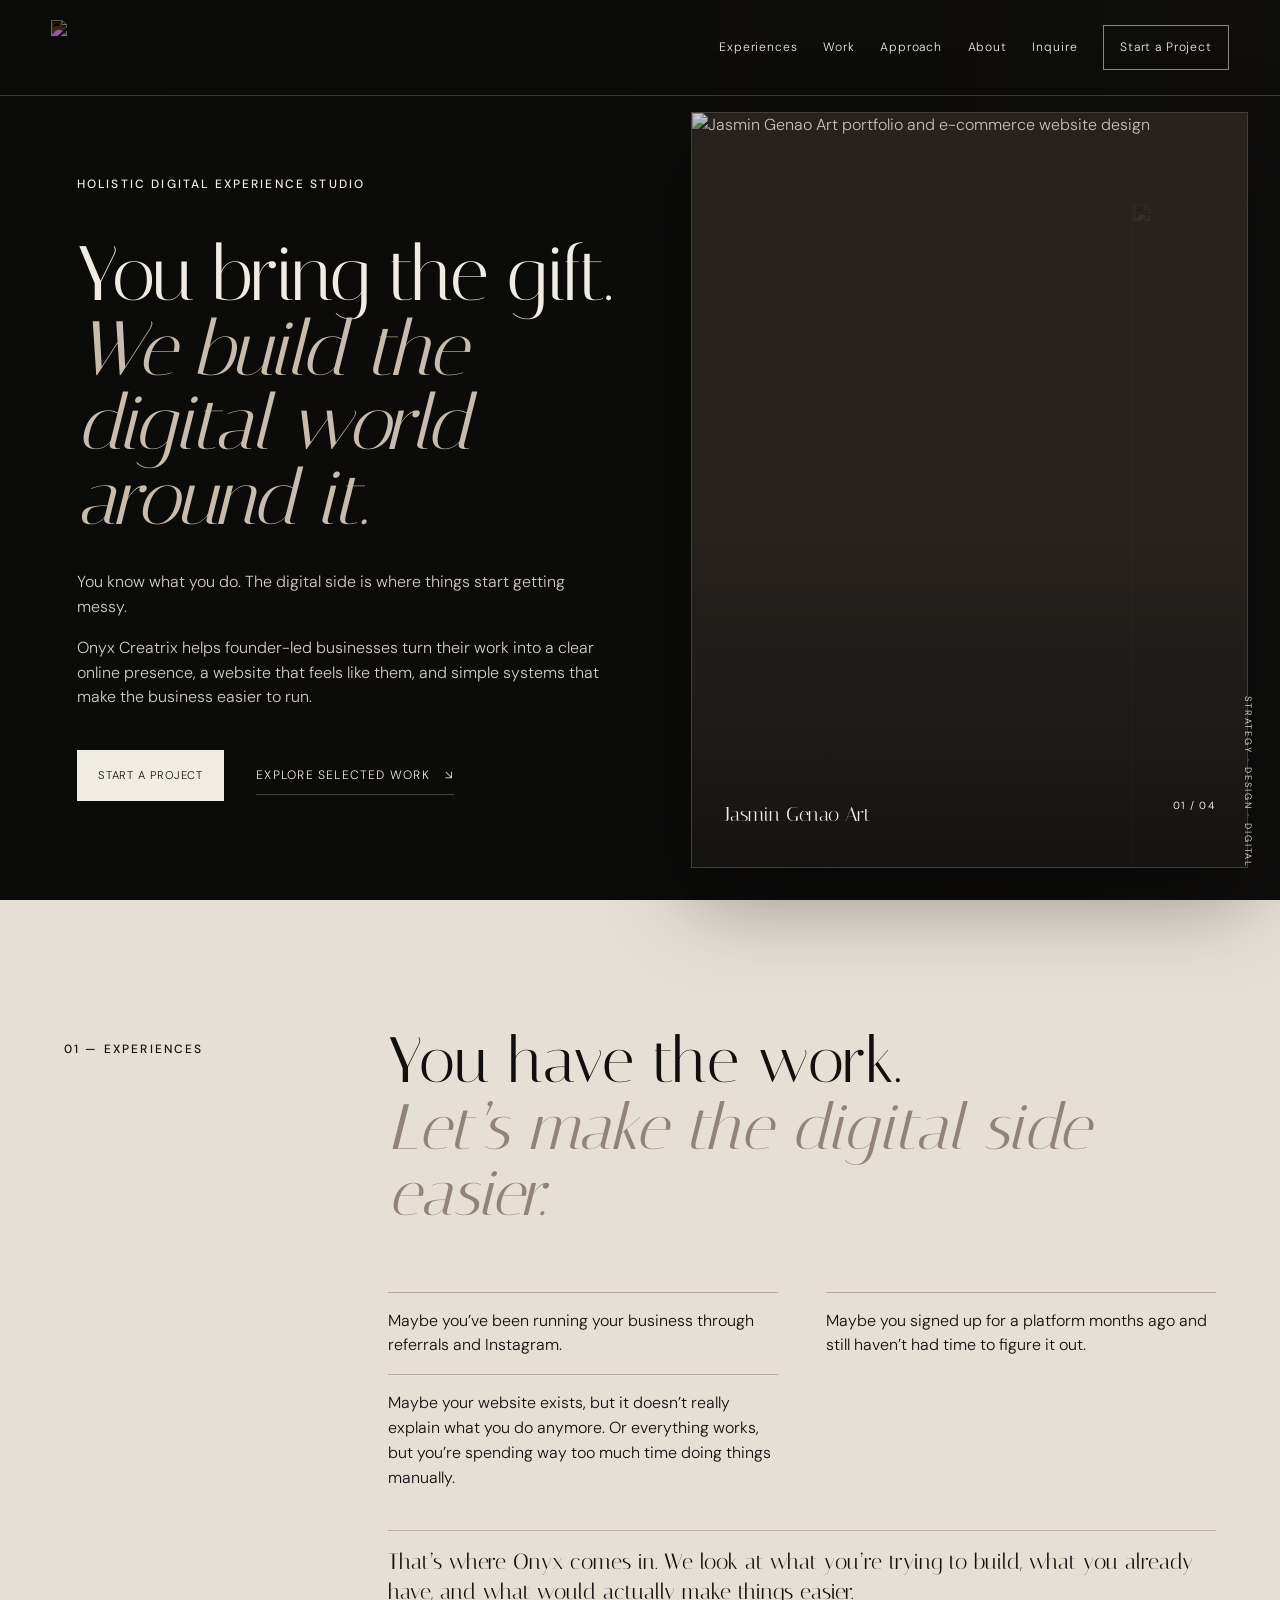
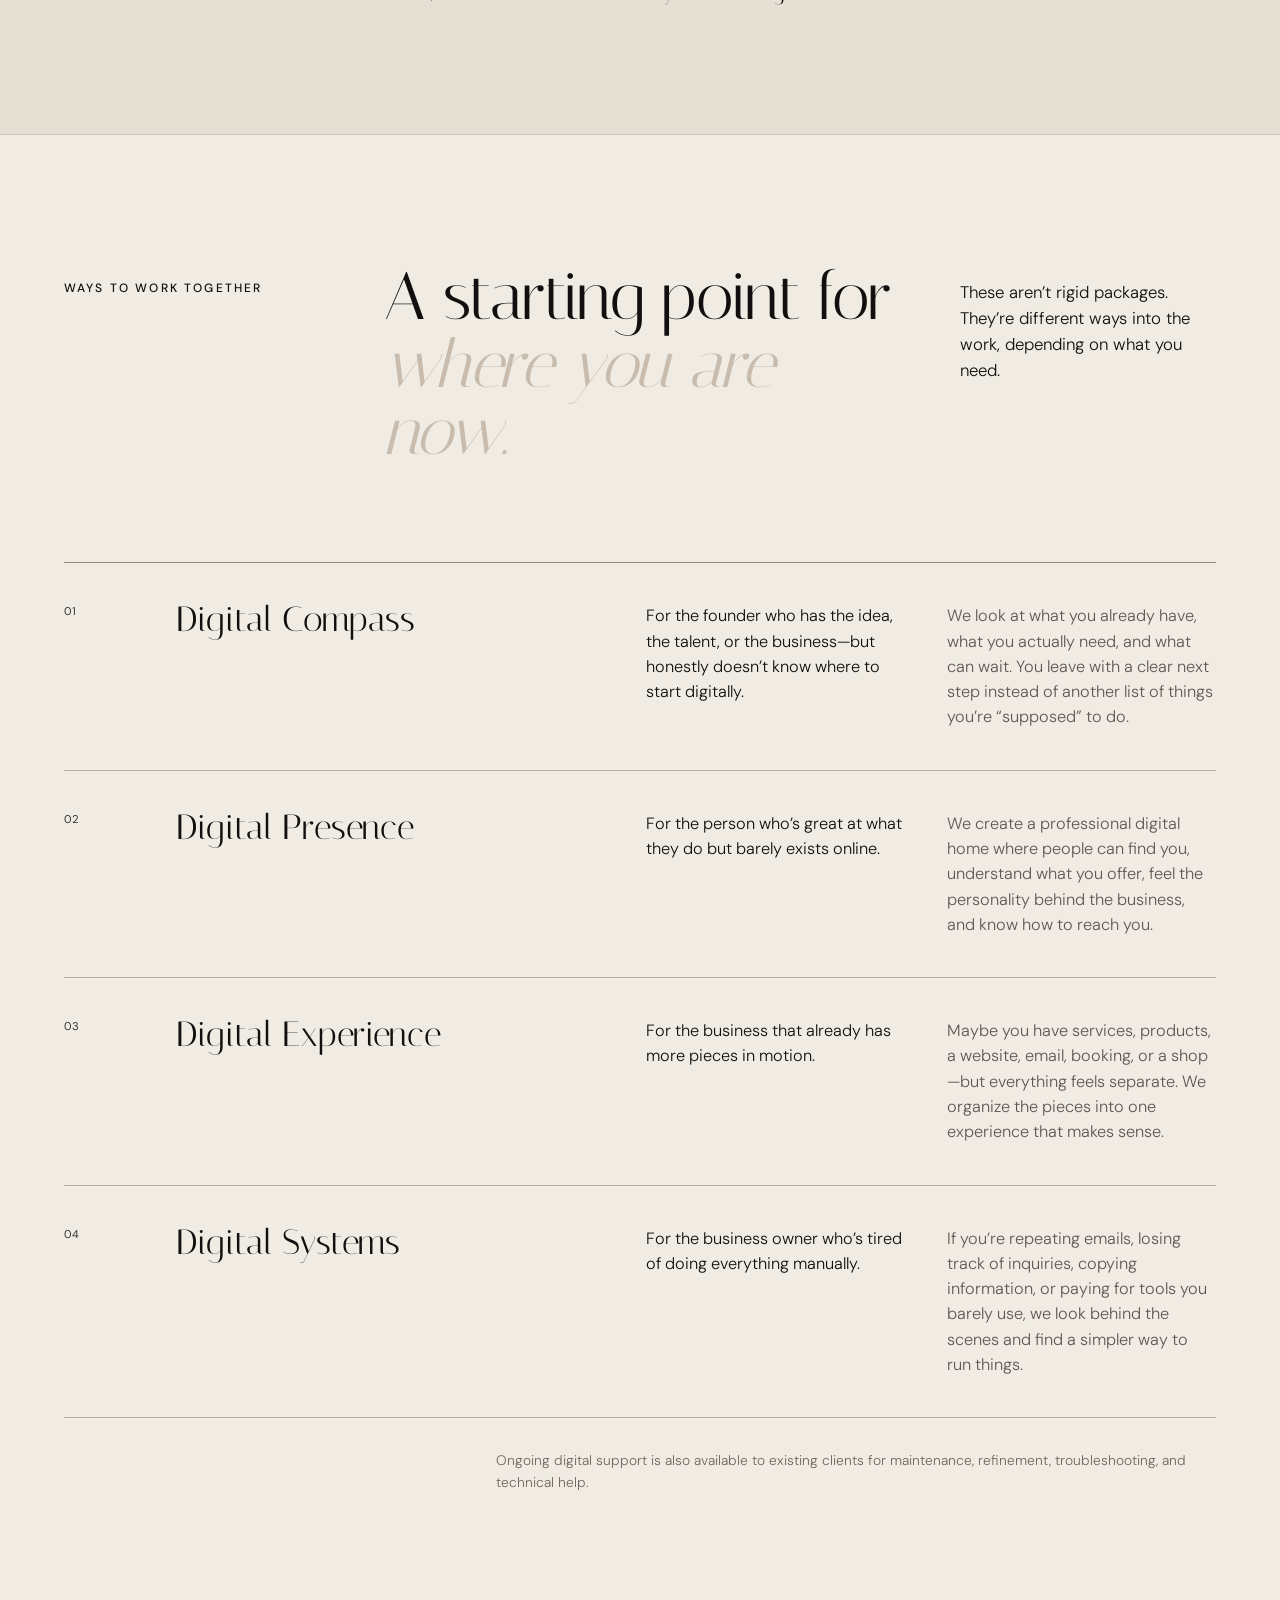
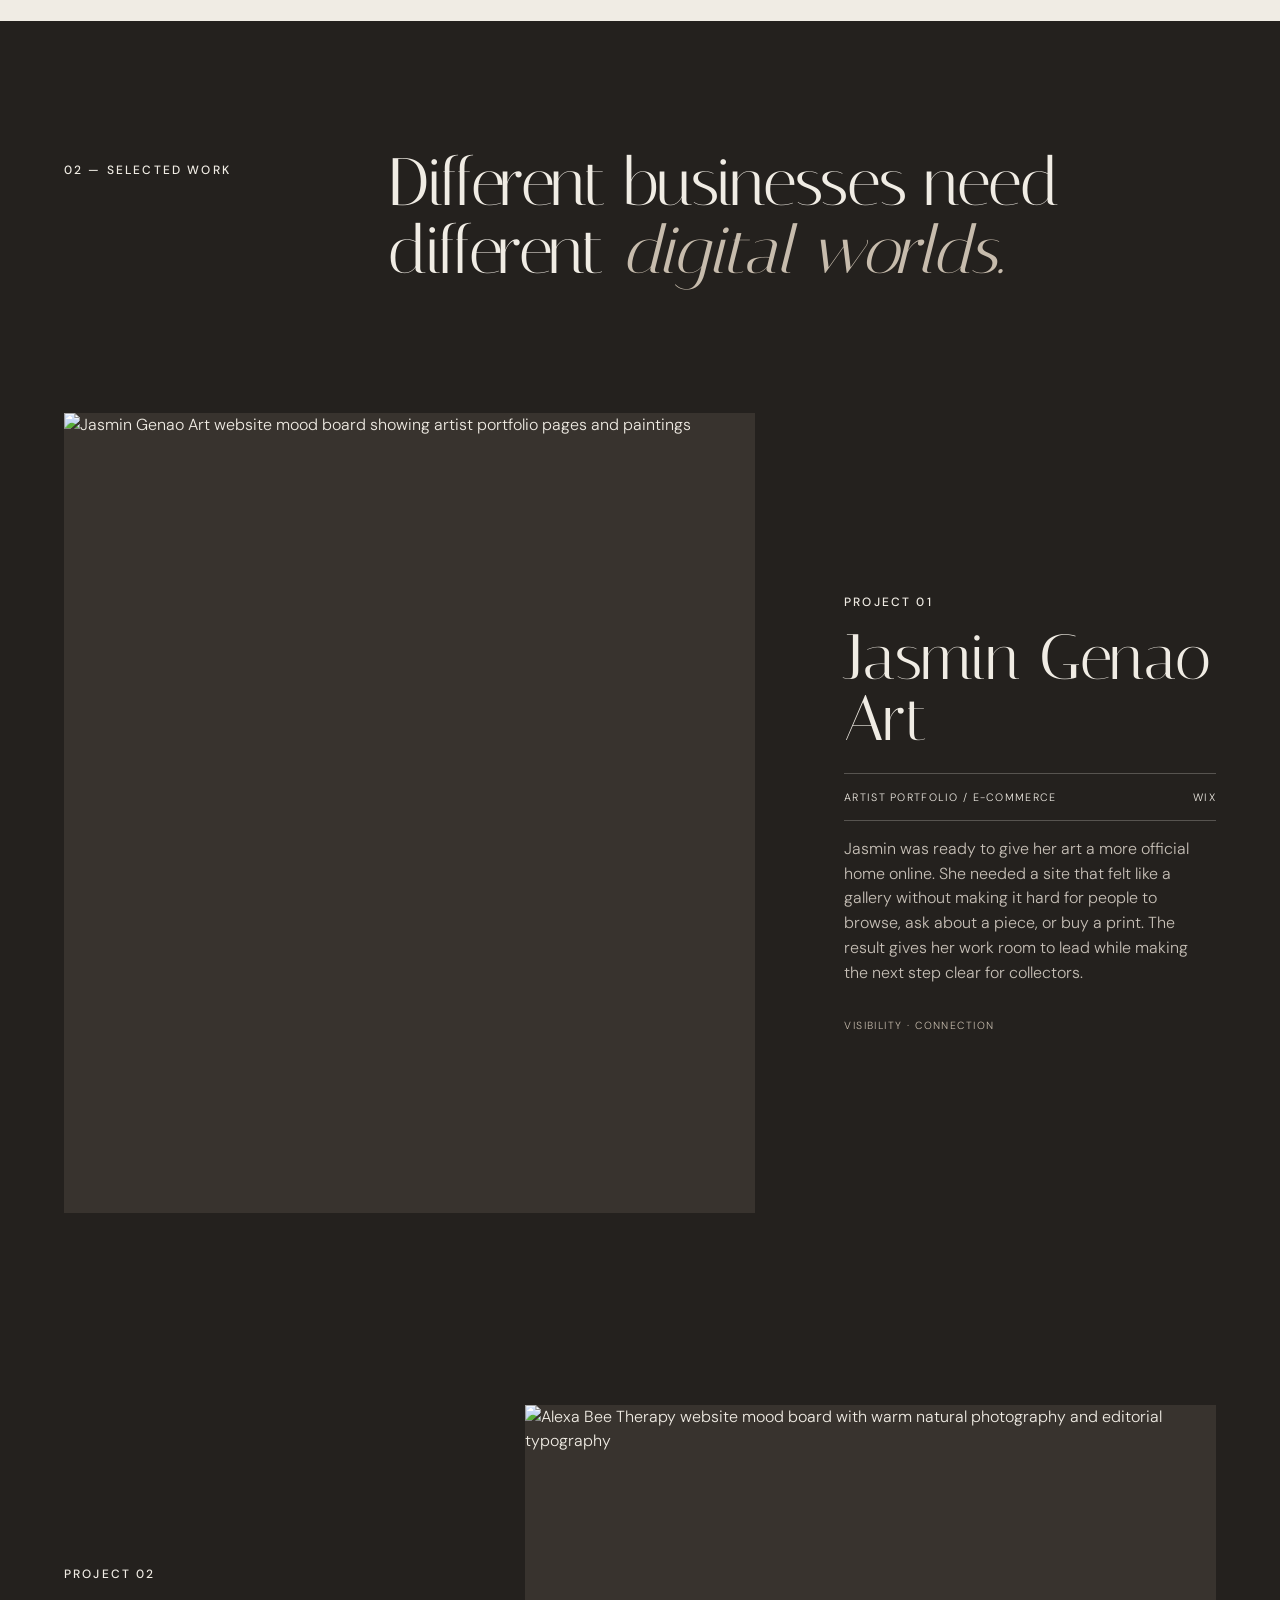
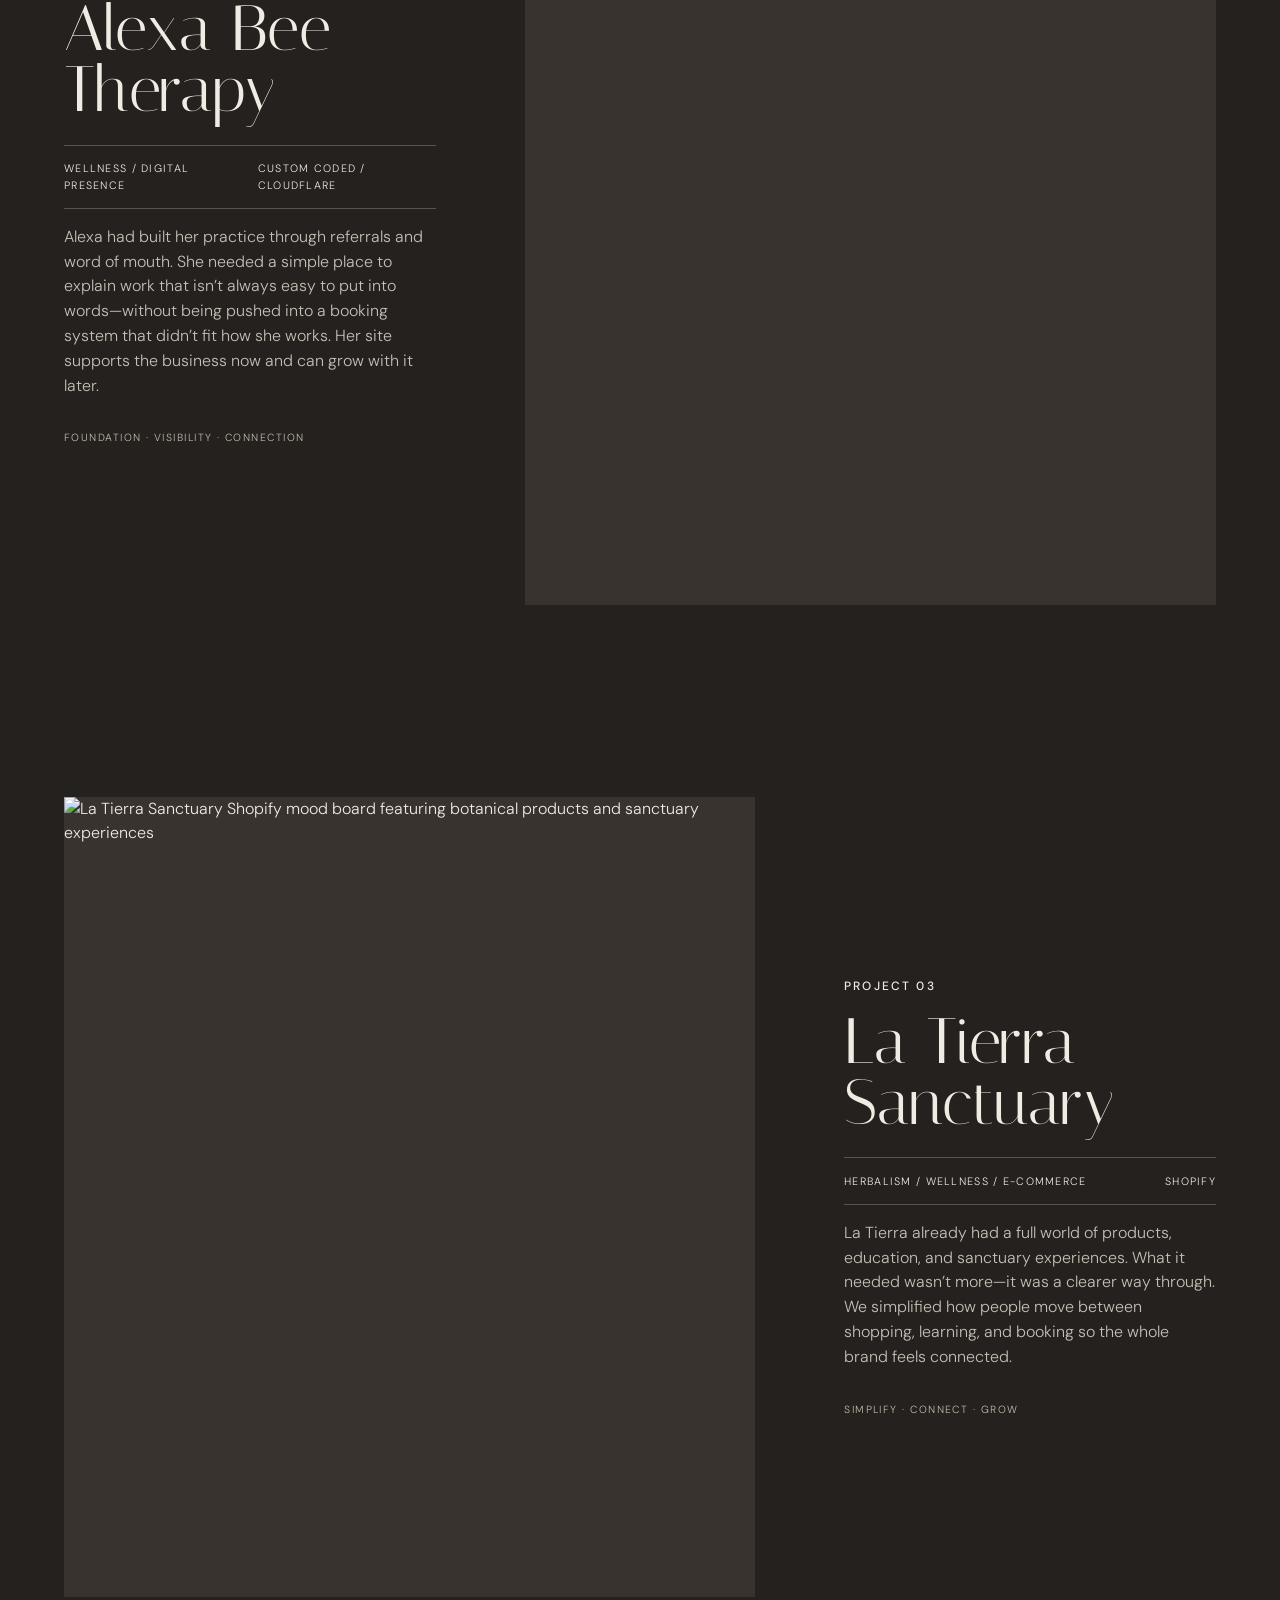
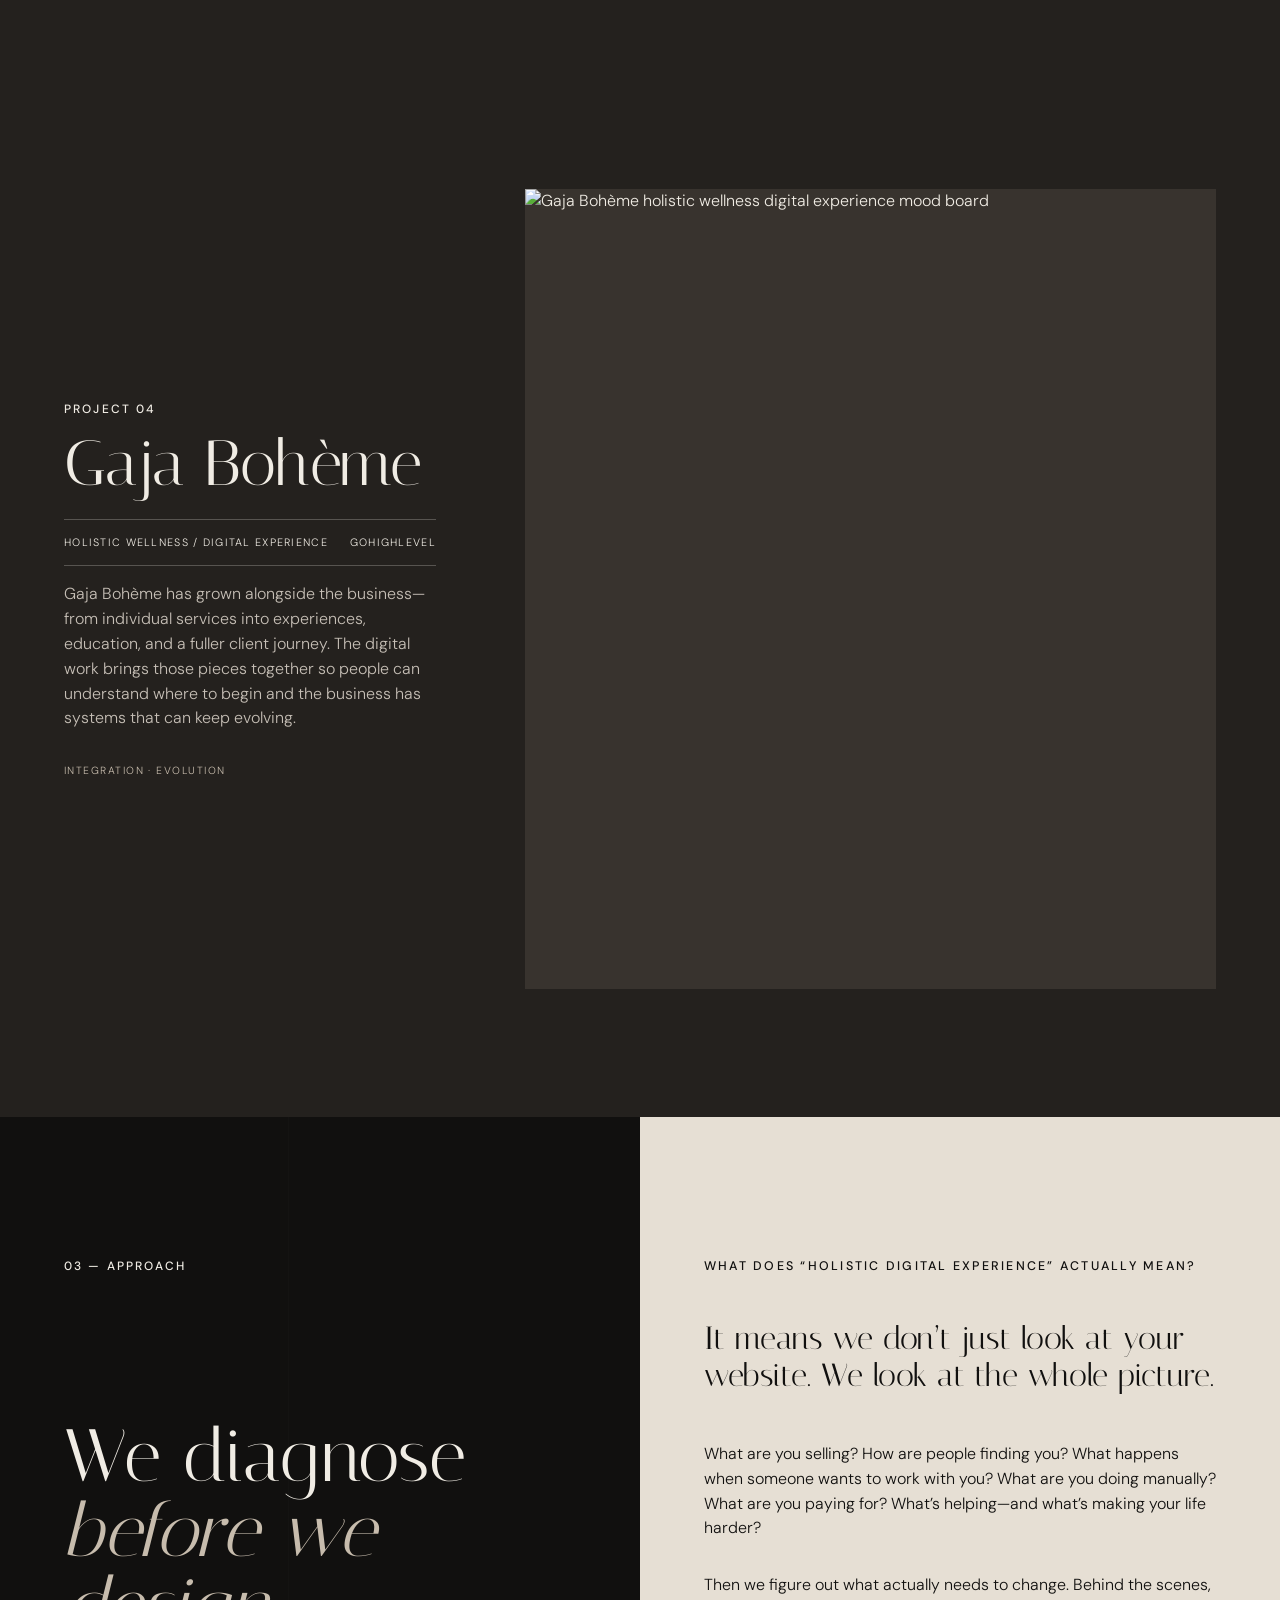
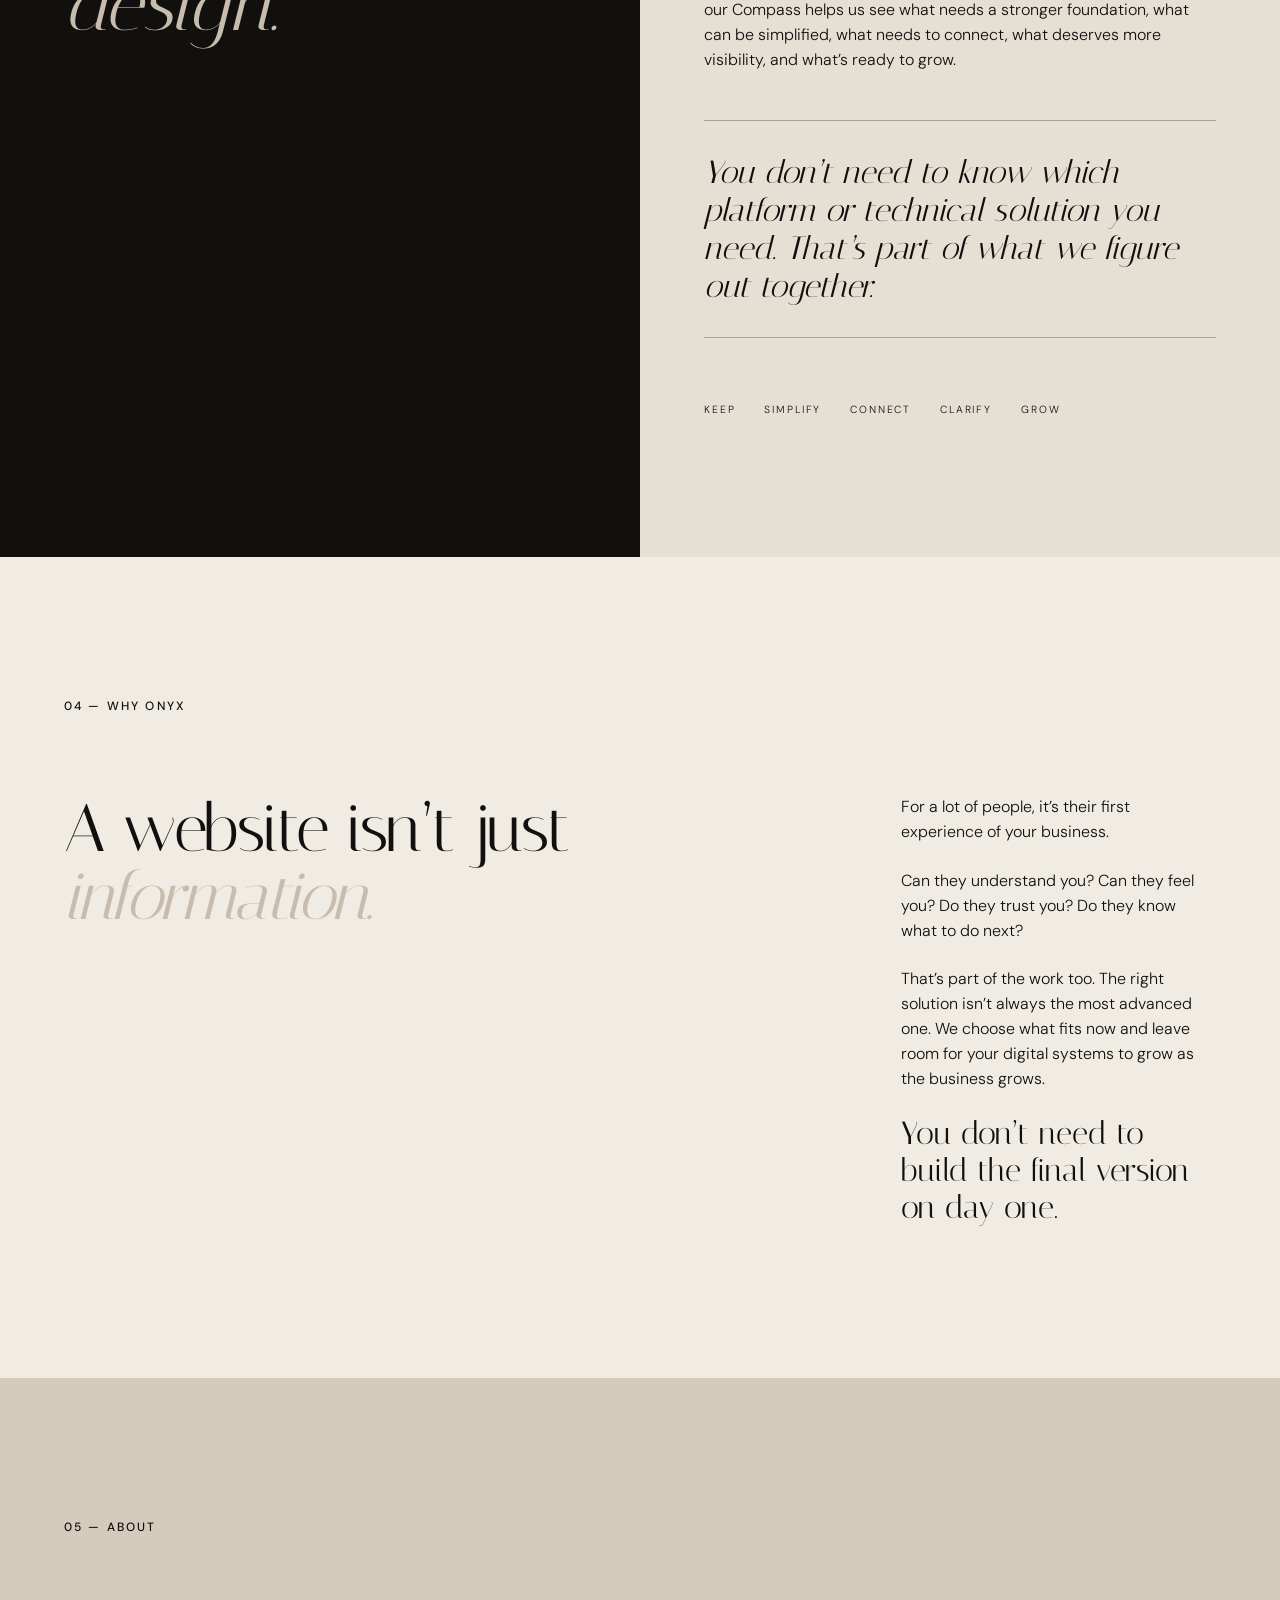
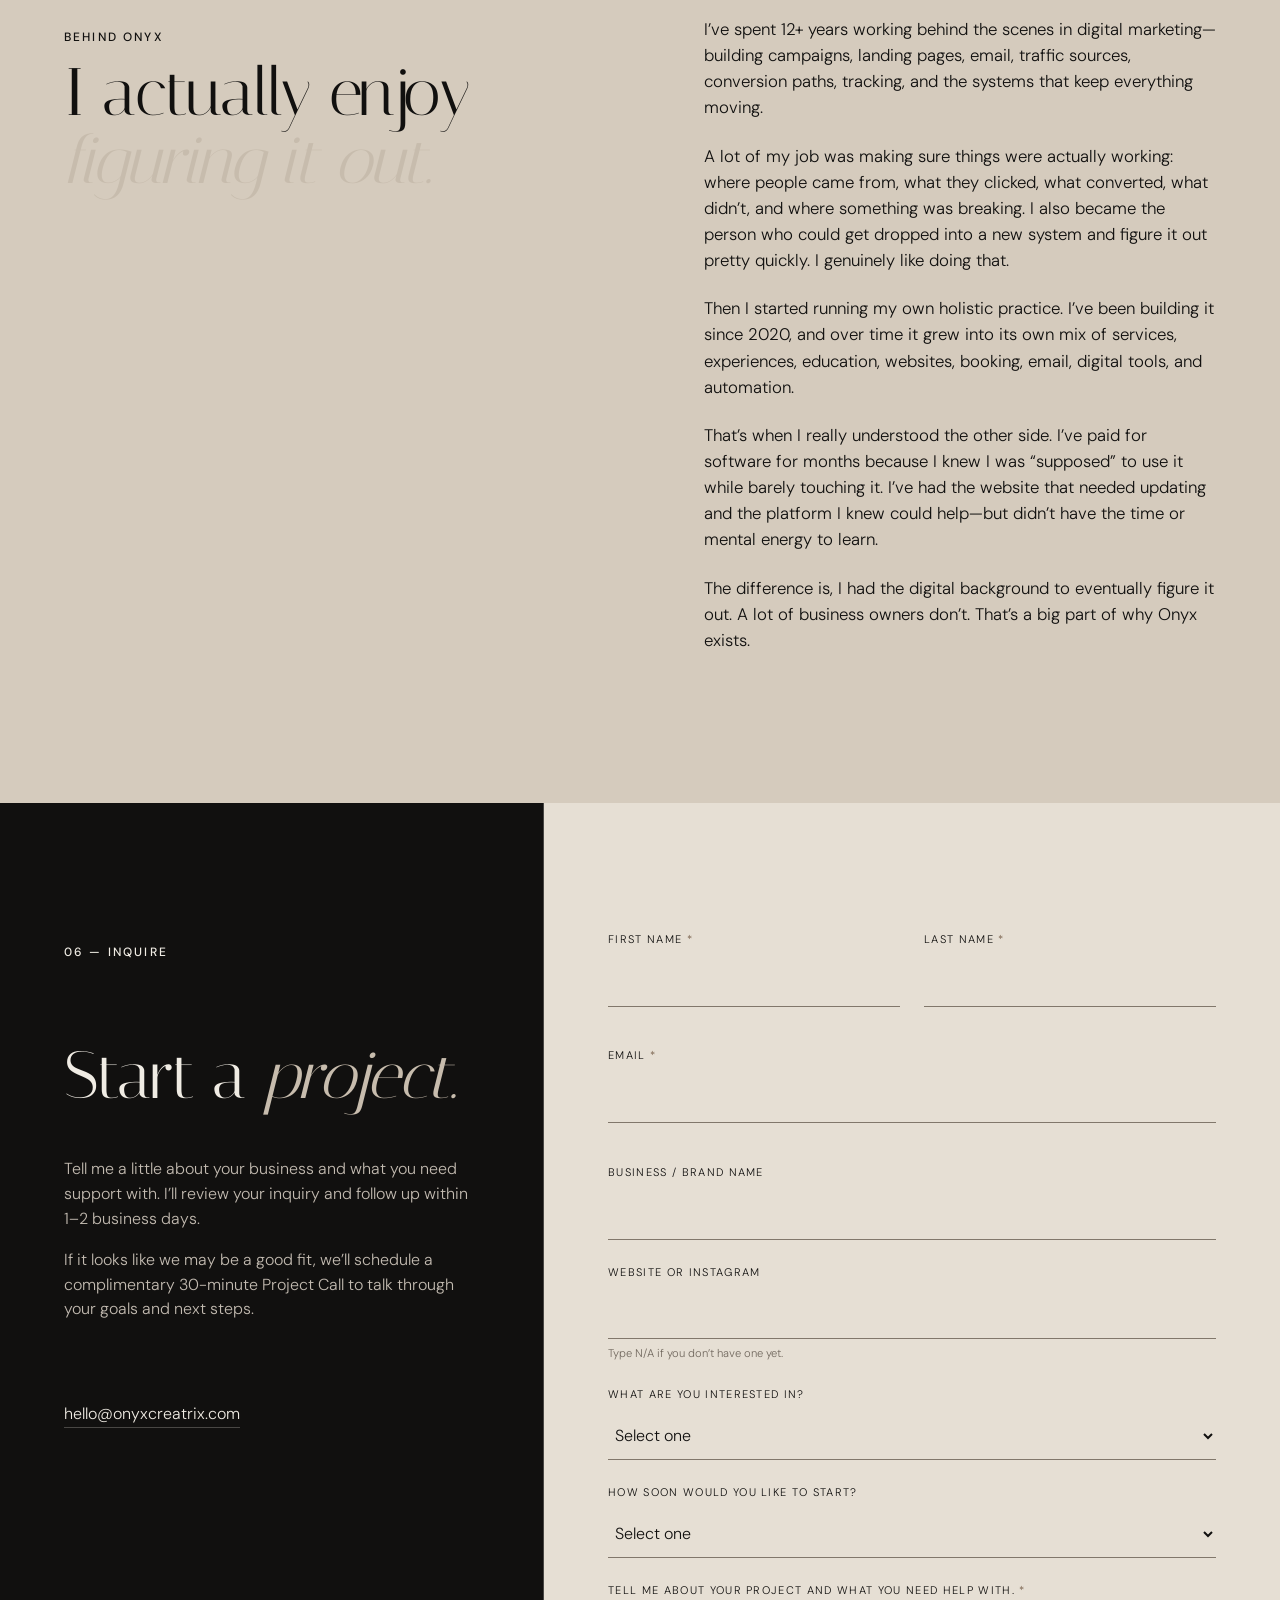
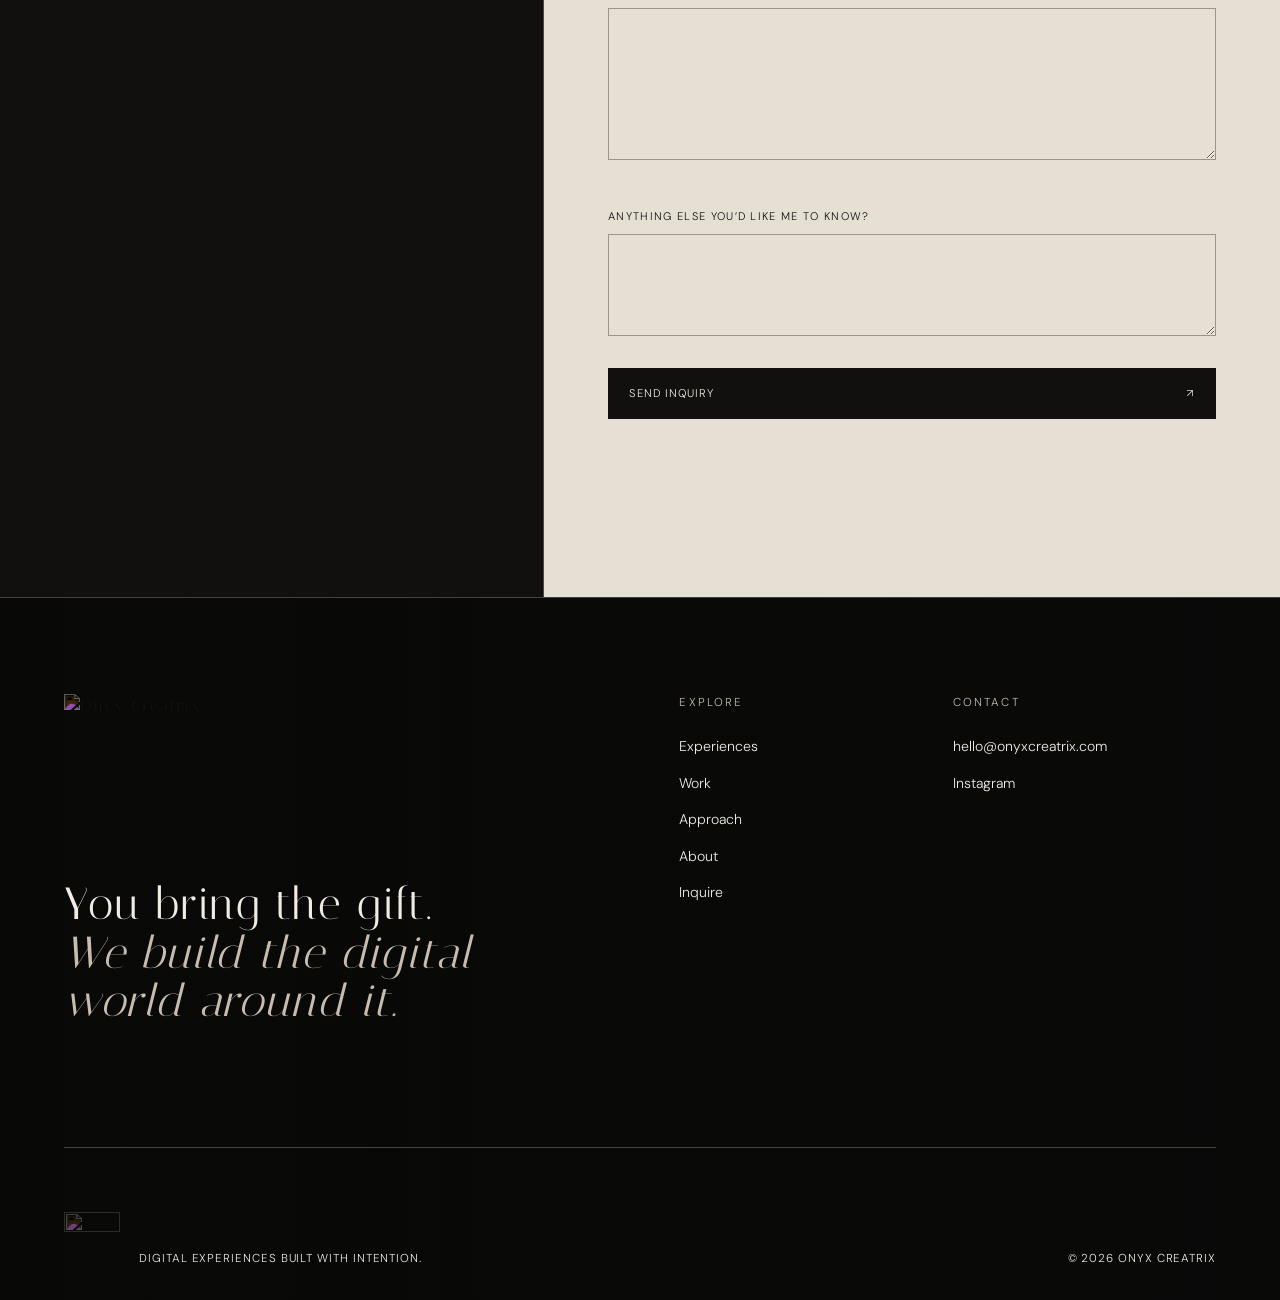
==== index.html @ 368afd8a "Add Onyx Creatrix launch site" ====
<!doctype html>
<html lang="en">
<head>
  <meta charset="utf-8">
  <meta name="viewport" content="width=device-width, initial-scale=1">
  <title>Onyx Creatrix | Digital Experience Studio</title>
  <meta name="description" content="Onyx Creatrix helps founder-led businesses build clear brands, thoughtful websites, and digital systems designed around what the business actually needs.">
  <link rel="canonical" href="https://onyxcreatrix.com/">
  <meta name="theme-color" content="#11100f">
  <meta property="og:type" content="website">
  <meta property="og:title" content="Onyx Creatrix | Digital Experience Studio">
  <meta property="og:description" content="Clear brands, thoughtful websites, and digital systems built around what your business actually needs.">
  <meta property="og:url" content="https://onyxcreatrix.com/">
  <meta property="og:image" content="https://onyxcreatrix.com/assets/onyx-social-preview.jpg">
  <meta name="twitter:card" content="summary_large_image">
  <meta name="twitter:title" content="Onyx Creatrix | Digital Experience Studio">
  <meta name="twitter:description" content="You bring the gift. We build the digital world around it.">
  <meta name="twitter:image" content="https://onyxcreatrix.com/assets/onyx-social-preview.jpg">
  <link rel="icon" type="image/png" href="assets/onyx-creatrix-monogram.png">
  <link rel="stylesheet" href="styles.css">
  <script src="script.js" defer></script>
</head>
<body>
  <a class="skip-link" href="#main">Skip to content</a>
  <header class="site-header" data-header>
    <a class="brand" href="#top" aria-label="Onyx Creatrix home"><img src="assets/onyx-creatrix-wordmark.png" alt="Onyx Creatrix" width="2172" height="724"></a>
    <button class="menu-toggle" type="button" aria-expanded="false" aria-controls="site-nav">
      <span>Menu</span><i aria-hidden="true"></i>
    </button>
    <nav class="site-nav" id="site-nav" aria-label="Primary navigation">
      <a href="#experiences">Experiences</a>
      <a href="#work">Work</a>
      <a href="#approach">Approach</a>
      <a href="#about">About</a>
      <a href="#inquire">Inquire</a>
      <a class="nav-cta" href="#inquire">Start a Project</a>
    </nav>
  </header>

  <main id="main">
    <section class="hero" id="top" aria-labelledby="hero-title">
      <div class="hero-copy">
        <p class="eyebrow reveal">Holistic digital experience studio</p>
        <h1 id="hero-title" class="reveal">You bring the gift.<br><em>We build the digital world around it.</em></h1>
        <div class="hero-intro reveal"><p>You know what you do. The digital side is where things start getting messy.</p><p>Onyx Creatrix helps founder-led businesses turn their work into a clear online presence, a website that feels like them, and simple systems that make the business easier to run.</p></div>
        <div class="hero-actions reveal">
          <a class="button button-light" href="#inquire">Start a Project</a>
          <a class="text-link" href="#work">Explore Selected Work <span aria-hidden="true">↘</span></a>
        </div>
      </div>
      <div class="hero-reel" aria-label="Selected Onyx Creatrix projects">
        <div class="reel-frame active"><img src="assets/jasmin-project.jpg" alt="Jasmin Genao Art portfolio and e-commerce website design" width="1200" height="1800" fetchpriority="high"><span>Jasmin Genao Art <b>01 / 04</b></span></div>
        <div class="reel-frame"><img src="assets/alexa-project.jpg" alt="Alexa Bee Therapy wellness website design" width="1200" height="1800"><span>Alexa Bee Therapy <b>02 / 04</b></span></div>
        <div class="reel-frame"><img src="assets/latierra-project.jpg" alt="La Tierra Sanctuary Shopify experience" width="1200" height="1799"><span>La Tierra Sanctuary <b>03 / 04</b></span></div>
        <div class="reel-frame"><img src="assets/gaja-project.jpg" alt="Gaja Bohème holistic wellness website design" width="1200" height="1799"><span>Gaja Bohème <b>04 / 04</b></span></div>
        <img class="hero-monogram" src="assets/onyx-creatrix-monogram.png" alt="" width="1254" height="1254">
      </div>
      <p class="hero-side" aria-hidden="true">Strategy · Design · Digital</p>
    </section>

    <section class="manifesto section-pad" aria-labelledby="intro-title">
      <p class="section-index">01 — Experiences</p>
      <div class="manifesto-copy">
        <h2 id="intro-title" class="display-copy">You have the work.<br><em>Let’s make the digital side easier.</em></h2>
        <div class="intro-notes"><p>Maybe you’ve been running your business through referrals and Instagram.</p><p>Maybe you signed up for a platform months ago and still haven’t had time to figure it out.</p><p>Maybe your website exists, but it doesn’t really explain what you do anymore. Or everything works, but you’re spending way too much time doing things manually.</p><p class="intro-close">That’s where Onyx comes in. We look at what you’re trying to build, what you already have, and what would actually make things easier.</p></div>
      </div>
    </section>

    <section class="experiences section-pad" id="experiences" aria-labelledby="experiences-title">
      <div class="section-heading">
        <p class="eyebrow">Ways to work together</p>
        <h2 id="experiences-title">A starting point for <em>where you are now.</em></h2>
        <p>These aren’t rigid packages. They’re different ways into the work, depending on what you need.</p>
      </div>
      <div class="experience-list">
        <article>
          <p class="number">01</p><h3>Digital Compass</h3>
          <div><p>For the founder who has the idea, the talent, or the business—but honestly doesn’t know where to start digitally.</p><p class="detail">We look at what you already have, what you actually need, and what can wait. You leave with a clear next step instead of another list of things you’re “supposed” to do.</p></div>
        </article>
        <article>
          <p class="number">02</p><h3>Digital Presence</h3>
          <div><p>For the person who’s great at what they do but barely exists online.</p><p class="detail">We create a professional digital home where people can find you, understand what you offer, feel the personality behind the business, and know how to reach you.</p></div>
        </article>
        <article>
          <p class="number">03</p><h3>Digital Experience</h3>
          <div><p>For the business that already has more pieces in motion.</p><p class="detail">Maybe you have services, products, a website, email, booking, or a shop—but everything feels separate. We organize the pieces into one experience that makes sense.</p></div>
        </article>
        <article>
          <p class="number">04</p><h3>Digital Systems</h3>
          <div><p>For the business owner who’s tired of doing everything manually.</p><p class="detail">If you’re repeating emails, losing track of inquiries, copying information, or paying for tools you barely use, we look behind the scenes and find a simpler way to run things.</p></div>
        </article>
      </div>
      <p class="support-note">Ongoing digital support is also available to existing clients for maintenance, refinement, troubleshooting, and technical help.</p>
    </section>

    <section class="work section-pad" id="work" aria-labelledby="work-title">
      <div class="work-head">
        <p class="section-index">02 — Selected Work</p>
        <h2 id="work-title">Different businesses need different <em>digital worlds.</em></h2>
      </div>
      <article class="project project-wide">
        <div class="project-image"><img src="assets/jasmin-project.jpg" alt="Jasmin Genao Art website mood board showing artist portfolio pages and paintings" width="1200" height="1800" loading="lazy"></div>
        <div class="project-copy"><p class="project-no">Project 01</p><h3>Jasmin Genao Art</h3><p class="meta">Artist Portfolio / E-commerce <span>Wix</span></p><p>Jasmin was ready to give her art a more official home online. She needed a site that felt like a gallery without making it hard for people to browse, ask about a piece, or buy a print. The result gives her work room to lead while making the next step clear for collectors.</p><p class="focus">Visibility · Connection</p></div>
      </article>
      <article class="project project-reverse">
        <div class="project-image"><img src="assets/alexa-project.jpg" alt="Alexa Bee Therapy website mood board with warm natural photography and editorial typography" width="1200" height="1800" loading="lazy"></div>
        <div class="project-copy"><p class="project-no">Project 02</p><h3>Alexa Bee Therapy</h3><p class="meta">Wellness / Digital Presence <span>Custom coded / Cloudflare</span></p><p>Alexa had built her practice through referrals and word of mouth. She needed a simple place to explain work that isn’t always easy to put into words—without being pushed into a booking system that didn’t fit how she works. Her site supports the business now and can grow with it later.</p><p class="focus">Foundation · Visibility · Connection</p></div>
      </article>
      <article class="project">
        <div class="project-image"><img src="assets/latierra-project.jpg" alt="La Tierra Sanctuary Shopify mood board featuring botanical products and sanctuary experiences" width="1200" height="1799" loading="lazy"></div>
        <div class="project-copy"><p class="project-no">Project 03</p><h3>La Tierra Sanctuary</h3><p class="meta">Herbalism / Wellness / E-commerce <span>Shopify</span></p><p>La Tierra already had a full world of products, education, and sanctuary experiences. What it needed wasn’t more—it was a clearer way through. We simplified how people move between shopping, learning, and booking so the whole brand feels connected.</p><p class="focus">Simplify · Connect · Grow</p></div>
      </article>
      <article class="project project-reverse project-last">
        <div class="project-image"><img src="assets/gaja-project.jpg" alt="Gaja Bohème holistic wellness digital experience mood board" width="1200" height="1799" loading="lazy"></div>
        <div class="project-copy"><p class="project-no">Project 04</p><h3>Gaja Bohème</h3><p class="meta">Holistic Wellness / Digital Experience <span>GoHighLevel</span></p><p>Gaja Bohème has grown alongside the business—from individual services into experiences, education, and a fuller client journey. The digital work brings those pieces together so people can understand where to begin and the business has systems that can keep evolving.</p><p class="focus">Integration · Evolution</p></div>
      </article>
    </section>

    <section class="approach" id="approach" aria-labelledby="approach-title">
      <div class="approach-dark section-pad">
        <p class="section-index">03 — Approach</p>
        <h2 id="approach-title">We diagnose<br><em>before we design.</em></h2>
        <img src="assets/onyx-creatrix-monogram.png" alt="" width="1254" height="1254" loading="lazy">
      </div>
      <div class="approach-copy section-pad">
        <p class="eyebrow">What does “holistic digital experience” actually mean?</p>
        <p class="lead">It means we don’t just look at your website. We look at the whole picture.</p>
        <p>What are you selling? How are people finding you? What happens when someone wants to work with you? What are you doing manually? What are you paying for? What’s helping—and what’s making your life harder?</p>
        <p>Then we figure out what actually needs to change. Behind the scenes, our Compass helps us see what needs a stronger foundation, what can be simplified, what needs to connect, what deserves more visibility, and what’s ready to grow.</p>
        <p class="pullquote">You don’t need to know which platform or technical solution you need. That’s part of what we figure out together.</p>
        <ul class="principles" aria-label="Our strategic priorities"><li>Keep</li><li>Simplify</li><li>Connect</li><li>Clarify</li><li>Grow</li></ul>
      </div>
    </section>

    <section class="why section-pad" aria-labelledby="why-title">
      <p class="section-index">04 — Why Onyx</p>
      <div class="why-grid">
        <h2 id="why-title">A website isn’t just <em>information.</em></h2>
        <div class="why-copy"><p>For a lot of people, it’s their first experience of your business.</p><p>Can they understand you? Can they feel you? Do they trust you? Do they know what to do next?</p><p>That’s part of the work too. The right solution isn’t always the most advanced one. We choose what fits now and leave room for your digital systems to grow as the business grows.</p><p class="lead">You don’t need to build the final version on day one.</p></div>
      </div>
    </section>

    <section class="about section-pad" id="about" aria-labelledby="about-title">
      <p class="section-index">05 — About</p>
      <div class="about-grid">
        <div><p class="eyebrow">Behind Onyx</p><h2 id="about-title">I actually enjoy <em>figuring it out.</em></h2></div>
        <div class="about-story"><p>I’ve spent 12+ years working behind the scenes in digital marketing—building campaigns, landing pages, email, traffic sources, conversion paths, tracking, and the systems that keep everything moving.</p><p>A lot of my job was making sure things were actually working: where people came from, what they clicked, what converted, what didn’t, and where something was breaking. I also became the person who could get dropped into a new system and figure it out pretty quickly. I genuinely like doing that.</p><p>Then I started running my own holistic practice. I’ve been building it since 2020, and over time it grew into its own mix of services, experiences, education, websites, booking, email, digital tools, and automation.</p><p>That’s when I really understood the other side. I’ve paid for software for months because I knew I was “supposed” to use it while barely touching it. I’ve had the website that needed updating and the platform I knew could help—but didn’t have the time or mental energy to learn.</p><p>The difference is, I had the digital background to eventually figure it out. A lot of business owners don’t. That’s a big part of why Onyx exists.</p></div>
      </div>
    </section>

    <section class="inquiry" id="inquire" aria-labelledby="inquiry-title">
      <div class="inquiry-intro section-pad">
        <p class="section-index">06 — Inquire</p>
        <h2 id="inquiry-title">Start a <em>project.</em></h2>
        <p>Tell me a little about your business and what you need support with. I’ll review your inquiry and follow up within 1–2 business days.</p>
        <p>If it looks like we may be a good fit, we’ll schedule a complimentary 30-minute Project Call to talk through your goals and next steps.</p>
        <a href="mailto:hello@onyxcreatrix.com">hello@onyxcreatrix.com</a>
      </div>
      <div class="form-wrap section-pad">
        <form id="project-form" action="https://formspree.io/f/xqpkkopz" method="post" novalidate>
          <input type="text" name="_gotcha" tabindex="-1" autocomplete="off" class="honeypot" aria-hidden="true">
          <div class="form-row">
            <div class="field"><label for="first-name">First Name <span>*</span></label><input id="first-name" name="firstName" autocomplete="given-name" required><small class="error" id="first-name-error"></small></div>
            <div class="field"><label for="last-name">Last Name <span>*</span></label><input id="last-name" name="lastName" autocomplete="family-name" required><small class="error" id="last-name-error"></small></div>
          </div>
          <div class="field"><label for="email">Email <span>*</span></label><input id="email" name="email" type="email" autocomplete="email" required><small class="error" id="email-error"></small></div>
          <div class="field"><label for="business">Business / Brand Name</label><input id="business" name="business" autocomplete="organization"></div>
          <div class="field"><label for="website">Website or Instagram</label><input id="website" name="website" autocomplete="url"><small class="helper">Type N/A if you don’t have one yet.</small></div>
          <div class="field"><label for="interest">What are you interested in?</label><select id="interest" name="interest"><option value="">Select one</option><option>Digital Compass</option><option>Digital Presence</option><option>Digital Experience</option><option>Digital Systems</option><option>Ongoing Support</option><option>Not Sure Yet</option></select></div>
          <div class="field"><label for="timeline">How soon would you like to start?</label><select id="timeline" name="timeline"><option value="">Select one</option><option>ASAP</option><option>Within 30 Days</option><option>1–3 Months</option><option>3+ Months</option><option>Just Exploring</option></select></div>
          <div class="field"><label for="project">Tell me about your project and what you need help with. <span>*</span></label><textarea id="project" name="project" rows="5" required></textarea><small class="error" id="project-error"></small></div>
          <div class="field"><label for="notes">Anything else you’d like me to know?</label><textarea id="notes" name="notes" rows="3"></textarea></div>
          <button class="button button-dark submit-button" type="submit"><span>Send Inquiry</span><i aria-hidden="true">↗</i></button>
          <p class="form-status" role="status" aria-live="polite"></p>
        </form>
        <div class="success-message" hidden tabindex="-1">
          <p class="eyebrow">Inquiry received</p><h3>Thank you.<br>Your inquiry is in.</h3><p>I’ll review what you shared and follow up within 1–2 business days. If we’re a good fit, we’ll schedule a complimentary 30-minute Project Call and figure out the best next step together.</p>
        </div>
      </div>
    </section>
  </main>

  <footer class="site-footer">
    <div class="footer-brand"><img class="footer-wordmark" src="assets/onyx-creatrix-wordmark.png" alt="Onyx Creatrix" width="2172" height="724"><p>You bring the gift.<br><em>We build the digital world around it.</em></p></div>
    <nav class="footer-nav" aria-label="Footer navigation"><p>Explore</p><a href="#experiences">Experiences</a><a href="#work">Work</a><a href="#approach">Approach</a><a href="#about">About</a><a href="#inquire">Inquire</a></nav>
    <div class="footer-contact"><p>Contact</p><a href="mailto:hello@onyxcreatrix.com">hello@onyxcreatrix.com</a><a href="#" aria-label="Onyx Creatrix on Instagram">Instagram</a></div>
    <div class="footer-bottom"><img src="assets/onyx-creatrix-monogram.png" alt="" width="1254" height="1254"><p>Digital experiences built with intention.</p><p>© 2026 Onyx Creatrix</p></div>
  </footer>
</body>
</html>
---- styles.css ----
@import url('https://fonts.googleapis.com/css2?family=DM+Sans:wght@300;400;500&family=Italiana&display=swap');

:root{--onyx:#11100f;--charcoal:#24211e;--ivory:#f0ece4;--paper:#e6dfd4;--stone:#c7bcad;--metal:#a58b6a;--line:rgba(240,236,228,.25);--serif:'Italiana','Times New Roman',serif;--sans:'DM Sans',Arial,sans-serif}
*{box-sizing:border-box}html{scroll-behavior:smooth}body{margin:0;background:var(--ivory);color:var(--onyx);font-family:var(--sans);font-weight:300;line-height:1.55;overflow-x:hidden}img{display:block;max-width:100%}a{color:inherit;text-decoration:none}button,input,select,textarea{font:inherit}.skip-link{position:fixed;top:1rem;left:1rem;z-index:999;background:var(--ivory);padding:.7rem 1rem;transform:translateY(-200%)}.skip-link:focus{transform:none}:focus-visible{outline:1px solid var(--metal);outline-offset:4px}.section-pad{padding:8rem clamp(1.5rem,5vw,6rem)}.eyebrow,.section-index,.project-no{font-size:.69rem;letter-spacing:.22em;text-transform:uppercase;font-weight:500}.site-header{position:absolute;z-index:20;top:0;left:0;width:100%;height:6rem;padding:0 clamp(1.5rem,4vw,4rem);display:flex;align-items:center;color:var(--ivory);border-bottom:1px solid rgba(240,236,228,.2)}.brand{font-family:var(--serif);font-size:1.05rem;letter-spacing:.16em;white-space:nowrap}.site-nav{margin-left:auto;display:flex;align-items:center;gap:clamp(1rem,2vw,2rem);font-size:.72rem;letter-spacing:.08em}.site-nav a:not(.nav-cta){position:relative}.site-nav a:not(.nav-cta)::after{content:"";position:absolute;left:0;bottom:-.35rem;width:100%;height:1px;background:currentColor;transform:scaleX(0);transform-origin:right;transition:transform .3s}.site-nav a:hover::after{transform:scaleX(1);transform-origin:left}.nav-cta{border:1px solid rgba(240,236,228,.55);padding:.75rem 1rem}.menu-toggle{display:none;background:none;border:0;color:inherit}
.hero{min-height:100svh;background:var(--onyx);color:var(--ivory);display:grid;grid-template-columns:minmax(0,1.08fr) minmax(360px,.92fr);position:relative}.hero-copy{padding:clamp(9rem,15vh,12rem) clamp(2rem,6vw,7rem) 5rem;display:flex;flex-direction:column;justify-content:center}.hero h1{font-family:var(--serif);font-weight:400;font-size:clamp(3.6rem,6vw,7rem);line-height:.97;letter-spacing:-.025em;margin:2rem 0}.hero h1 em,.section-heading h2 em,.work h2 em,.approach h2 em,.why h2 em,.about h2 em,.inquiry h2 em{font-weight:400;color:var(--stone)}.hero-intro{max-width:43rem;font-size:clamp(1rem,1.3vw,1.2rem);color:#c9c2b8}.hero-actions{display:flex;align-items:center;gap:2rem;margin-top:2.2rem}.button{display:inline-flex;align-items:center;justify-content:center;min-height:3.2rem;padding:.8rem 1.25rem;border:1px solid transparent;letter-spacing:.08em;text-transform:uppercase;font-size:.7rem;transition:.25s}.button-light{background:var(--ivory);color:var(--onyx)}.button-light:hover{background:var(--stone)}.text-link{font-size:.76rem;text-transform:uppercase;letter-spacing:.1em;border-bottom:1px solid var(--line);padding:.6rem 0}.text-link span{margin-left:.7rem}.hero-reel{position:relative;overflow:hidden;margin:6rem 0 0;background:#27221e}.reel-frame{position:absolute;inset:0;opacity:0;transition:opacity 1.4s ease}.reel-frame.active{opacity:1;z-index:1}.reel-frame img{width:100%;height:100%;object-fit:cover;object-position:top;filter:saturate(.7) contrast(1.05) brightness(.74);transform:scale(1.03);transition:transform 7s ease}.reel-frame.active img{transform:scale(1)}.reel-frame::after{content:"";position:absolute;inset:0;background:linear-gradient(180deg,transparent 55%,rgba(17,16,15,.8))}.reel-frame span{position:absolute;z-index:2;bottom:2.3rem;left:2rem;right:2rem;display:flex;justify-content:space-between;font-family:var(--serif);font-size:1.25rem}.reel-frame b{font:400 .65rem var(--sans);letter-spacing:.12em}.hero-monogram{position:absolute;z-index:3;width:10rem;right:-2.8rem;top:12%;opacity:.15;filter:invert(1)}.hero-side{position:absolute;right:1rem;bottom:2rem;z-index:3;writing-mode:vertical-rl;text-transform:uppercase;letter-spacing:.2em;font-size:.58rem}.reveal{animation:reveal .8s both;animation-delay:.1s}.hero h1.reveal{animation-delay:.2s}.hero-intro.reveal{animation-delay:.3s}.hero-actions.reveal{animation-delay:.4s}@keyframes reveal{from{opacity:0;transform:translateY(12px)}to{opacity:1;transform:none}}
.manifesto{display:grid;grid-template-columns:1fr 3fr;gap:3rem;background:var(--paper);border-bottom:1px solid #cfc6b9}.manifesto .display-copy{font-family:var(--serif);font-size:clamp(2.2rem,4.4vw,5rem);line-height:1.08;margin:0}.manifesto .muted{color:#9b9084}.section-heading{display:grid;grid-template-columns:1fr 2fr 1fr;gap:clamp(2rem,5vw,6rem);align-items:start;margin-bottom:6rem}.section-heading .eyebrow{margin-top:1rem}.section-heading h2,.work h2,.why h2,.about h2,.inquiry h2{font:400 clamp(3rem,5.2vw,6.1rem)/1.02 var(--serif);letter-spacing:-.02em;margin:0}.section-heading>p:last-child{font-size:1rem;margin-top:1rem}.experience-list{border-top:1px solid #958b7e}.experience-list article{display:grid;grid-template-columns:5rem minmax(14rem,1fr) 1.3fr;gap:2rem;padding:2.1rem 0;border-bottom:1px solid #b8aea1}.experience-list h3{font:400 clamp(1.8rem,2.7vw,3.4rem)/1 var(--serif);margin:0}.experience-list article>div{display:grid;grid-template-columns:1fr 1fr;gap:2rem}.experience-list p{margin:0}.experience-list .number{font-size:.7rem;letter-spacing:.1em}.experience-list .detail{color:#69625a}.support-note{max-width:45rem;margin:2rem 0 0 auto;font-size:.8rem;color:#6e665e}
.work{background:var(--charcoal);color:var(--ivory)}.work-head{display:grid;grid-template-columns:1fr 3fr;gap:3rem;margin-bottom:8rem}.work-head h2{max-width:70rem}.project{display:grid;grid-template-columns:minmax(0,1.3fr) minmax(300px,.7fr);gap:clamp(3rem,7vw,9rem);align-items:center;margin-bottom:12rem}.project-reverse{grid-template-columns:minmax(300px,.7fr) minmax(0,1.3fr)}.project-reverse .project-image{order:2}.project-image{height:min(72vw,50rem);overflow:hidden;background:#38332e}.project-image img{width:100%;height:100%;object-fit:cover;object-position:top;transition:transform .8s ease}.project-image:hover img{transform:scale(1.015)}.project-copy h3{font:400 clamp(3rem,5vw,6rem)/.95 var(--serif);margin:1rem 0 1.5rem}.project-copy>p:not(.meta,.focus,.project-no){font-size:1rem;color:#c6bfb6}.meta{font-size:.67rem;text-transform:uppercase;letter-spacing:.12em;border-top:1px solid var(--line);border-bottom:1px solid var(--line);padding:.9rem 0;display:flex;justify-content:space-between;gap:1rem}.focus{font-size:.65rem;text-transform:uppercase;letter-spacing:.14em;color:var(--stone);margin-top:2rem}.project-last{margin-bottom:0}
.approach{display:grid;grid-template-columns:1fr 1fr}.approach-dark{background:var(--onyx);color:var(--ivory);position:relative;overflow:hidden;min-height:52rem}.approach-dark h2{font:400 clamp(3.5rem,5.8vw,7rem)/1 var(--serif);margin-top:9rem;position:relative;z-index:1}.approach-dark img{position:absolute;width:30rem;right:-8rem;bottom:-7rem;filter:invert(1);opacity:.07}.approach-copy{background:var(--paper);display:flex;flex-direction:column;justify-content:center}.approach-copy .lead,.why-copy .lead{font:400 clamp(1.9rem,2.5vw,3rem)/1.15 var(--serif)}.approach-copy>p{max-width:43rem}.pullquote{font:italic 2rem var(--serif);padding:2rem 0;border-top:1px solid #aca295;border-bottom:1px solid #aca295;margin-top:2rem}.principles{display:flex;flex-wrap:wrap;gap:1rem 1.8rem;padding:0;list-style:none;text-transform:uppercase;font-size:.65rem;letter-spacing:.18em;margin-top:2rem}.why{background:var(--ivory)}.why-grid{display:grid;grid-template-columns:1.4fr .6fr;gap:clamp(4rem,8vw,10rem);margin-top:5rem}.why-copy p{margin:0 0 1.5rem}.about{background:#d5cbbd}.about-grid{display:grid;grid-template-columns:1fr 1fr;gap:clamp(4rem,10vw,12rem);margin-top:5rem}.about-story{font-size:clamp(1.05rem,1.25vw,1.25rem)}.about-story p{margin:0 0 1.4rem}.inquiry{display:grid;grid-template-columns:.85fr 1.15fr;background:var(--onyx);color:var(--ivory)}.inquiry-intro{border-right:1px solid var(--line)}.inquiry-intro h2{margin:5rem 0 3rem}.inquiry-intro>p:not(.section-index){color:#c3bbb1;max-width:36rem}.inquiry-intro>a{display:inline-block;margin-top:4rem;border-bottom:1px solid var(--line)}.form-wrap{background:var(--paper);color:var(--onyx)}.form-row{display:grid;grid-template-columns:1fr 1fr;gap:1.5rem}.field{margin-bottom:1.5rem}.field label{display:block;font-size:.69rem;text-transform:uppercase;letter-spacing:.12em;margin-bottom:.55rem}.field label span{color:#765d48}.field input,.field select,.field textarea{width:100%;border:0;border-bottom:1px solid #81776b;background:transparent;border-radius:0;padding:.75rem .2rem;color:var(--onyx)}.field textarea{border:1px solid #9d9387;padding:.8rem;resize:vertical}.field input:focus,.field select:focus,.field textarea:focus{outline:0;border-color:var(--onyx);box-shadow:0 1px 0 var(--onyx)}.helper,.error{display:block;font-size:.7rem;margin-top:.35rem}.helper{color:#71685e}.error{color:#793f36;min-height:1em}.field [aria-invalid="true"]{border-color:#793f36}.honeypot{position:absolute!important;left:-9999px!important}.submit-button{width:100%;justify-content:space-between;background:var(--onyx);color:var(--ivory);cursor:pointer}.submit-button:disabled{opacity:.6;cursor:wait}.form-status{min-height:1.5rem;font-size:.8rem;color:#793f36}.success-message{padding:4rem 0}.success-message h3{font:400 clamp(3rem,5vw,5rem)/1 var(--serif);margin:2rem 0}.site-footer{background:#0b0b0a;color:var(--ivory);padding:4rem clamp(1.5rem,5vw,6rem) 2rem;display:grid;grid-template-columns:1fr 1fr;gap:4rem;border-top:1px solid var(--line)}.site-footer>div:first-child{display:flex;align-items:center;gap:1rem;font-family:var(--serif);letter-spacing:.12em}.site-footer img{width:2rem;filter:invert(1);opacity:.8}.site-footer>p{font:400 2rem/1.15 var(--serif);margin:0}.footer-links{display:flex;gap:2rem;font-size:.75rem}.copyright{text-align:right!important;font:400 .65rem var(--sans)!important;letter-spacing:.1em;text-transform:uppercase;align-self:end}
@media(max-width:980px){.site-header{height:5rem;position:absolute}.menu-toggle{display:flex;margin-left:auto;align-items:center;gap:.7rem;text-transform:uppercase;letter-spacing:.1em;font-size:.65rem;min-height:44px}.menu-toggle i,.menu-toggle i::after{display:block;width:1.2rem;height:1px;background:currentColor;content:"";transition:.25s}.menu-toggle i::after{transform:translateY(5px)}.menu-toggle[aria-expanded="true"] i{transform:rotate(45deg)}.menu-toggle[aria-expanded="true"] i::after{transform:rotate(-90deg)}.site-nav{position:absolute;top:5rem;left:0;width:100%;background:var(--onyx);padding:2rem;display:none;flex-direction:column;align-items:stretch;font-size:1rem}.site-nav.open{display:flex}.site-nav .nav-cta{text-align:center;margin-top:1rem}.hero{grid-template-columns:1fr;min-height:auto}.hero-copy{min-height:78svh;padding-top:9rem}.hero-reel{height:70svh;margin:0 1.5rem 3rem}.hero-side{display:none}.manifesto,.work-head{grid-template-columns:1fr}.section-heading{grid-template-columns:1fr 2fr}.section-heading>p:last-child{grid-column:2}.experience-list article{grid-template-columns:3rem 1fr}.experience-list article>div{grid-column:2;grid-template-columns:1fr 1fr}.project,.project-reverse{grid-template-columns:1fr;gap:3rem;margin-bottom:8rem}.project-reverse .project-image{order:0}.project-image{height:min(100vw,50rem)}.approach{grid-template-columns:1fr}.approach-dark{min-height:38rem}.why-grid,.about-grid{grid-template-columns:1fr}.inquiry{grid-template-columns:1fr}.inquiry-intro{border-right:0;border-bottom:1px solid var(--line)}}
@media(max-width:620px){.section-pad{padding:5.5rem 1.25rem}.brand{font-size:.9rem}.hero-copy{padding:8rem 1.25rem 4rem;min-height:auto}.hero h1{font-size:clamp(3.2rem,15vw,4.8rem)}.hero-intro{font-size:.95rem}.hero-actions{align-items:flex-start;flex-direction:column;gap:1rem}.hero-reel{height:68svh;margin:0}.hero-monogram{width:7rem}.manifesto{gap:2rem}.section-heading{display:block;margin-bottom:4rem}.section-heading h2{margin:2rem 0}.section-heading h2,.work h2,.why h2,.about h2,.inquiry h2{font-size:clamp(2.8rem,13vw,4rem)}.experience-list article{grid-template-columns:2rem 1fr;gap:1rem}.experience-list article>div{grid-template-columns:1fr;gap:1rem}.experience-list h3{font-size:2.2rem}.support-note{margin-top:2rem}.work-head{margin-bottom:5rem}.project{margin-bottom:7rem}.project-image{height:125vw;max-height:38rem}.project-copy h3{font-size:3.2rem}.meta{display:block}.meta span{display:block;margin-top:.5rem}.approach-dark{min-height:30rem}.approach-dark h2{margin-top:5rem}.why-grid,.about-grid{margin-top:3rem;gap:3rem}.form-row{grid-template-columns:1fr;gap:0}.inquiry-intro h2{margin:3rem 0 2rem}.inquiry-intro>a{margin-top:2rem}.site-footer{grid-template-columns:1fr;gap:2rem}.site-footer>p{font-size:1.7rem}.copyright{text-align:left!important}.footer-links{flex-direction:column;gap:1rem}}
@media(prefers-reduced-motion:reduce){html{scroll-behavior:auto}*,*::before,*::after{animation-duration:.01ms!important;animation-iteration-count:1!important;transition-duration:.01ms!important}.reel-frame{display:none}.reel-frame:first-child{display:block;opacity:1}}

/* Refined brand treatment */
.eyebrow,.section-index,.project-no{font-size:.75rem;letter-spacing:.18em}
.brand{display:block;width:clamp(9rem,13vw,12.5rem);font-size:0}
.brand img{width:100%;height:auto;filter:invert(1) sepia(.1);opacity:.94}
.site-nav{font-size:.76rem;letter-spacing:.07em}
.hero{background-color:var(--onyx);background-image:linear-gradient(90deg,rgba(10,10,9,.93) 0%,rgba(10,10,9,.82) 45%,rgba(10,10,9,.36) 100%),url('assets/onyx-stone-background.jpg');background-size:cover;background-position:center right}
.hero-intro{font-size:clamp(1rem,1.2vw,1.12rem);color:#d3ccc2}
.hero-intro p{margin:.2rem 0 1rem}
.hero-actions{margin-top:1.5rem}
.hero-reel{margin:7rem 2rem 2rem 0;border:1px solid rgba(240,236,228,.13);box-shadow:0 2rem 5rem rgba(0,0,0,.34)}
.reel-frame img{filter:saturate(.72) contrast(1.04) brightness(.8);transform:scale(1.025)}
.manifesto .display-copy{font-size:clamp(2.7rem,5vw,5.7rem);line-height:1.04;font-weight:400}
.manifesto .display-copy em{font-weight:400;color:#918477}
.intro-notes{display:grid;grid-template-columns:1fr 1fr;gap:1rem 3rem;max-width:64rem;margin:4rem 0 0 auto}
.intro-notes p{margin:0;padding-top:1rem;border-top:1px solid #b7ada0}
.intro-notes .intro-close{font:400 1.4rem/1.3 var(--serif);grid-column:1/-1;margin-top:1.5rem}
.section-heading>p:last-child{font-size:1.05rem}
.experience-list article{padding:2.5rem 0}
.experience-list p{font-size:1.02rem}
.experience-list .detail{color:#5f5851}
.support-note{font-size:.86rem}
.approach-copy .eyebrow{font-size:.78rem;line-height:1.5}
.site-footer{position:relative;isolation:isolate;background-color:#0b0b0a;background-image:linear-gradient(90deg,rgba(8,8,7,.88),rgba(8,8,7,.6)),url('assets/onyx-stone-background.jpg');background-size:cover;background-position:right center;padding:6rem clamp(1.5rem,5vw,6rem) 2rem;display:grid;grid-template-columns:2fr .7fr 1fr;gap:clamp(3rem,7vw,8rem);border-top:1px solid var(--line)}
.footer-brand{display:block!important}
.footer-wordmark{width:min(100%,26rem)!important;height:auto;filter:invert(1) sepia(.1);opacity:.92!important;margin-bottom:3rem}
.footer-brand p{font:400 clamp(2.2rem,3.5vw,4.3rem)/1.08 var(--serif);margin:0;max-width:38rem}
.footer-brand p em{color:var(--stone);font-weight:400}
.footer-nav,.footer-contact{display:flex;flex-direction:column;align-items:flex-start;gap:.85rem;font-size:.88rem}
.footer-nav p,.footer-contact p{text-transform:uppercase;letter-spacing:.18em;font-size:.72rem;color:var(--stone);margin:0 0 .7rem}
.footer-nav a,.footer-contact a{border-bottom:1px solid transparent}
.footer-nav a:hover,.footer-contact a:hover{border-color:currentColor}
.footer-bottom{grid-column:1/-1;display:grid!important;grid-template-columns:auto 1fr auto;align-items:end;gap:1.2rem;padding-top:4rem;margin-top:2rem;border-top:1px solid var(--line)}
.footer-bottom img{width:3.5rem!important;height:auto;filter:invert(1) sepia(.1);opacity:.65!important}
.footer-bottom p{margin:0;font-size:.72rem;letter-spacing:.08em;text-transform:uppercase}
.footer-bottom p:last-child{text-align:right}

@media(max-width:980px){.hero{background-position:68% center}.hero-reel{margin:0 1.5rem 3rem}.site-footer{grid-template-columns:1.5fr .7fr 1fr}.footer-brand{grid-column:1/-1}.footer-wordmark{width:18rem!important}}
@media(max-width:620px){.brand{width:8.7rem}.hero{background-image:linear-gradient(rgba(10,10,9,.91),rgba(10,10,9,.82)),url('assets/onyx-stone-background.jpg');background-position:70% center}.hero-reel{margin:0}.manifesto{display:block}.manifesto .section-index{margin-bottom:2.5rem}.intro-notes{grid-template-columns:1fr;margin-top:3rem}.intro-notes .intro-close{grid-column:auto}.site-footer{grid-template-columns:1fr 1fr;padding-top:5rem;gap:3.5rem 2rem}.footer-brand{grid-column:1/-1}.footer-wordmark{width:14rem!important;margin-bottom:2.5rem}.footer-brand p{font-size:2.5rem}.footer-bottom{grid-template-columns:auto 1fr;gap:1rem}.footer-bottom p:last-child{grid-column:1/-1;text-align:left}.footer-contact{min-width:0}.footer-contact a{overflow-wrap:anywhere}}
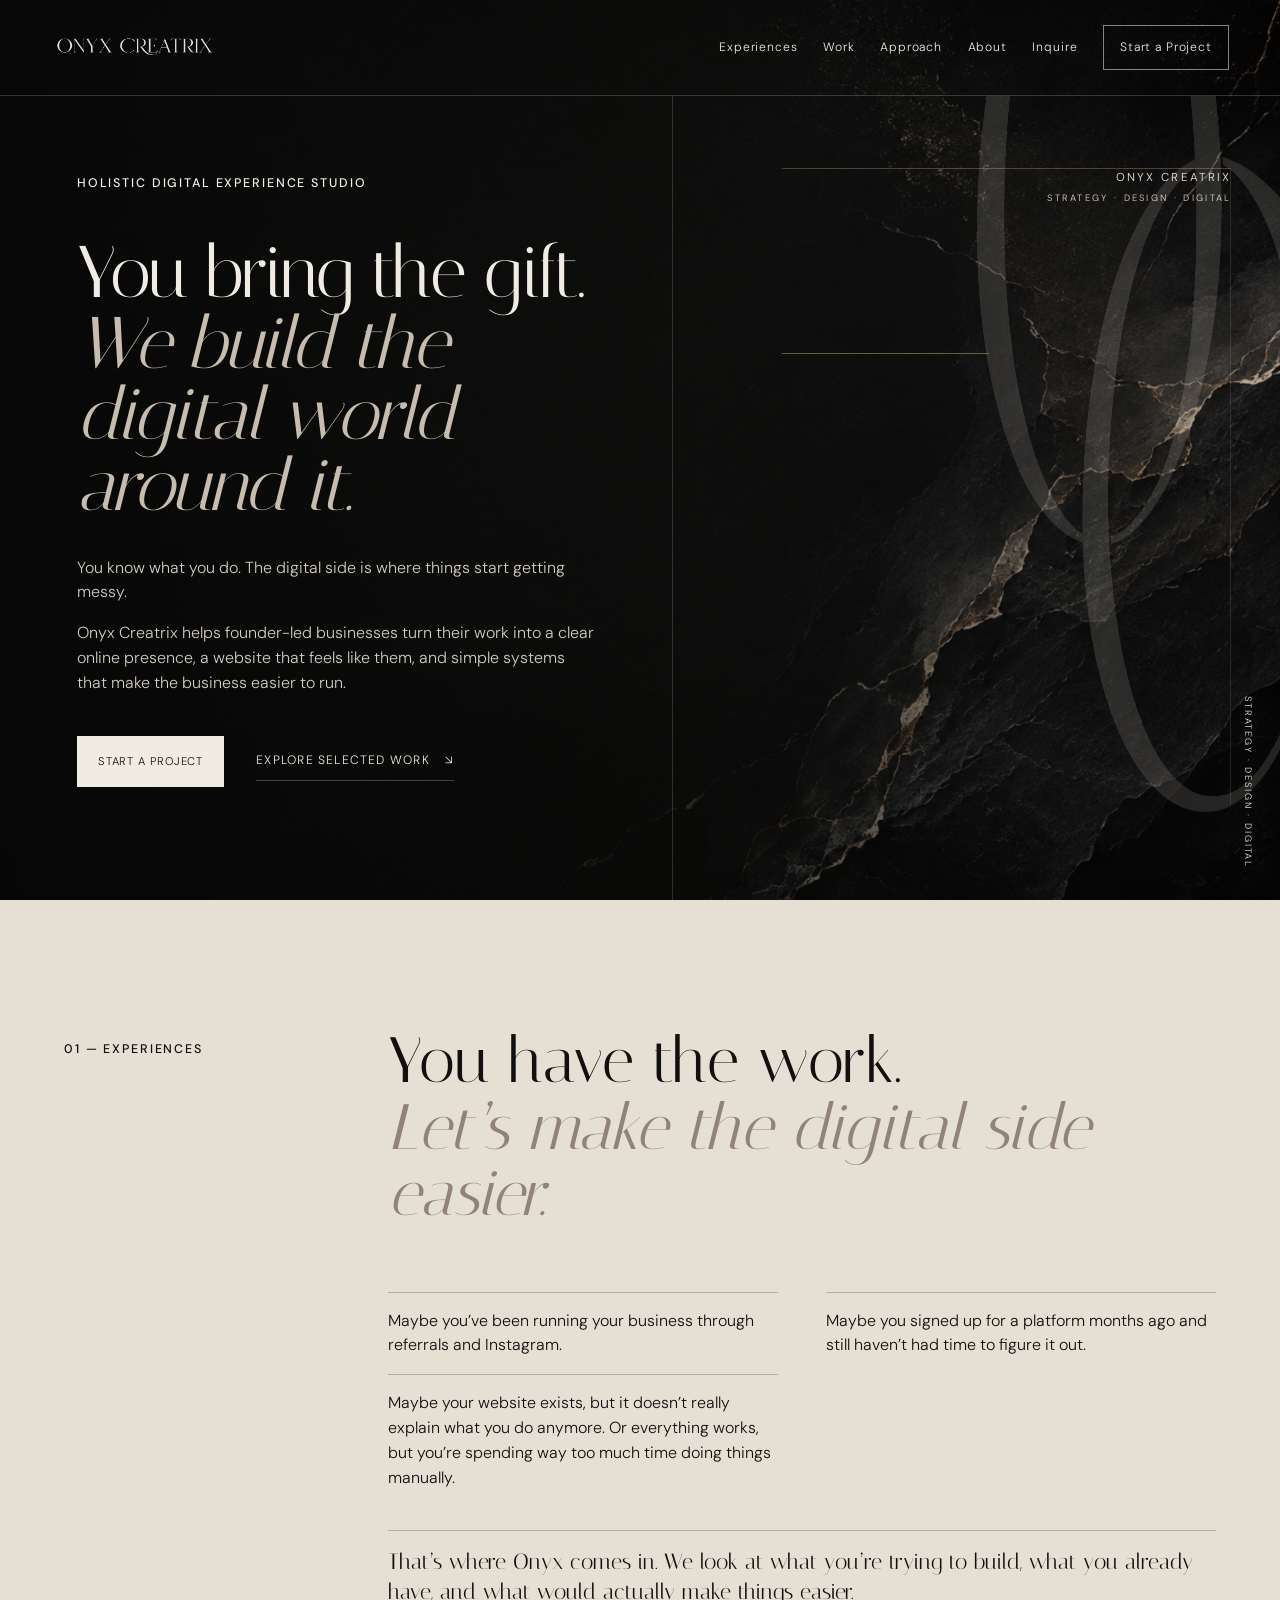
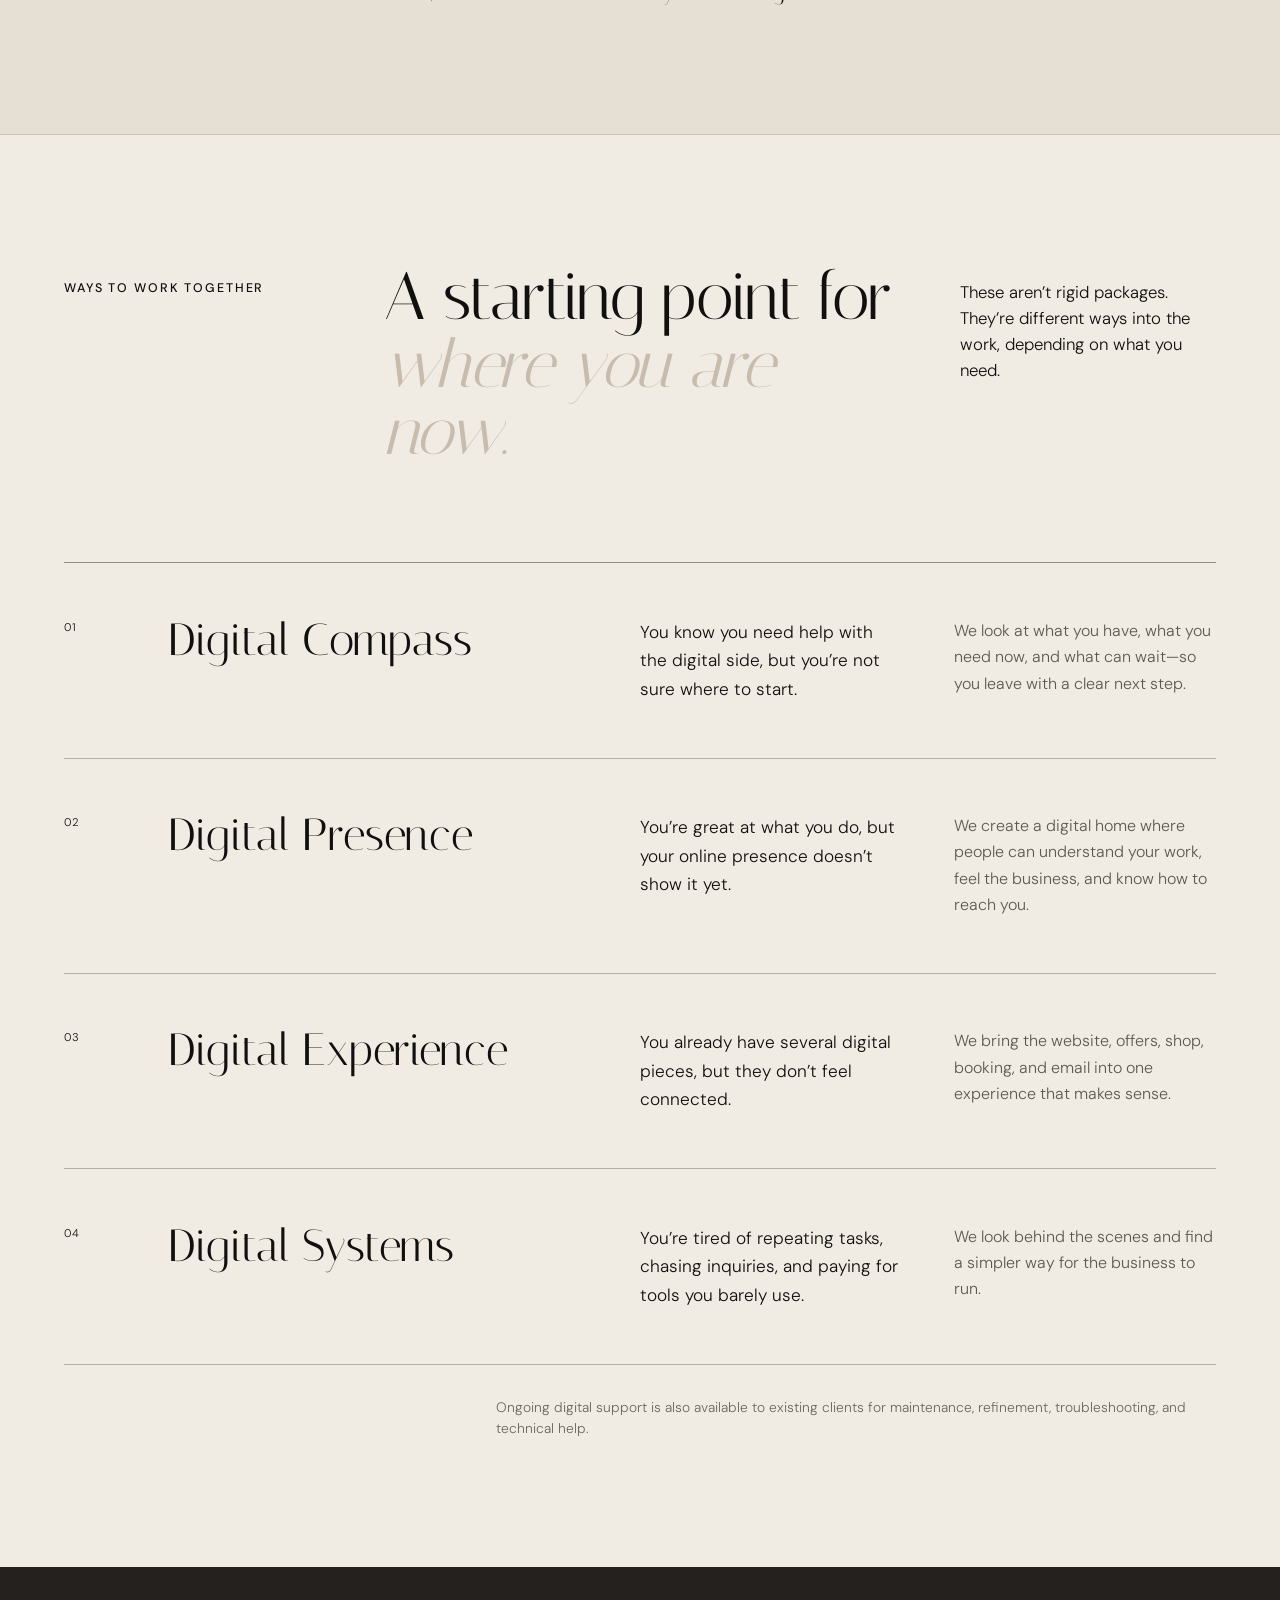
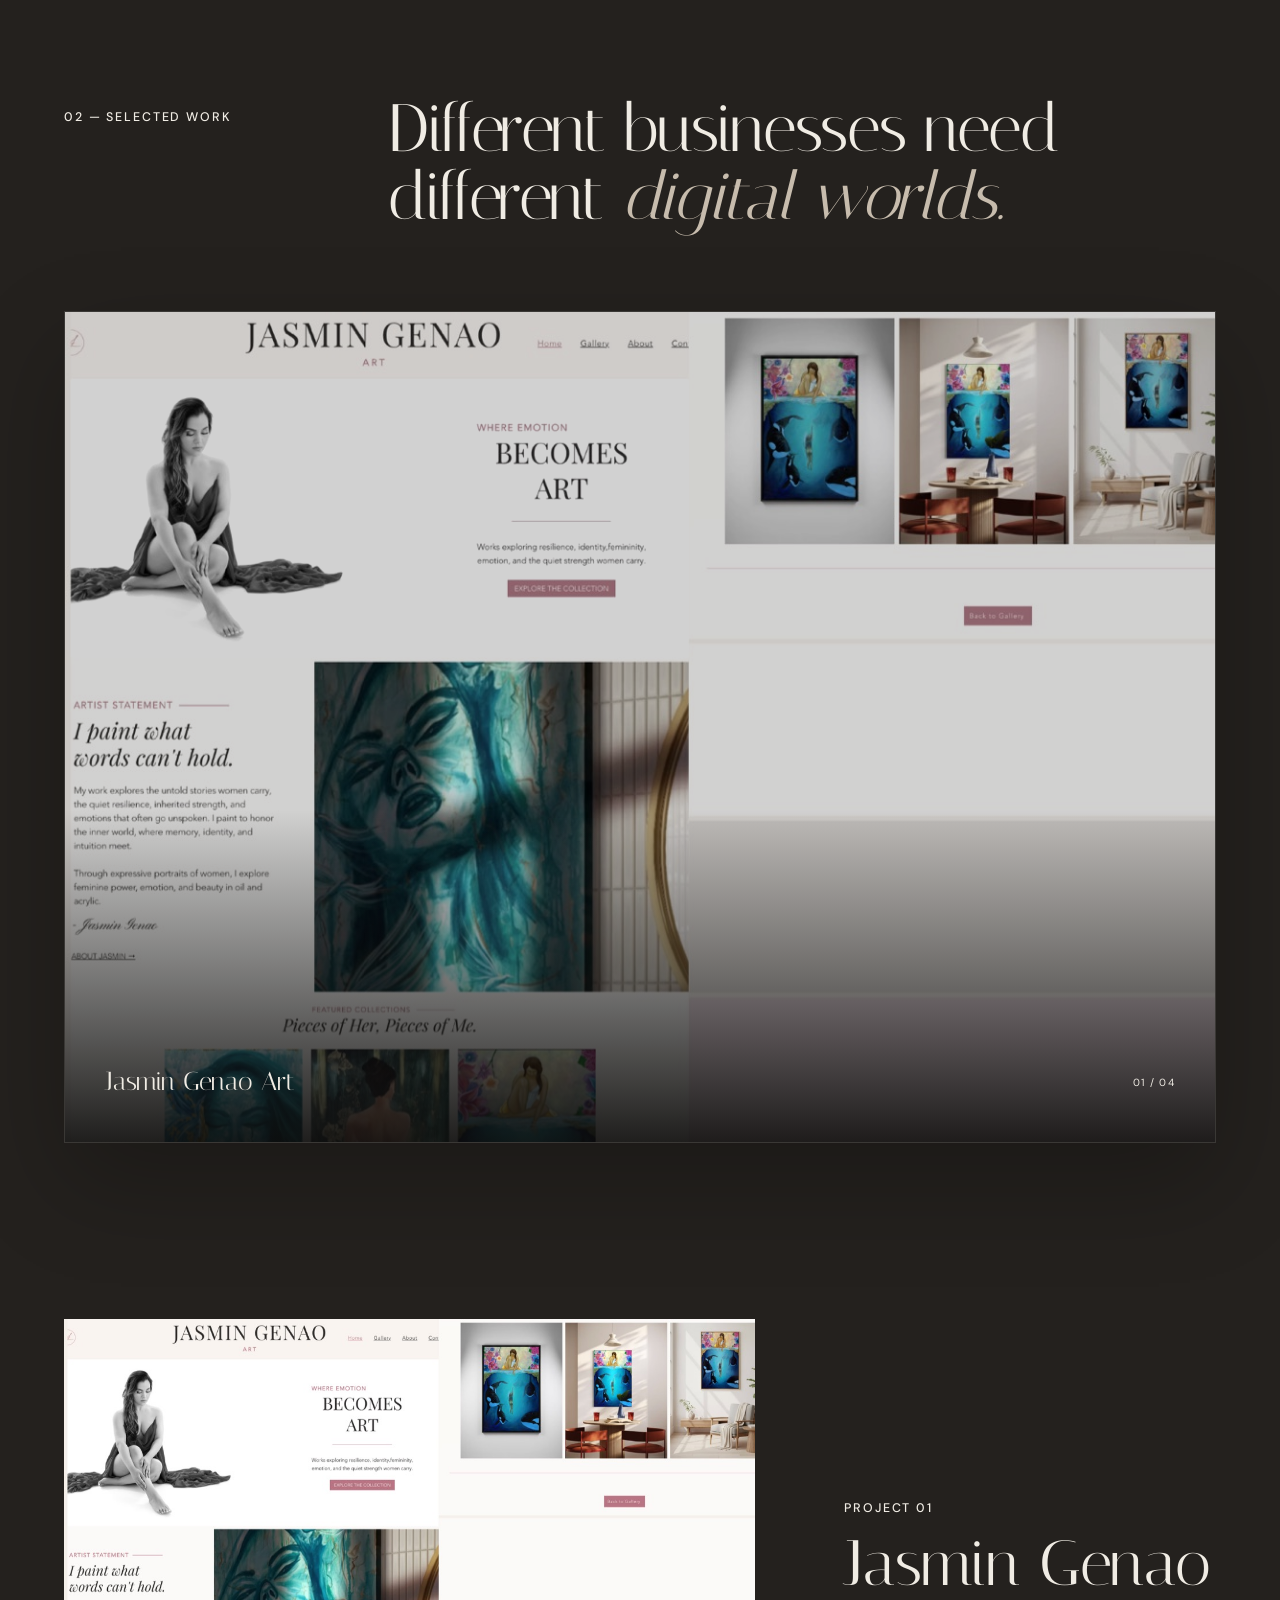
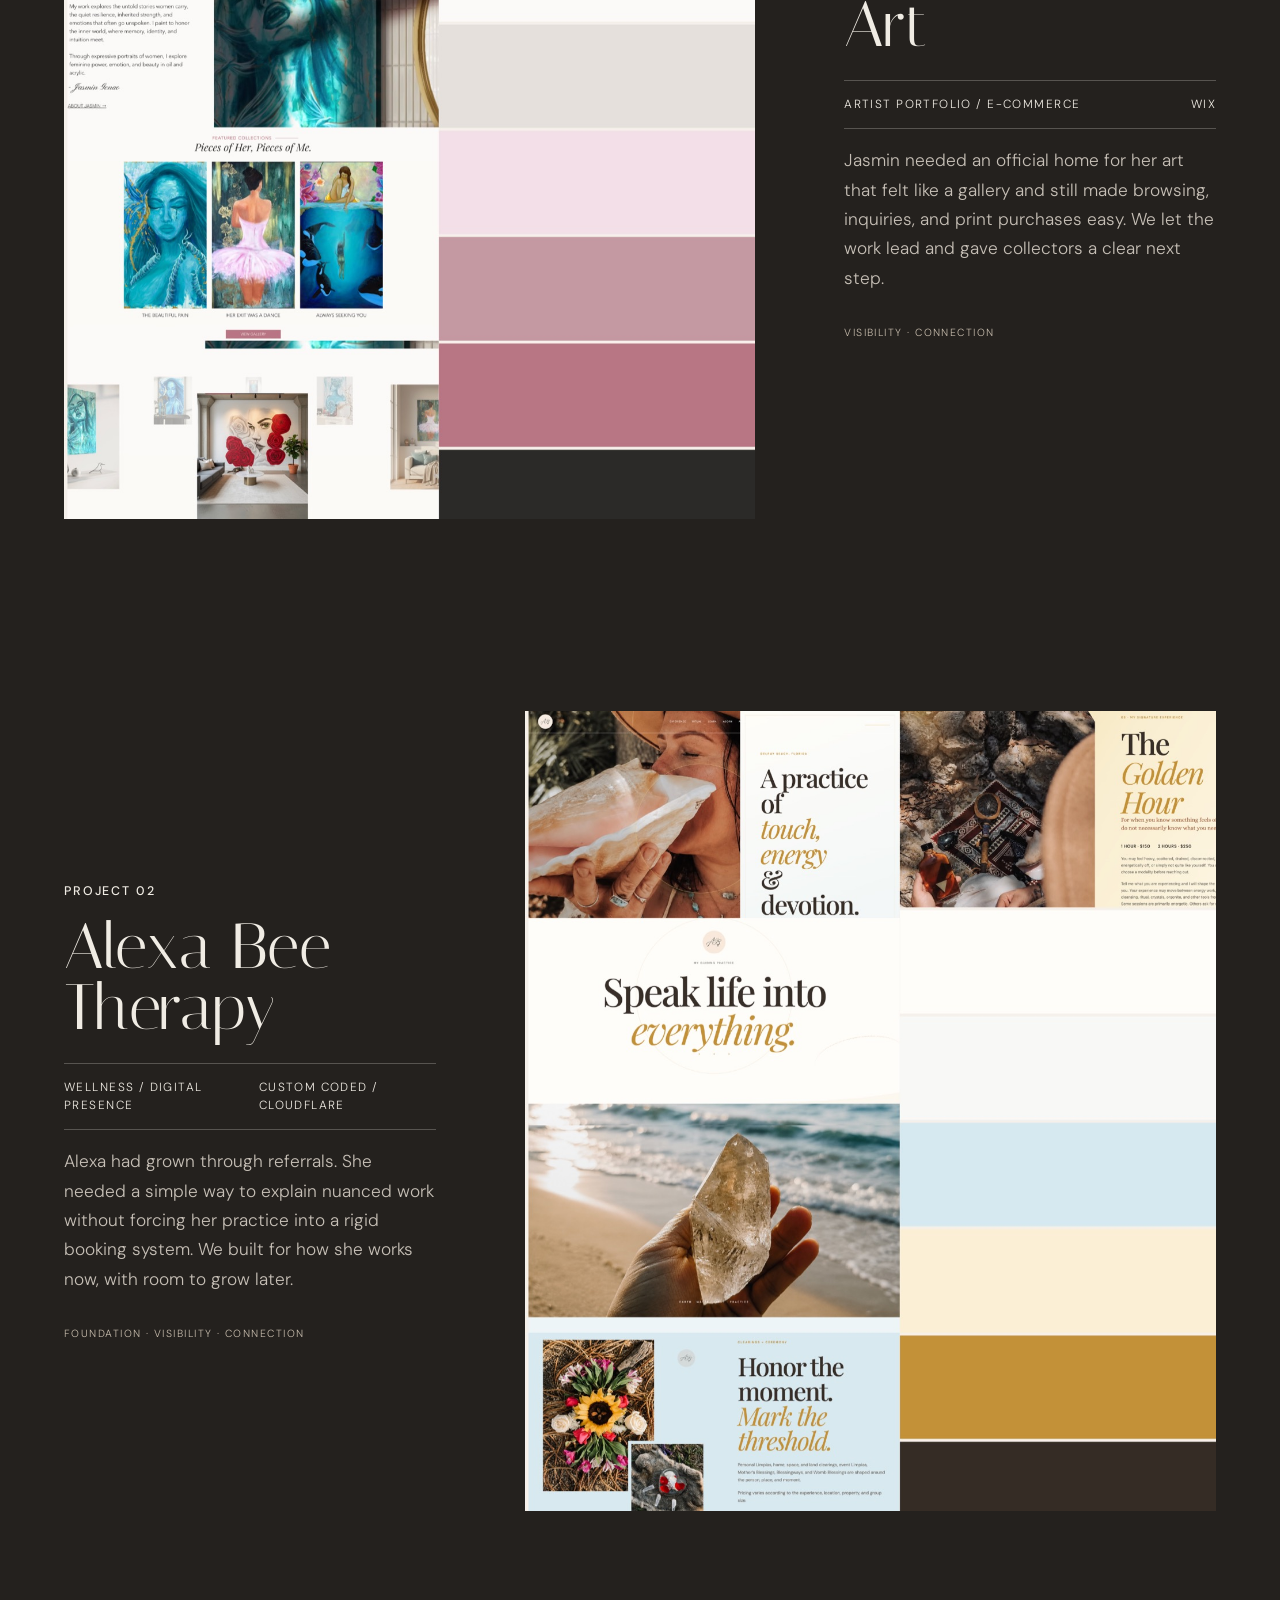
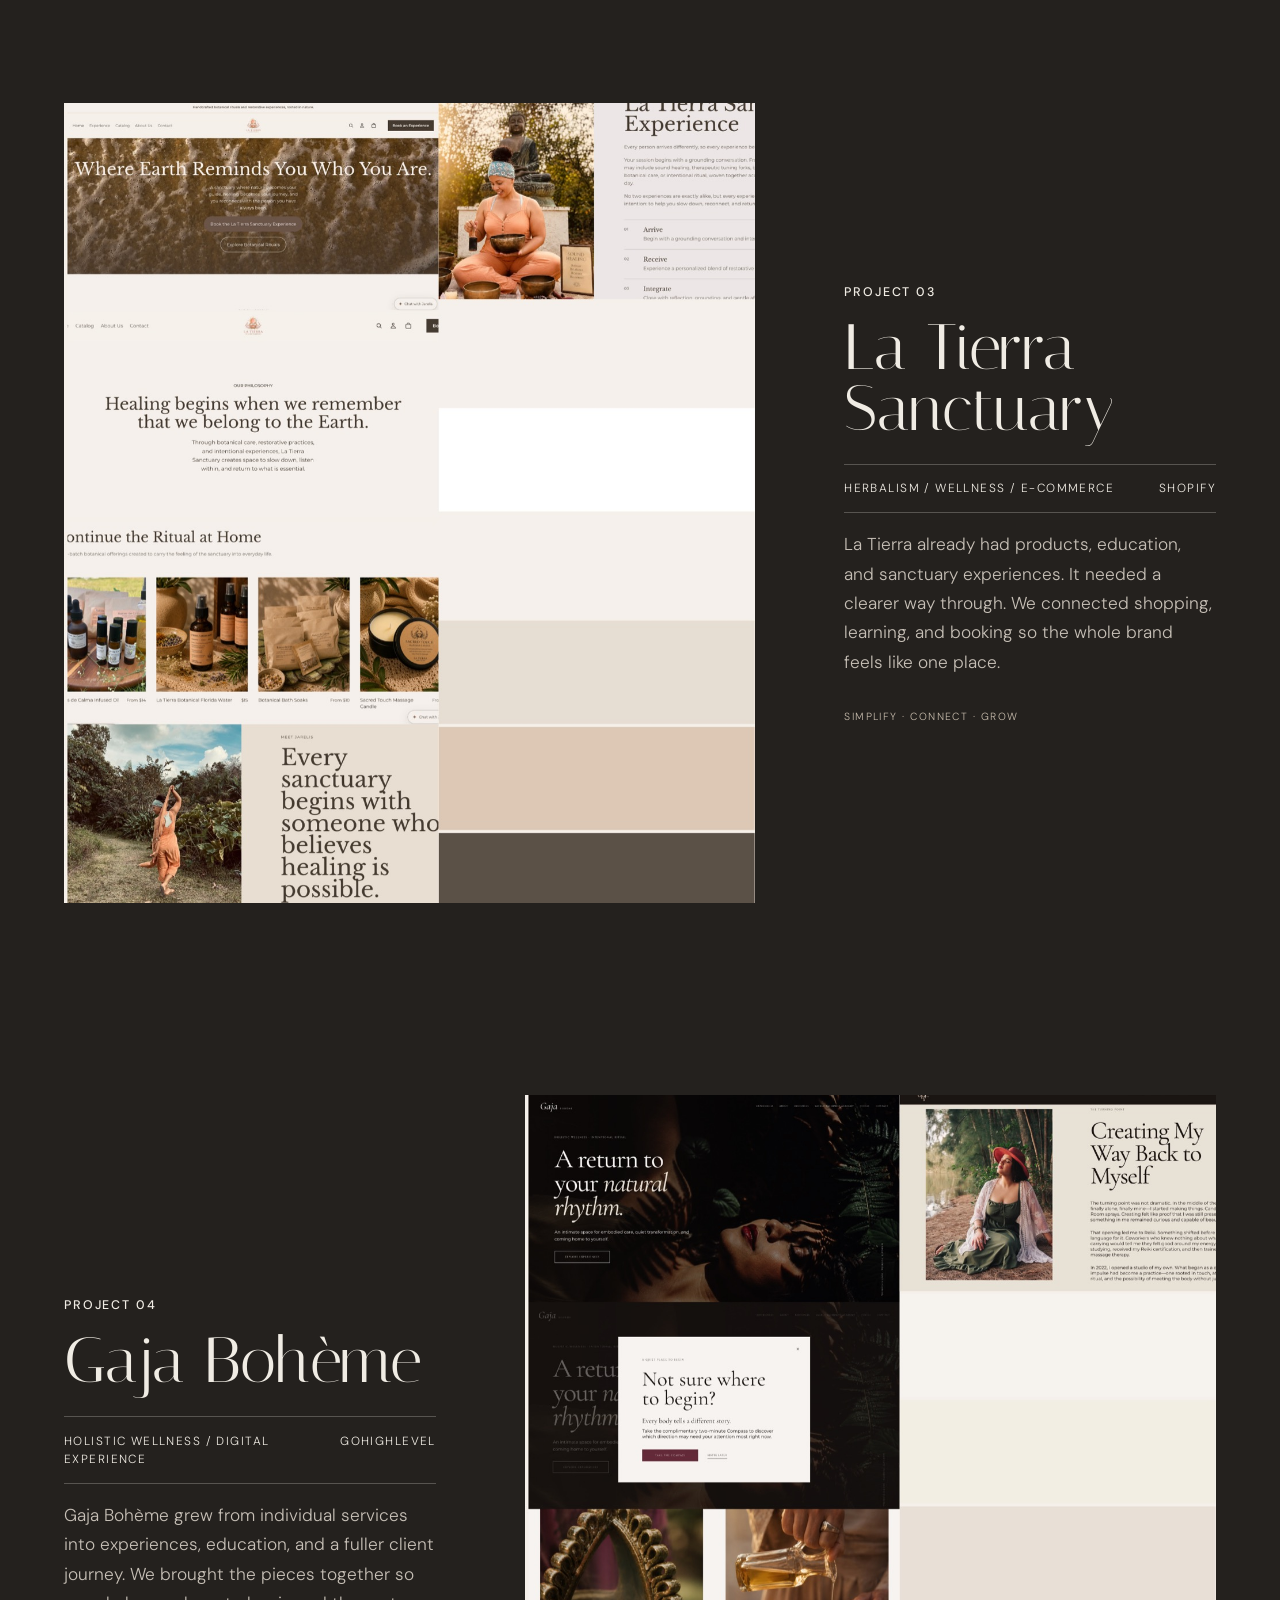
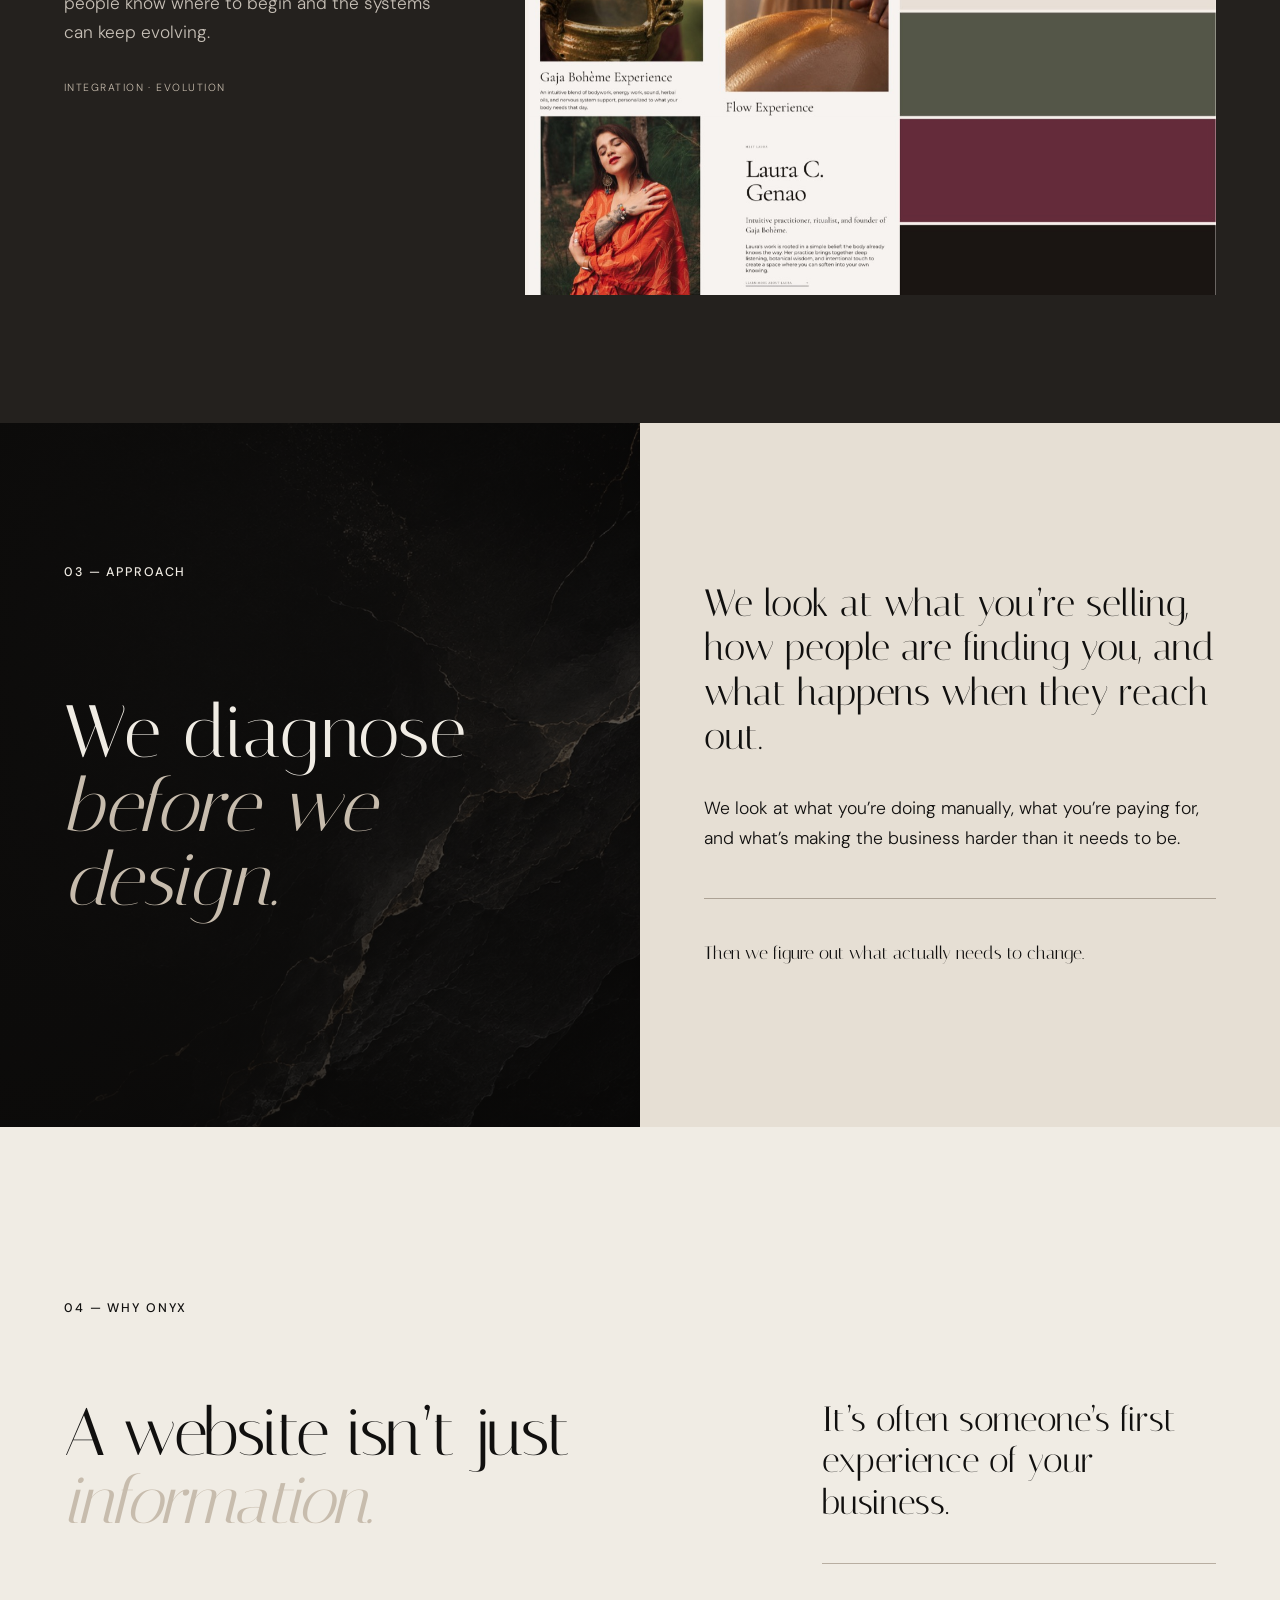
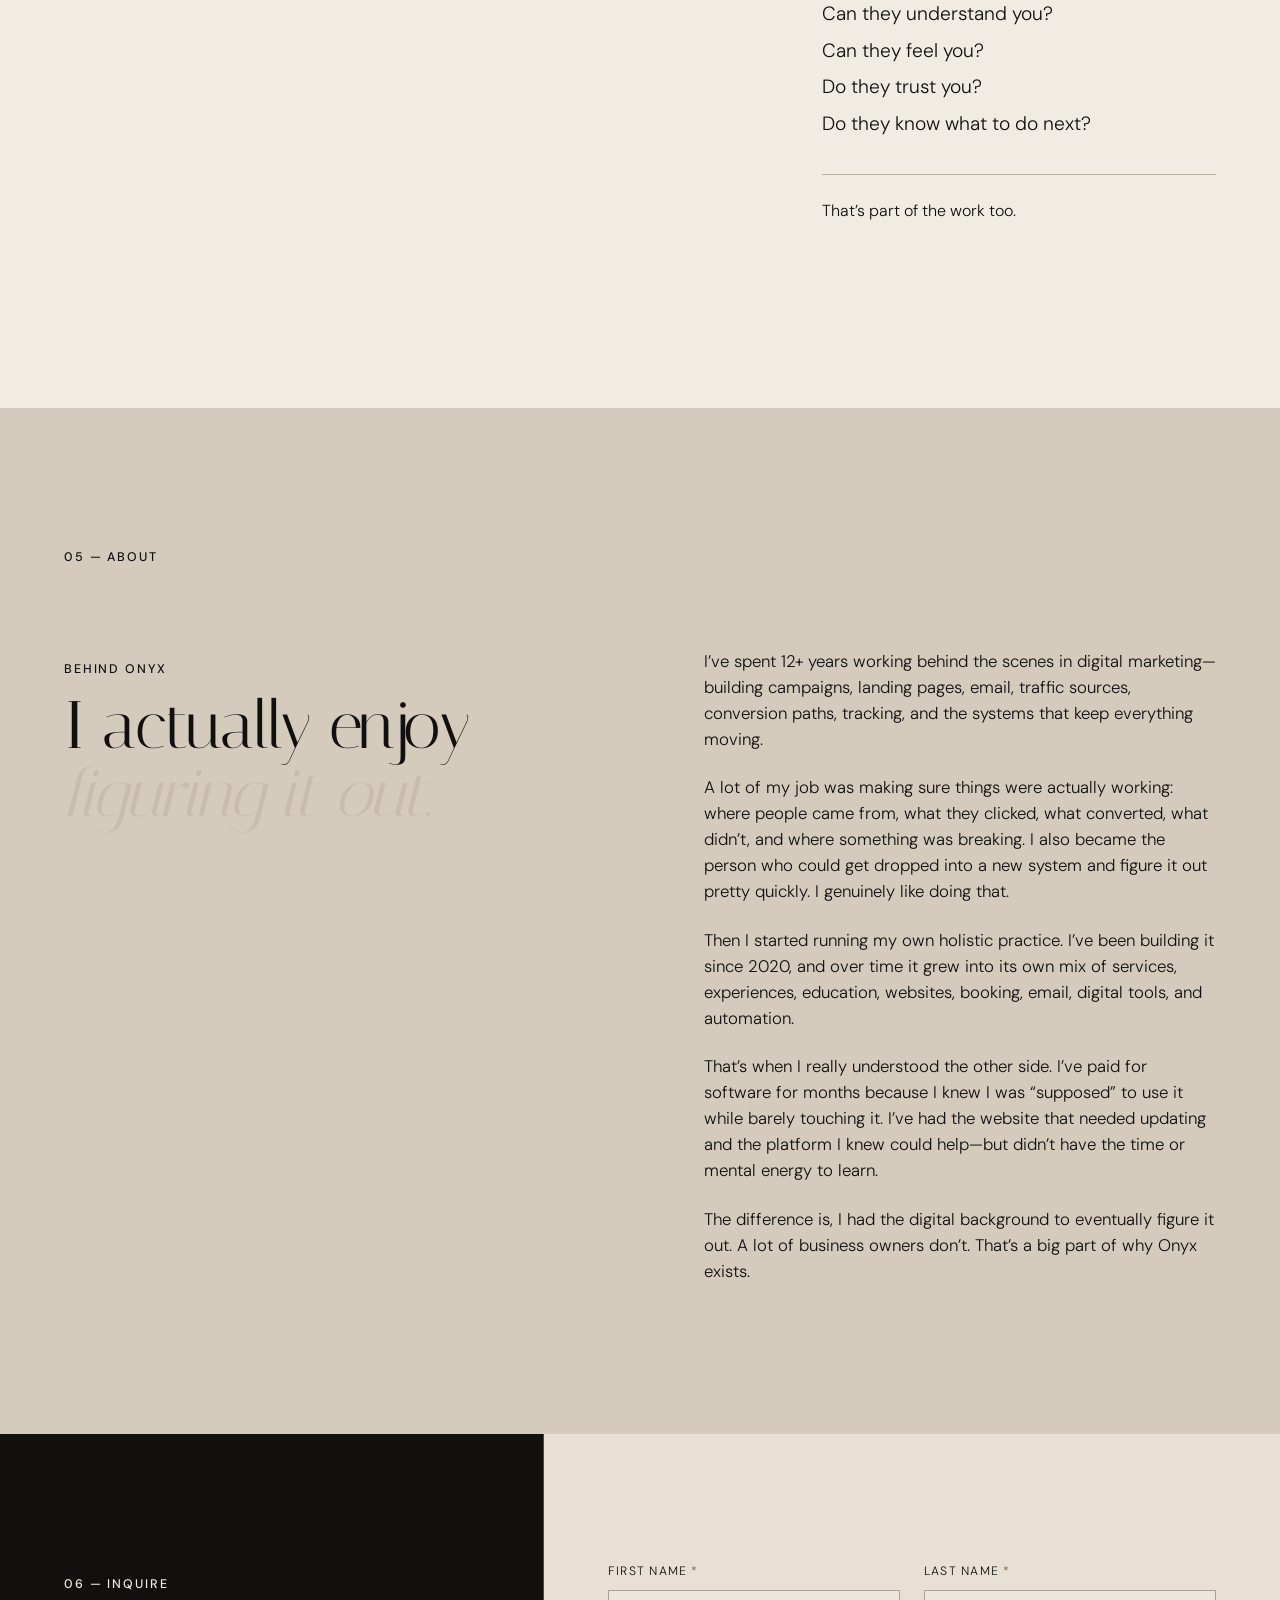
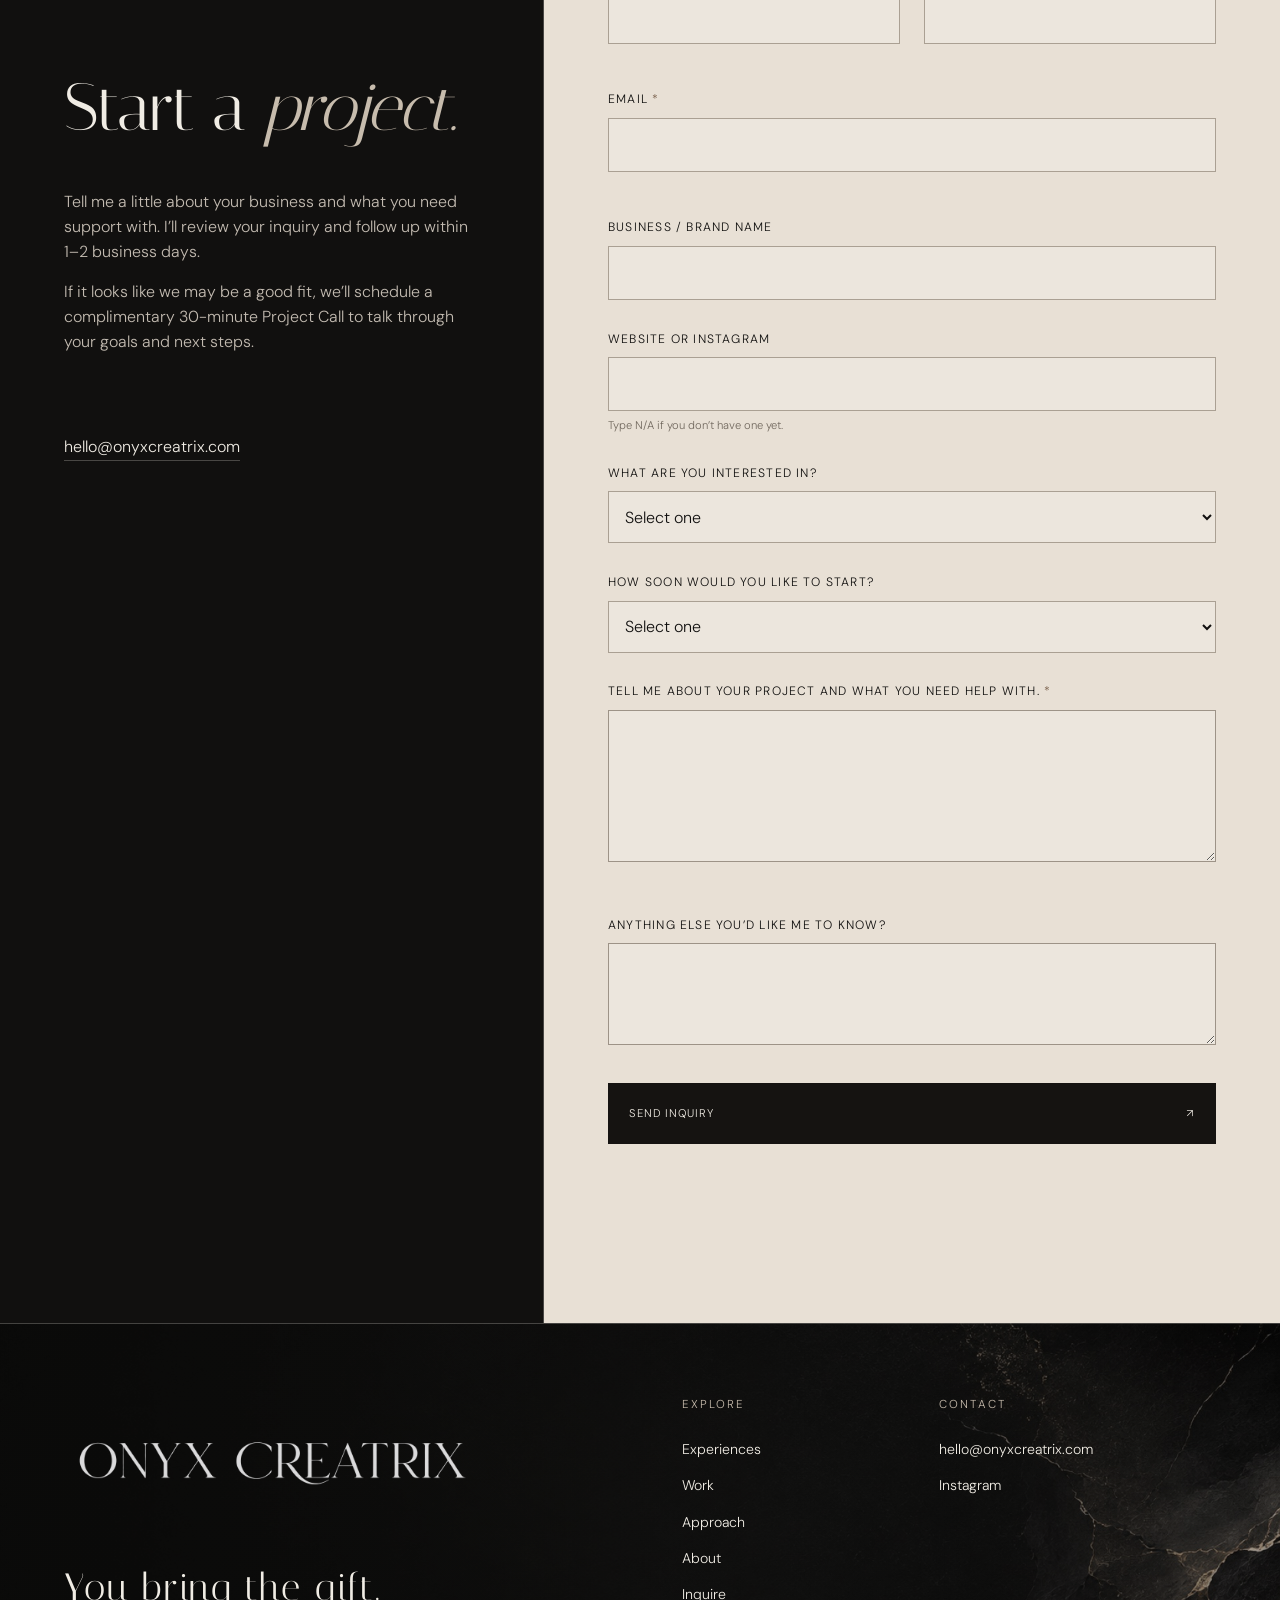
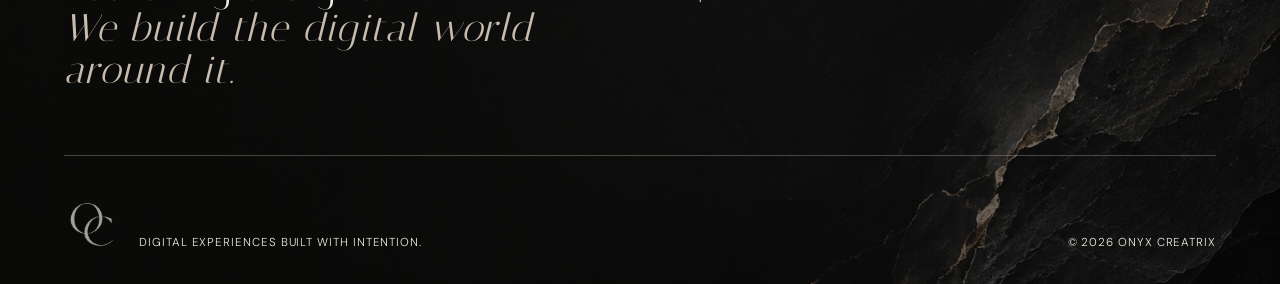
==== commit 3de86078: "Simplify hero and move project reel" ====
--- a/index.html
+++ b/index.html
@@ -7,6 +7,7 @@
   <meta name="description" content="Onyx Creatrix helps founder-led businesses build clear brands, thoughtful websites, and digital systems designed around what the business actually needs.">
   <link rel="canonical" href="https://onyxcreatrix.com/">
   <meta name="theme-color" content="#11100f">
+  <meta name="site-version" content="2026-08-28.4">
   <meta property="og:type" content="website">
   <meta property="og:title" content="Onyx Creatrix | Digital Experience Studio">
   <meta property="og:description" content="Clear brands, thoughtful websites, and digital systems built around what your business actually needs.">
@@ -17,13 +18,13 @@
   <meta name="twitter:description" content="You bring the gift. We build the digital world around it.">
   <meta name="twitter:image" content="https://onyxcreatrix.com/assets/onyx-social-preview.jpg">
   <link rel="icon" type="image/png" href="assets/onyx-creatrix-monogram.png">
-  <link rel="stylesheet" href="styles.css">
-  <script src="script.js" defer></script>
+  <link rel="stylesheet" href="styles.css?v=20260828-4">
+  <script src="script.js?v=20260828-4" defer></script>
 </head>
 <body>
   <a class="skip-link" href="#main">Skip to content</a>
   <header class="site-header" data-header>
-    <a class="brand" href="#top" aria-label="Onyx Creatrix home"><img src="assets/onyx-creatrix-wordmark.png" alt="Onyx Creatrix" width="2172" height="724"></a>
+    <a class="brand" href="#top" aria-label="Onyx Creatrix home"><img src="assets/onyx-creatrix-wordmark.png?v=20260828-3" alt="Onyx Creatrix" width="2172" height="724"></a>
     <button class="menu-toggle" type="button" aria-expanded="false" aria-controls="site-nav">
       <span>Menu</span><i aria-hidden="true"></i>
     </button>
@@ -48,12 +49,10 @@
           <a class="text-link" href="#work">Explore Selected Work <span aria-hidden="true">↘</span></a>
         </div>
       </div>
-      <div class="hero-reel" aria-label="Selected Onyx Creatrix projects">
-        <div class="reel-frame active"><img src="assets/jasmin-project.jpg" alt="Jasmin Genao Art portfolio and e-commerce website design" width="1200" height="1800" fetchpriority="high"><span>Jasmin Genao Art <b>01 / 04</b></span></div>
-        <div class="reel-frame"><img src="assets/alexa-project.jpg" alt="Alexa Bee Therapy wellness website design" width="1200" height="1800"><span>Alexa Bee Therapy <b>02 / 04</b></span></div>
-        <div class="reel-frame"><img src="assets/latierra-project.jpg" alt="La Tierra Sanctuary Shopify experience" width="1200" height="1799"><span>La Tierra Sanctuary <b>03 / 04</b></span></div>
-        <div class="reel-frame"><img src="assets/gaja-project.jpg" alt="Gaja Bohème holistic wellness website design" width="1200" height="1799"><span>Gaja Bohème <b>04 / 04</b></span></div>
-        <img class="hero-monogram" src="assets/onyx-creatrix-monogram.png" alt="" width="1254" height="1254">
+      <div class="hero-art" aria-hidden="true">
+        <span class="hero-rule"></span>
+        <img class="hero-monogram" src="assets/onyx-creatrix-monogram.png?v=20260828-4" alt="" width="1254" height="1254">
+        <p>Onyx Creatrix<br><span>Strategy · Design · Digital</span></p>
       </div>
       <p class="hero-side" aria-hidden="true">Strategy · Design · Digital</p>
     </section>
@@ -75,19 +74,19 @@
       <div class="experience-list">
         <article>
           <p class="number">01</p><h3>Digital Compass</h3>
-          <div><p>For the founder who has the idea, the talent, or the business—but honestly doesn’t know where to start digitally.</p><p class="detail">We look at what you already have, what you actually need, and what can wait. You leave with a clear next step instead of another list of things you’re “supposed” to do.</p></div>
+          <div><p>You know you need help with the digital side, but you’re not sure where to start.</p><p class="detail">We look at what you have, what you need now, and what can wait—so you leave with a clear next step.</p></div>
         </article>
         <article>
           <p class="number">02</p><h3>Digital Presence</h3>
-          <div><p>For the person who’s great at what they do but barely exists online.</p><p class="detail">We create a professional digital home where people can find you, understand what you offer, feel the personality behind the business, and know how to reach you.</p></div>
+          <div><p>You’re great at what you do, but your online presence doesn’t show it yet.</p><p class="detail">We create a digital home where people can understand your work, feel the business, and know how to reach you.</p></div>
         </article>
         <article>
           <p class="number">03</p><h3>Digital Experience</h3>
-          <div><p>For the business that already has more pieces in motion.</p><p class="detail">Maybe you have services, products, a website, email, booking, or a shop—but everything feels separate. We organize the pieces into one experience that makes sense.</p></div>
+          <div><p>You already have several digital pieces, but they don’t feel connected.</p><p class="detail">We bring the website, offers, shop, booking, and email into one experience that makes sense.</p></div>
         </article>
         <article>
           <p class="number">04</p><h3>Digital Systems</h3>
-          <div><p>For the business owner who’s tired of doing everything manually.</p><p class="detail">If you’re repeating emails, losing track of inquiries, copying information, or paying for tools you barely use, we look behind the scenes and find a simpler way to run things.</p></div>
+          <div><p>You’re tired of repeating tasks, chasing inquiries, and paying for tools you barely use.</p><p class="detail">We look behind the scenes and find a simpler way for the business to run.</p></div>
         </article>
       </div>
       <p class="support-note">Ongoing digital support is also available to existing clients for maintenance, refinement, troubleshooting, and technical help.</p>
@@ -98,21 +97,27 @@
         <p class="section-index">02 — Selected Work</p>
         <h2 id="work-title">Different businesses need different <em>digital worlds.</em></h2>
       </div>
+      <div class="work-reel" aria-label="Selected Onyx Creatrix projects" aria-live="off">
+        <div class="reel-frame active"><img src="assets/jasmin-project.jpg?v=20260828-4" alt="Jasmin Genao Art portfolio and e-commerce website design" width="1200" height="1800"><span>Jasmin Genao Art <b>01 / 04</b></span></div>
+        <div class="reel-frame"><img src="assets/alexa-project.jpg?v=20260828-4" alt="Alexa Bee Therapy wellness website design" width="1200" height="1800"><span>Alexa Bee Therapy <b>02 / 04</b></span></div>
+        <div class="reel-frame"><img src="assets/latierra-project.jpg?v=20260828-4" alt="La Tierra Sanctuary Shopify experience" width="1200" height="1799"><span>La Tierra Sanctuary <b>03 / 04</b></span></div>
+        <div class="reel-frame"><img src="assets/gaja-project.jpg?v=20260828-4" alt="Gaja Bohème holistic wellness website design" width="1200" height="1799"><span>Gaja Bohème <b>04 / 04</b></span></div>
+      </div>
       <article class="project project-wide">
-        <div class="project-image"><img src="assets/jasmin-project.jpg" alt="Jasmin Genao Art website mood board showing artist portfolio pages and paintings" width="1200" height="1800" loading="lazy"></div>
-        <div class="project-copy"><p class="project-no">Project 01</p><h3>Jasmin Genao Art</h3><p class="meta">Artist Portfolio / E-commerce <span>Wix</span></p><p>Jasmin was ready to give her art a more official home online. She needed a site that felt like a gallery without making it hard for people to browse, ask about a piece, or buy a print. The result gives her work room to lead while making the next step clear for collectors.</p><p class="focus">Visibility · Connection</p></div>
+        <div class="project-image"><img src="assets/jasmin-project.jpg?v=20260828-3" alt="Jasmin Genao Art website mood board showing artist portfolio pages and paintings" width="1200" height="1800" loading="lazy"></div>
+        <div class="project-copy"><p class="project-no">Project 01</p><h3>Jasmin Genao Art</h3><p class="meta">Artist Portfolio / E-commerce <span>Wix</span></p><p>Jasmin needed an official home for her art that felt like a gallery and still made browsing, inquiries, and print purchases easy. We let the work lead and gave collectors a clear next step.</p><p class="focus">Visibility · Connection</p></div>
       </article>
       <article class="project project-reverse">
-        <div class="project-image"><img src="assets/alexa-project.jpg" alt="Alexa Bee Therapy website mood board with warm natural photography and editorial typography" width="1200" height="1800" loading="lazy"></div>
-        <div class="project-copy"><p class="project-no">Project 02</p><h3>Alexa Bee Therapy</h3><p class="meta">Wellness / Digital Presence <span>Custom coded / Cloudflare</span></p><p>Alexa had built her practice through referrals and word of mouth. She needed a simple place to explain work that isn’t always easy to put into words—without being pushed into a booking system that didn’t fit how she works. Her site supports the business now and can grow with it later.</p><p class="focus">Foundation · Visibility · Connection</p></div>
+        <div class="project-image"><img src="assets/alexa-project.jpg?v=20260828-3" alt="Alexa Bee Therapy website mood board with warm natural photography and editorial typography" width="1200" height="1800" loading="lazy"></div>
+        <div class="project-copy"><p class="project-no">Project 02</p><h3>Alexa Bee Therapy</h3><p class="meta">Wellness / Digital Presence <span>Custom coded / Cloudflare</span></p><p>Alexa had grown through referrals. She needed a simple way to explain nuanced work without forcing her practice into a rigid booking system. We built for how she works now, with room to grow later.</p><p class="focus">Foundation · Visibility · Connection</p></div>
       </article>
       <article class="project">
-        <div class="project-image"><img src="assets/latierra-project.jpg" alt="La Tierra Sanctuary Shopify mood board featuring botanical products and sanctuary experiences" width="1200" height="1799" loading="lazy"></div>
-        <div class="project-copy"><p class="project-no">Project 03</p><h3>La Tierra Sanctuary</h3><p class="meta">Herbalism / Wellness / E-commerce <span>Shopify</span></p><p>La Tierra already had a full world of products, education, and sanctuary experiences. What it needed wasn’t more—it was a clearer way through. We simplified how people move between shopping, learning, and booking so the whole brand feels connected.</p><p class="focus">Simplify · Connect · Grow</p></div>
+        <div class="project-image"><img src="assets/latierra-project.jpg?v=20260828-3" alt="La Tierra Sanctuary Shopify mood board featuring botanical products and sanctuary experiences" width="1200" height="1799" loading="lazy"></div>
+        <div class="project-copy"><p class="project-no">Project 03</p><h3>La Tierra Sanctuary</h3><p class="meta">Herbalism / Wellness / E-commerce <span>Shopify</span></p><p>La Tierra already had products, education, and sanctuary experiences. It needed a clearer way through. We connected shopping, learning, and booking so the whole brand feels like one place.</p><p class="focus">Simplify · Connect · Grow</p></div>
       </article>
       <article class="project project-reverse project-last">
-        <div class="project-image"><img src="assets/gaja-project.jpg" alt="Gaja Bohème holistic wellness digital experience mood board" width="1200" height="1799" loading="lazy"></div>
-        <div class="project-copy"><p class="project-no">Project 04</p><h3>Gaja Bohème</h3><p class="meta">Holistic Wellness / Digital Experience <span>GoHighLevel</span></p><p>Gaja Bohème has grown alongside the business—from individual services into experiences, education, and a fuller client journey. The digital work brings those pieces together so people can understand where to begin and the business has systems that can keep evolving.</p><p class="focus">Integration · Evolution</p></div>
+        <div class="project-image"><img src="assets/gaja-project.jpg?v=20260828-3" alt="Gaja Bohème holistic wellness digital experience mood board" width="1200" height="1799" loading="lazy"></div>
+        <div class="project-copy"><p class="project-no">Project 04</p><h3>Gaja Bohème</h3><p class="meta">Holistic Wellness / Digital Experience <span>GoHighLevel</span></p><p>Gaja Bohème grew from individual services into experiences, education, and a fuller client journey. We brought the pieces together so people know where to begin and the systems can keep evolving.</p><p class="focus">Integration · Evolution</p></div>
       </article>
     </section>
 
@@ -120,15 +125,11 @@
       <div class="approach-dark section-pad">
         <p class="section-index">03 — Approach</p>
         <h2 id="approach-title">We diagnose<br><em>before we design.</em></h2>
-        <img src="assets/onyx-creatrix-monogram.png" alt="" width="1254" height="1254" loading="lazy">
       </div>
       <div class="approach-copy section-pad">
-        <p class="eyebrow">What does “holistic digital experience” actually mean?</p>
-        <p class="lead">It means we don’t just look at your website. We look at the whole picture.</p>
-        <p>What are you selling? How are people finding you? What happens when someone wants to work with you? What are you doing manually? What are you paying for? What’s helping—and what’s making your life harder?</p>
-        <p>Then we figure out what actually needs to change. Behind the scenes, our Compass helps us see what needs a stronger foundation, what can be simplified, what needs to connect, what deserves more visibility, and what’s ready to grow.</p>
-        <p class="pullquote">You don’t need to know which platform or technical solution you need. That’s part of what we figure out together.</p>
-        <ul class="principles" aria-label="Our strategic priorities"><li>Keep</li><li>Simplify</li><li>Connect</li><li>Clarify</li><li>Grow</li></ul>
+        <p class="lead">We look at what you’re selling, how people are finding you, and what happens when they reach out.</p>
+        <p>We look at what you’re doing manually, what you’re paying for, and what’s making the business harder than it needs to be.</p>
+        <p class="approach-conclusion">Then we figure out what actually needs to change.</p>
       </div>
     </section>
 
@@ -136,7 +137,7 @@
       <p class="section-index">04 — Why Onyx</p>
       <div class="why-grid">
         <h2 id="why-title">A website isn’t just <em>information.</em></h2>
-        <div class="why-copy"><p>For a lot of people, it’s their first experience of your business.</p><p>Can they understand you? Can they feel you? Do they trust you? Do they know what to do next?</p><p>That’s part of the work too. The right solution isn’t always the most advanced one. We choose what fits now and leave room for your digital systems to grow as the business grows.</p><p class="lead">You don’t need to build the final version on day one.</p></div>
+        <div class="why-copy"><p class="first-experience">It’s often someone’s first experience of your business.</p><p class="questions">Can they understand you?<br>Can they feel you?<br>Do they trust you?<br>Do they know what to do next?</p><p>That’s part of the work too.</p></div>
       </div>
     </section>
 
@@ -181,10 +182,10 @@
   </main>
 
   <footer class="site-footer">
-    <div class="footer-brand"><img class="footer-wordmark" src="assets/onyx-creatrix-wordmark.png" alt="Onyx Creatrix" width="2172" height="724"><p>You bring the gift.<br><em>We build the digital world around it.</em></p></div>
+    <div class="footer-brand"><img class="footer-wordmark" src="assets/onyx-creatrix-wordmark.png?v=20260828-3" alt="Onyx Creatrix" width="2172" height="724"><p>You bring the gift.<br><em>We build the digital world around it.</em></p></div>
     <nav class="footer-nav" aria-label="Footer navigation"><p>Explore</p><a href="#experiences">Experiences</a><a href="#work">Work</a><a href="#approach">Approach</a><a href="#about">About</a><a href="#inquire">Inquire</a></nav>
     <div class="footer-contact"><p>Contact</p><a href="mailto:hello@onyxcreatrix.com">hello@onyxcreatrix.com</a><a href="#" aria-label="Onyx Creatrix on Instagram">Instagram</a></div>
-    <div class="footer-bottom"><img src="assets/onyx-creatrix-monogram.png" alt="" width="1254" height="1254"><p>Digital experiences built with intention.</p><p>© 2026 Onyx Creatrix</p></div>
+    <div class="footer-bottom"><img src="assets/onyx-creatrix-monogram.png?v=20260828-3" alt="" width="1254" height="1254"><p>Digital experiences built with intention.</p><p>© 2026 Onyx Creatrix</p></div>
   </footer>
 </body>
 </html>
--- a/styles.css
+++ b/styles.css
@@ -48,3 +48,59 @@
 
 @media(max-width:980px){.hero{background-position:68% center}.hero-reel{margin:0 1.5rem 3rem}.site-footer{grid-template-columns:1.5fr .7fr 1fr}.footer-brand{grid-column:1/-1}.footer-wordmark{width:18rem!important}}
 @media(max-width:620px){.brand{width:8.7rem}.hero{background-image:linear-gradient(rgba(10,10,9,.91),rgba(10,10,9,.82)),url('assets/onyx-stone-background.jpg');background-position:70% center}.hero-reel{margin:0}.manifesto{display:block}.manifesto .section-index{margin-bottom:2.5rem}.intro-notes{grid-template-columns:1fr;margin-top:3rem}.intro-notes .intro-close{grid-column:auto}.site-footer{grid-template-columns:1fr 1fr;padding-top:5rem;gap:3.5rem 2rem}.footer-brand{grid-column:1/-1}.footer-wordmark{width:14rem!important;margin-bottom:2.5rem}.footer-brand p{font-size:2.5rem}.footer-bottom{grid-template-columns:auto 1fr;gap:1rem}.footer-bottom p:last-child{grid-column:1/-1;text-align:left}.footer-contact{min-width:0}.footer-contact a{overflow-wrap:anywhere}}
+
+/* Refinement pass 3 */
+.eyebrow,.section-index,.project-no{font-size:.78rem;letter-spacing:.15em}
+.hero,.site-footer{background-image:linear-gradient(90deg,rgba(10,10,9,.93) 0%,rgba(10,10,9,.82) 45%,rgba(10,10,9,.36) 100%),url('assets/onyx-stone-background.jpg?v=20260828-3')}
+.experience-list article{grid-template-columns:4rem minmax(18rem,1.05fr) 1.4fr;gap:2.5rem;padding:3.4rem 0}
+.experience-list h3{font-size:clamp(2.5rem,3.5vw,4.4rem)}
+.experience-list article>div{gap:clamp(2rem,4vw,4.5rem);align-items:start}
+.experience-list p{font-size:1.08rem;line-height:1.65}
+.experience-list .detail{font-size:1rem}
+.project-copy>p:not(.meta,.focus,.project-no){font-size:1.08rem;line-height:1.7}
+.meta{font-size:.74rem}
+.approach-dark{background-color:var(--onyx);background-image:linear-gradient(90deg,rgba(12,11,10,.96),rgba(12,11,10,.67)),url('assets/onyx-stone-background.jpg?v=20260828-3');background-size:cover;background-position:center right;min-height:44rem}
+.approach-dark h2{margin-top:7rem}
+.approach-copy{gap:1.25rem}
+.approach-copy .lead{font-size:clamp(2rem,3vw,3.6rem);margin:0 0 1rem}
+.approach-copy>p{font-size:1.1rem;line-height:1.7;margin:0}
+.approach-conclusion{font:400 clamp(2rem,3vw,3.2rem)/1.2 var(--serif);padding-top:2.5rem!important;margin-top:1.5rem!important;border-top:1px solid #aca295}
+.why{padding-top:10rem;padding-bottom:10rem}
+.why-grid{grid-template-columns:1.25fr .75fr;align-items:start}
+.why-copy .first-experience{font:400 clamp(2rem,2.7vw,3.2rem)/1.2 var(--serif);margin-bottom:2.5rem}
+.why-copy .questions{font-size:1.2rem;line-height:1.9;padding:2rem 0;border-top:1px solid #b8aea1;border-bottom:1px solid #b8aea1}
+.form-wrap{background:#e8e0d5}
+.field{margin-bottom:1.85rem}
+.field label{font-size:.76rem;letter-spacing:.1em}
+.field input,.field select{border:1px solid #aaa093;padding:.85rem .75rem;background:rgba(255,255,255,.18)}
+.field textarea{background:rgba(255,255,255,.18)}
+.submit-button{min-height:3.8rem;background:#151311;border:1px solid #151311}
+.submit-button:hover{background:#493f36}
+.form-status{font-size:.86rem}
+.site-footer{padding-top:4.5rem;gap:clamp(2.5rem,5vw,6rem)}
+.footer-brand p{font-size:clamp(2rem,3vw,3.6rem)}
+.footer-wordmark{margin-bottom:2rem}
+.footer-bottom{padding-top:2.5rem;margin-top:0}
+
+@media(max-width:980px){.experience-list article{grid-template-columns:3rem 1fr}.experience-list article>div{grid-column:2}.why-grid{grid-template-columns:1fr}.approach-dark{min-height:34rem}}
+@media(max-width:620px){.hero,.site-footer{background-image:linear-gradient(rgba(10,10,9,.91),rgba(10,10,9,.82)),url('assets/onyx-stone-background.jpg?v=20260828-3')}.experience-list article{grid-template-columns:2rem 1fr;padding:2.7rem 0}.experience-list h3{font-size:2.65rem}.experience-list article>div{gap:.8rem}.approach-dark{min-height:26rem}.why{padding-top:6.5rem;padding-bottom:6.5rem}.site-footer{padding-top:4rem;padding-bottom:2rem;gap:2.5rem 1.5rem}}
+
+/* Hero and Selected Work reel refinement */
+.hero{grid-template-columns:minmax(0,1.05fr) minmax(24rem,.95fr);background-image:linear-gradient(90deg,rgba(7,7,7,.96) 0%,rgba(10,10,9,.83) 50%,rgba(10,10,9,.22) 100%),url('assets/onyx-stone-background.jpg?v=20260828-4')}
+.hero-copy{max-width:62rem;padding-top:clamp(10rem,16vh,13rem);padding-bottom:7rem}
+.hero h1{max-width:54rem;font-size:clamp(4rem,5.7vw,6.8rem)}
+.hero-art{position:relative;min-height:calc(100svh - 6rem);margin-top:6rem;overflow:hidden;border-left:1px solid rgba(240,236,228,.16)}
+.hero-art::before{content:"";position:absolute;inset:9% 8% 12% 18%;border-top:1px solid rgba(165,139,106,.42);border-right:1px solid rgba(240,236,228,.12)}
+.hero-art .hero-monogram{top:auto;right:-13%;bottom:-7%;width:min(34vw,31rem);opacity:.13;filter:invert(1) sepia(.15)}
+.hero-rule{position:absolute;top:32%;left:18%;width:34%;height:1px;background:rgba(165,139,106,.62)}
+.hero-art>p{position:absolute;right:8%;top:9%;margin:0;text-align:right;font:400 .72rem/1.7 var(--sans);letter-spacing:.2em;text-transform:uppercase;color:#d7cec2}
+.hero-art>p span{font-size:.58rem;color:var(--stone)}
+.work-head{margin-bottom:5rem}
+.work-reel{position:relative;height:min(68vw,52rem);max-width:86rem;margin:0 auto 11rem;overflow:hidden;background:#151311;border:1px solid rgba(240,236,228,.17);box-shadow:0 2.5rem 6rem rgba(0,0,0,.24);touch-action:pan-y}
+.work-reel .reel-frame img{object-position:top center;filter:saturate(.76) contrast(1.04) brightness(.82)}
+.work-reel .reel-frame::after{background:linear-gradient(180deg,transparent 60%,rgba(12,11,10,.9))}
+.work-reel .reel-frame span{bottom:2.5rem;left:2.5rem;right:2.5rem;font-size:clamp(1.25rem,2vw,2rem)}
+.work-reel .reel-frame b{align-self:center}
+
+@media(max-width:980px){.hero{grid-template-columns:1fr;min-height:100svh}.hero-copy{position:relative;z-index:2;min-height:100svh;padding-bottom:6rem}.hero-art{position:absolute;inset:5rem 0 0 45%;min-height:0;margin:0;border-left:0;opacity:.7}.hero-art .hero-monogram{width:23rem;right:-10rem;bottom:-3rem}.hero-art>p{right:1.5rem}.work-reel{height:min(100vw,46rem);margin-bottom:8rem}}
+@media(max-width:620px){.hero{background-image:linear-gradient(135deg,rgba(7,7,7,.98),rgba(10,10,9,.78)),url('assets/onyx-stone-background.jpg?v=20260828-4');background-position:65% center}.hero-copy{min-height:100svh;padding-top:8.5rem;padding-bottom:4rem}.hero h1{font-size:clamp(3.35rem,15vw,4.8rem)}.hero-art{inset:5rem 0 0 58%;opacity:.42}.hero-art::before,.hero-rule,.hero-art>p{display:none}.hero-art .hero-monogram{width:15rem;right:-7rem;bottom:2rem}.work-head{margin-bottom:3.5rem}.work-reel{height:120vw;max-height:38rem;margin:0 -1.25rem 7rem;border-left:0;border-right:0}.work-reel .reel-frame span{left:1.25rem;right:1.25rem;bottom:1.5rem}}
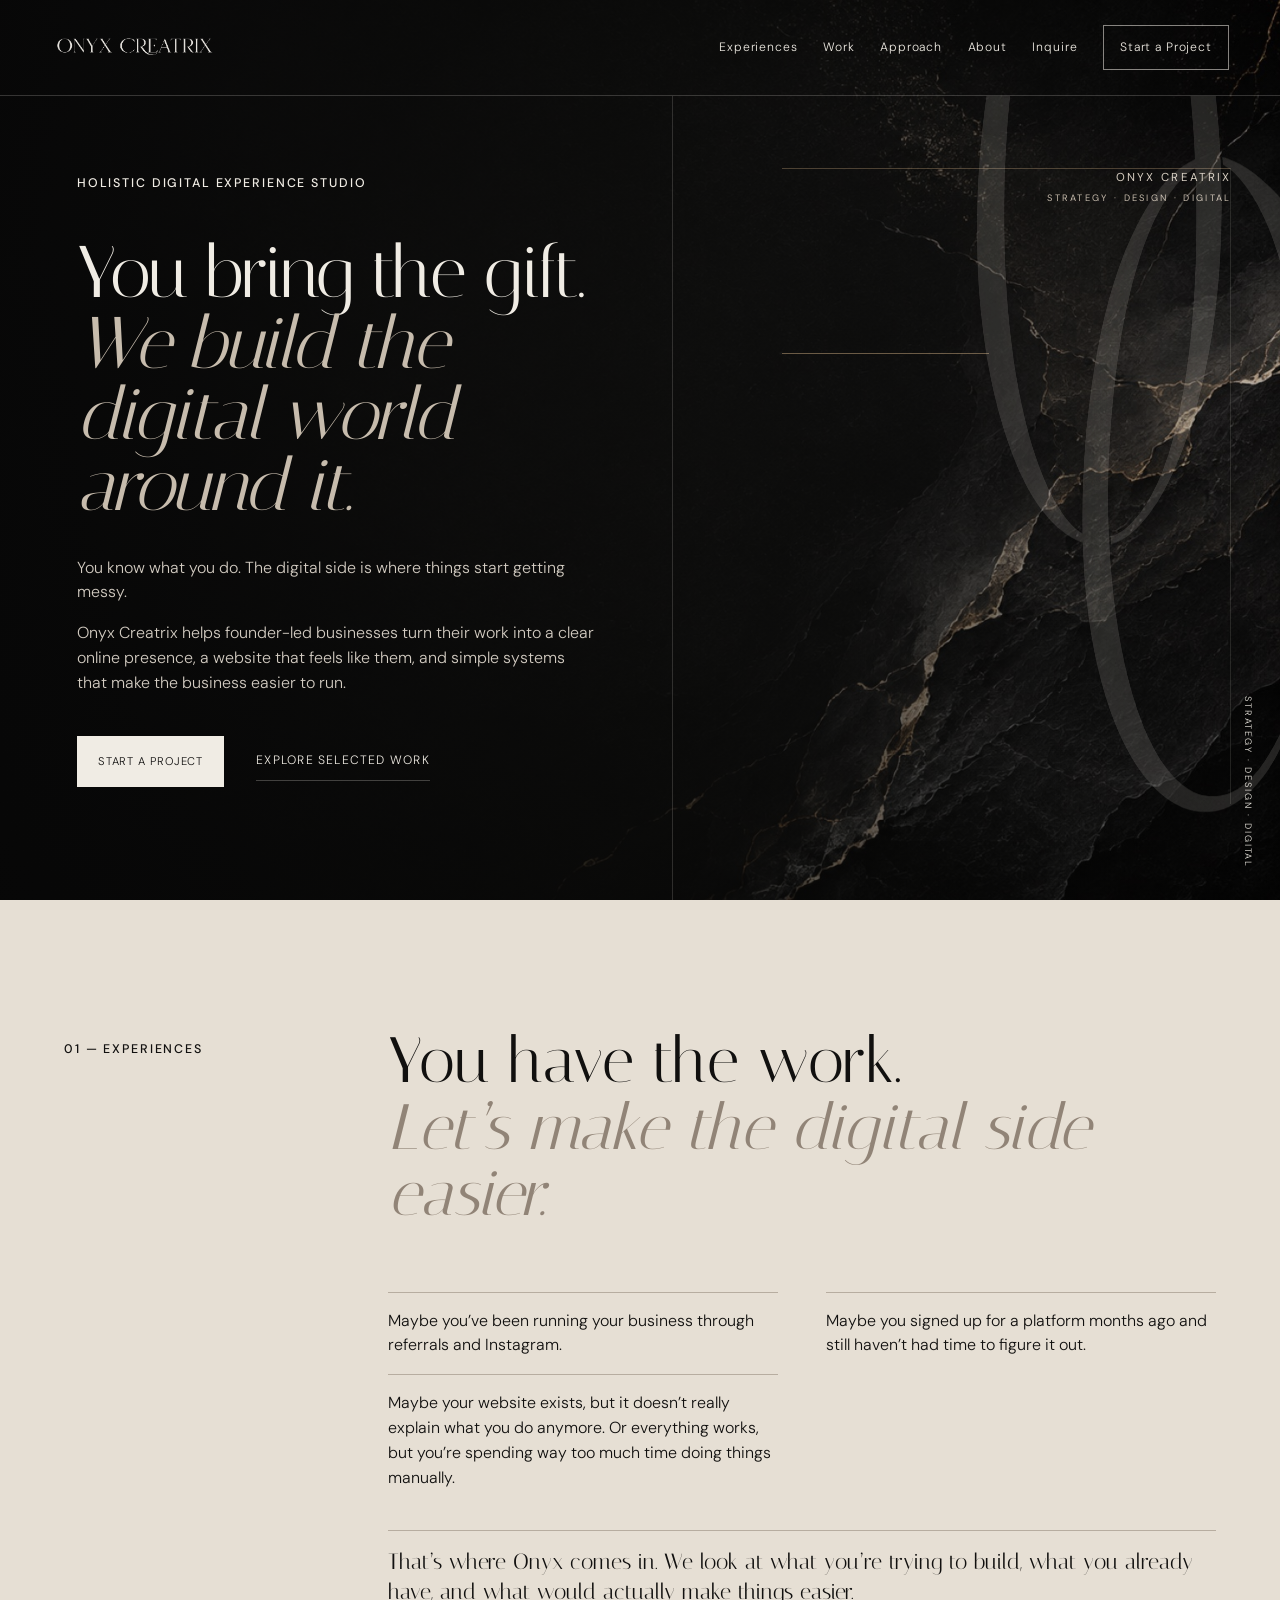
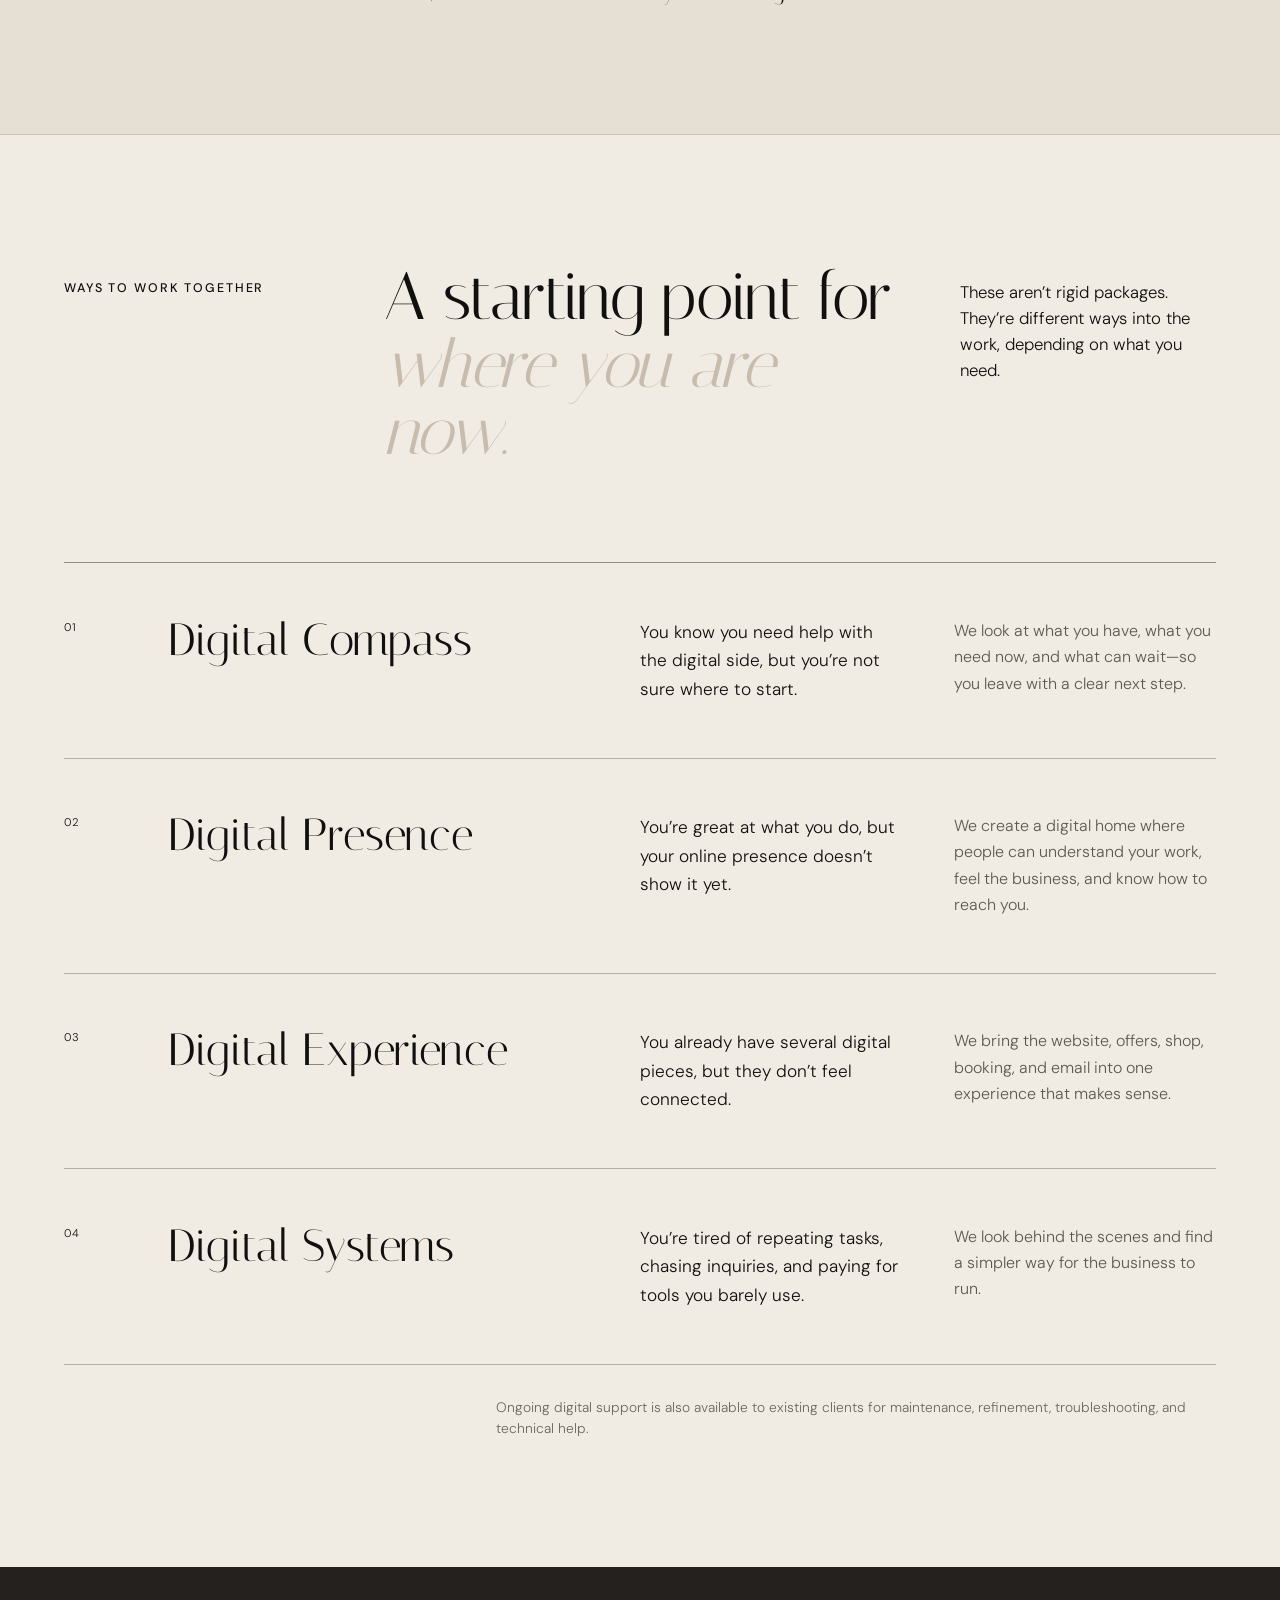
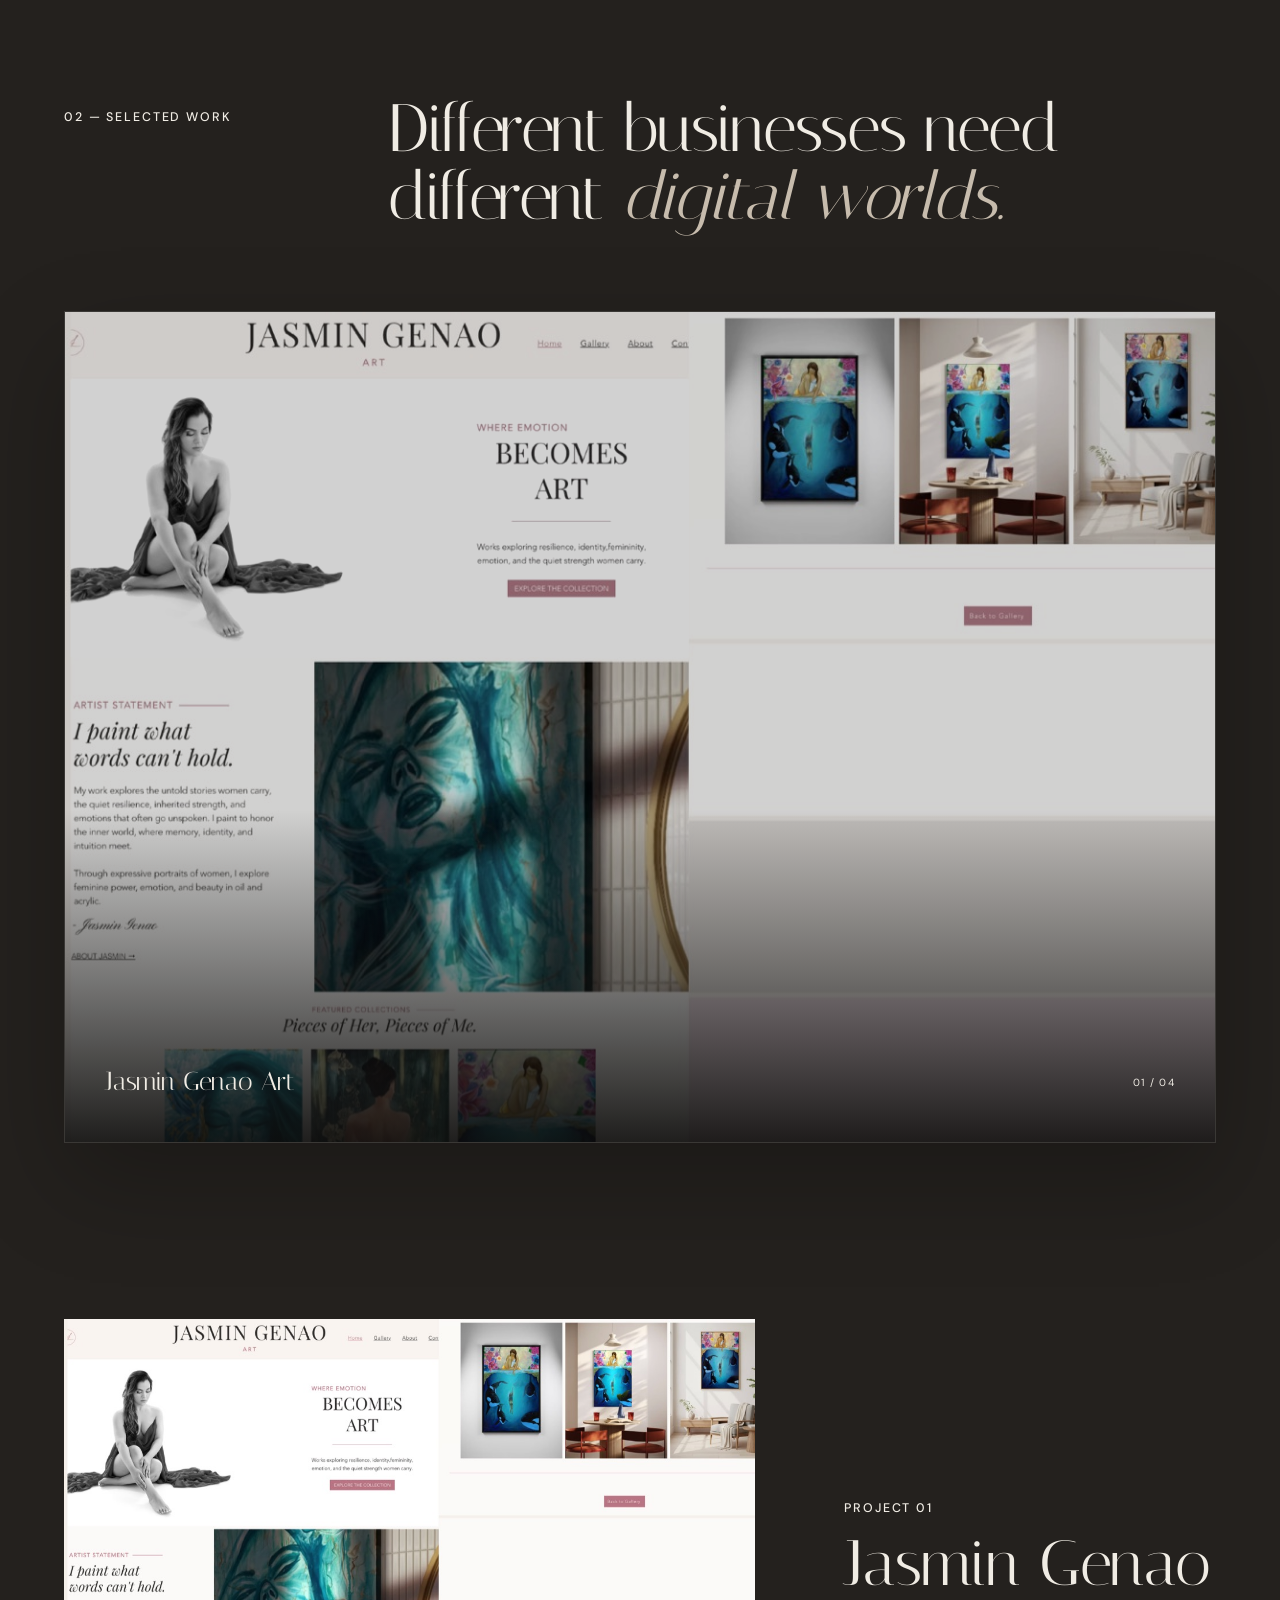
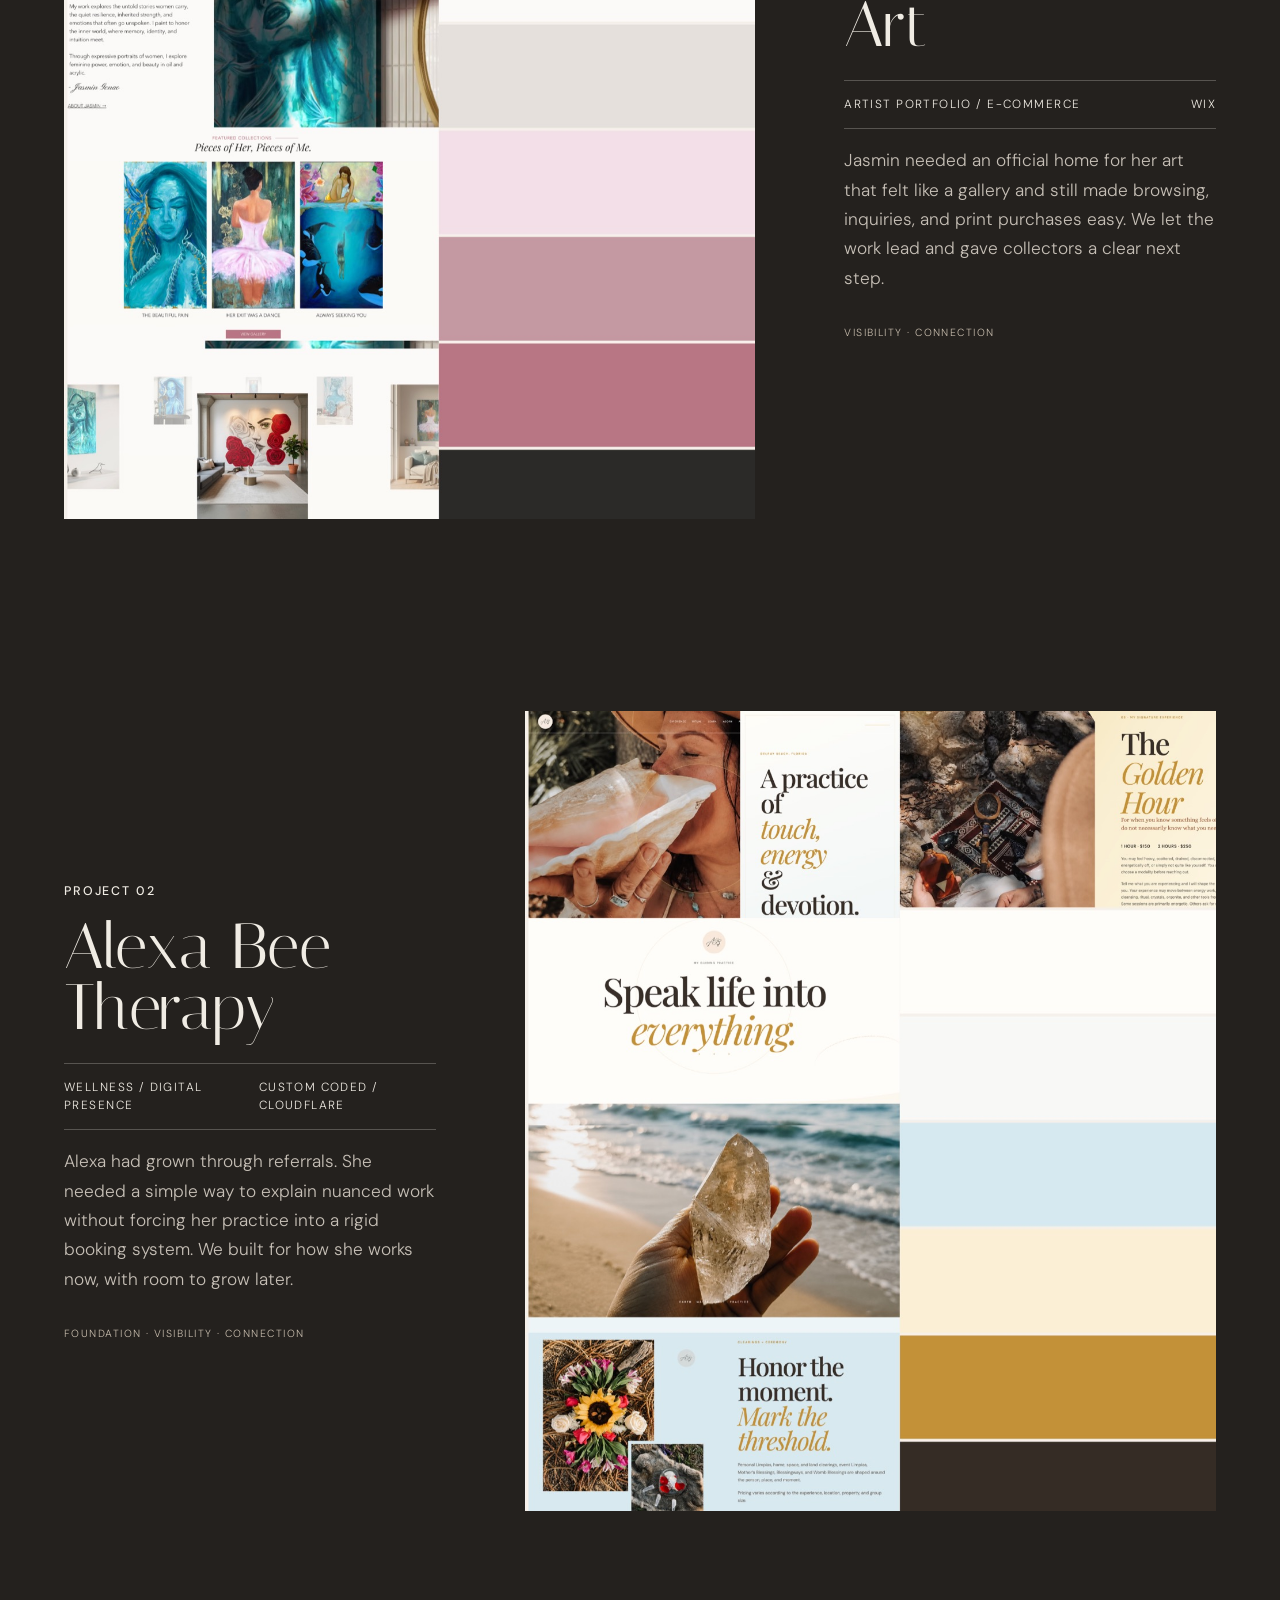
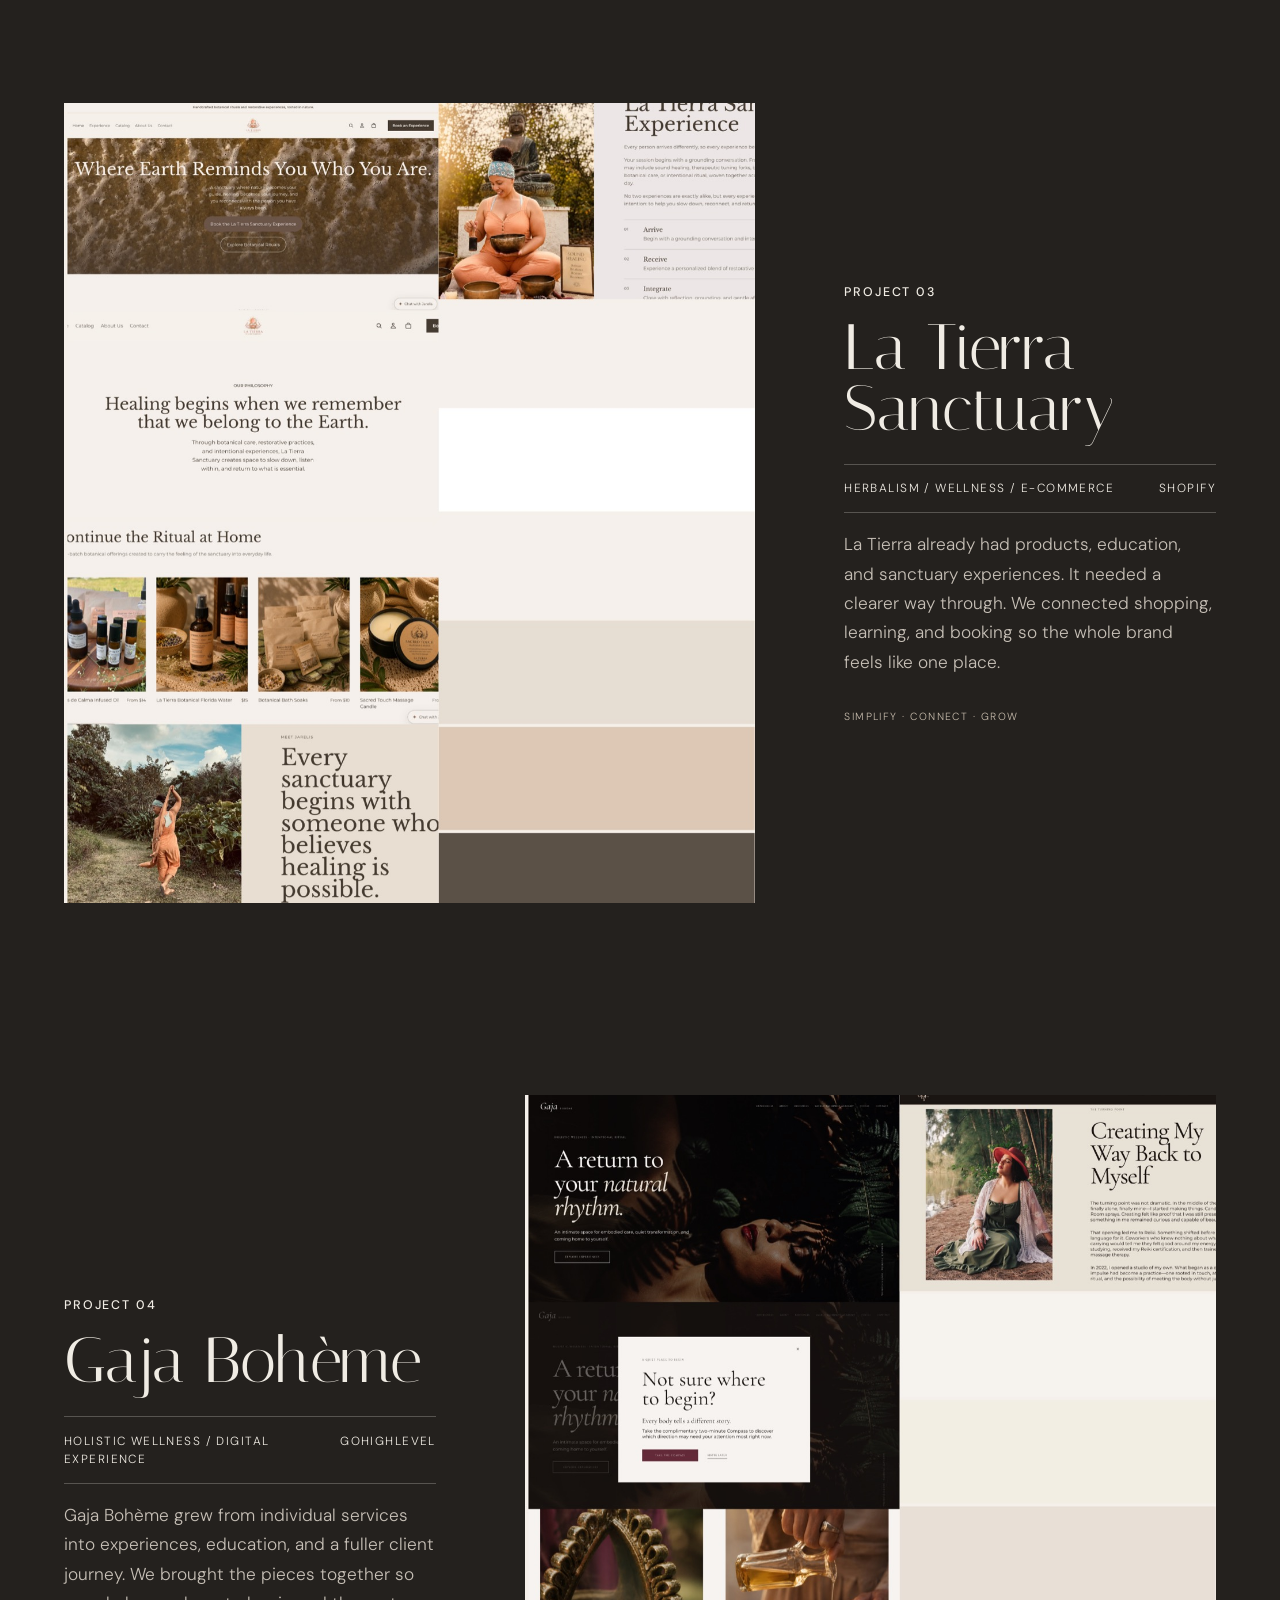
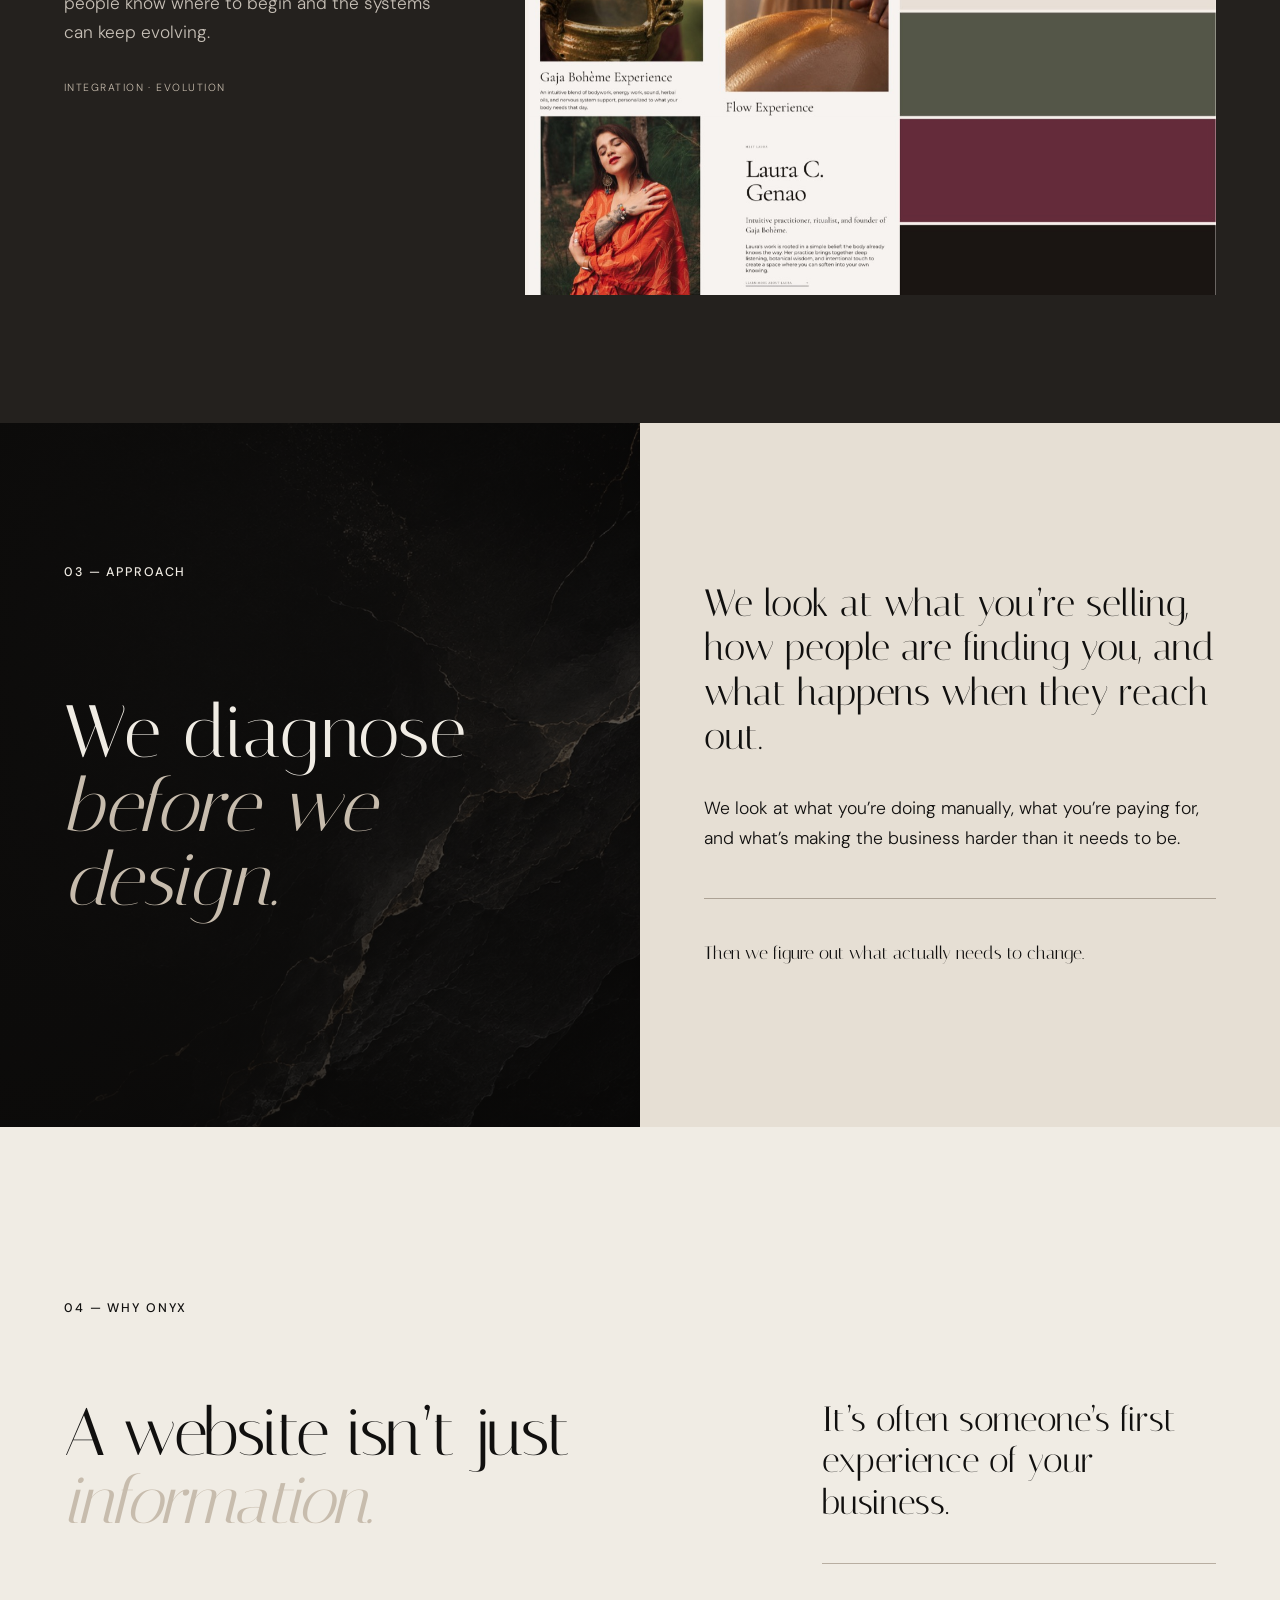
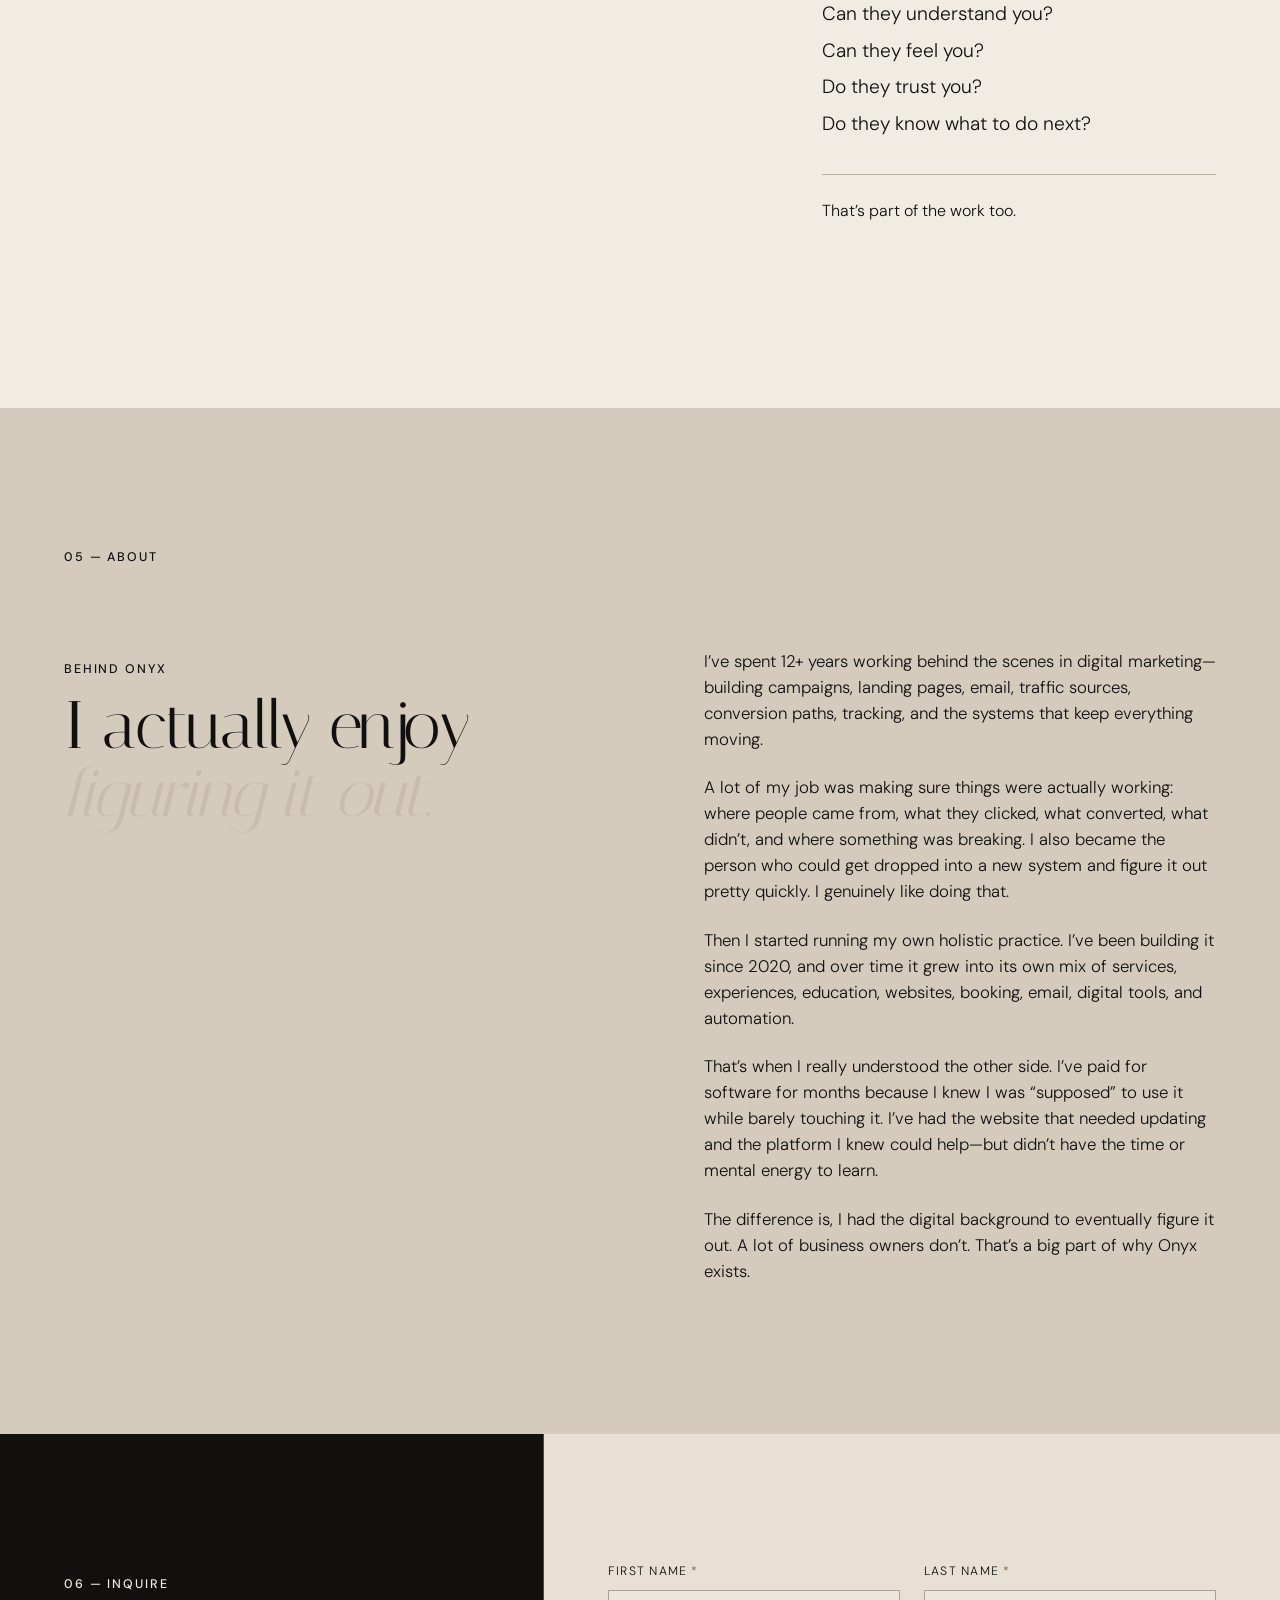
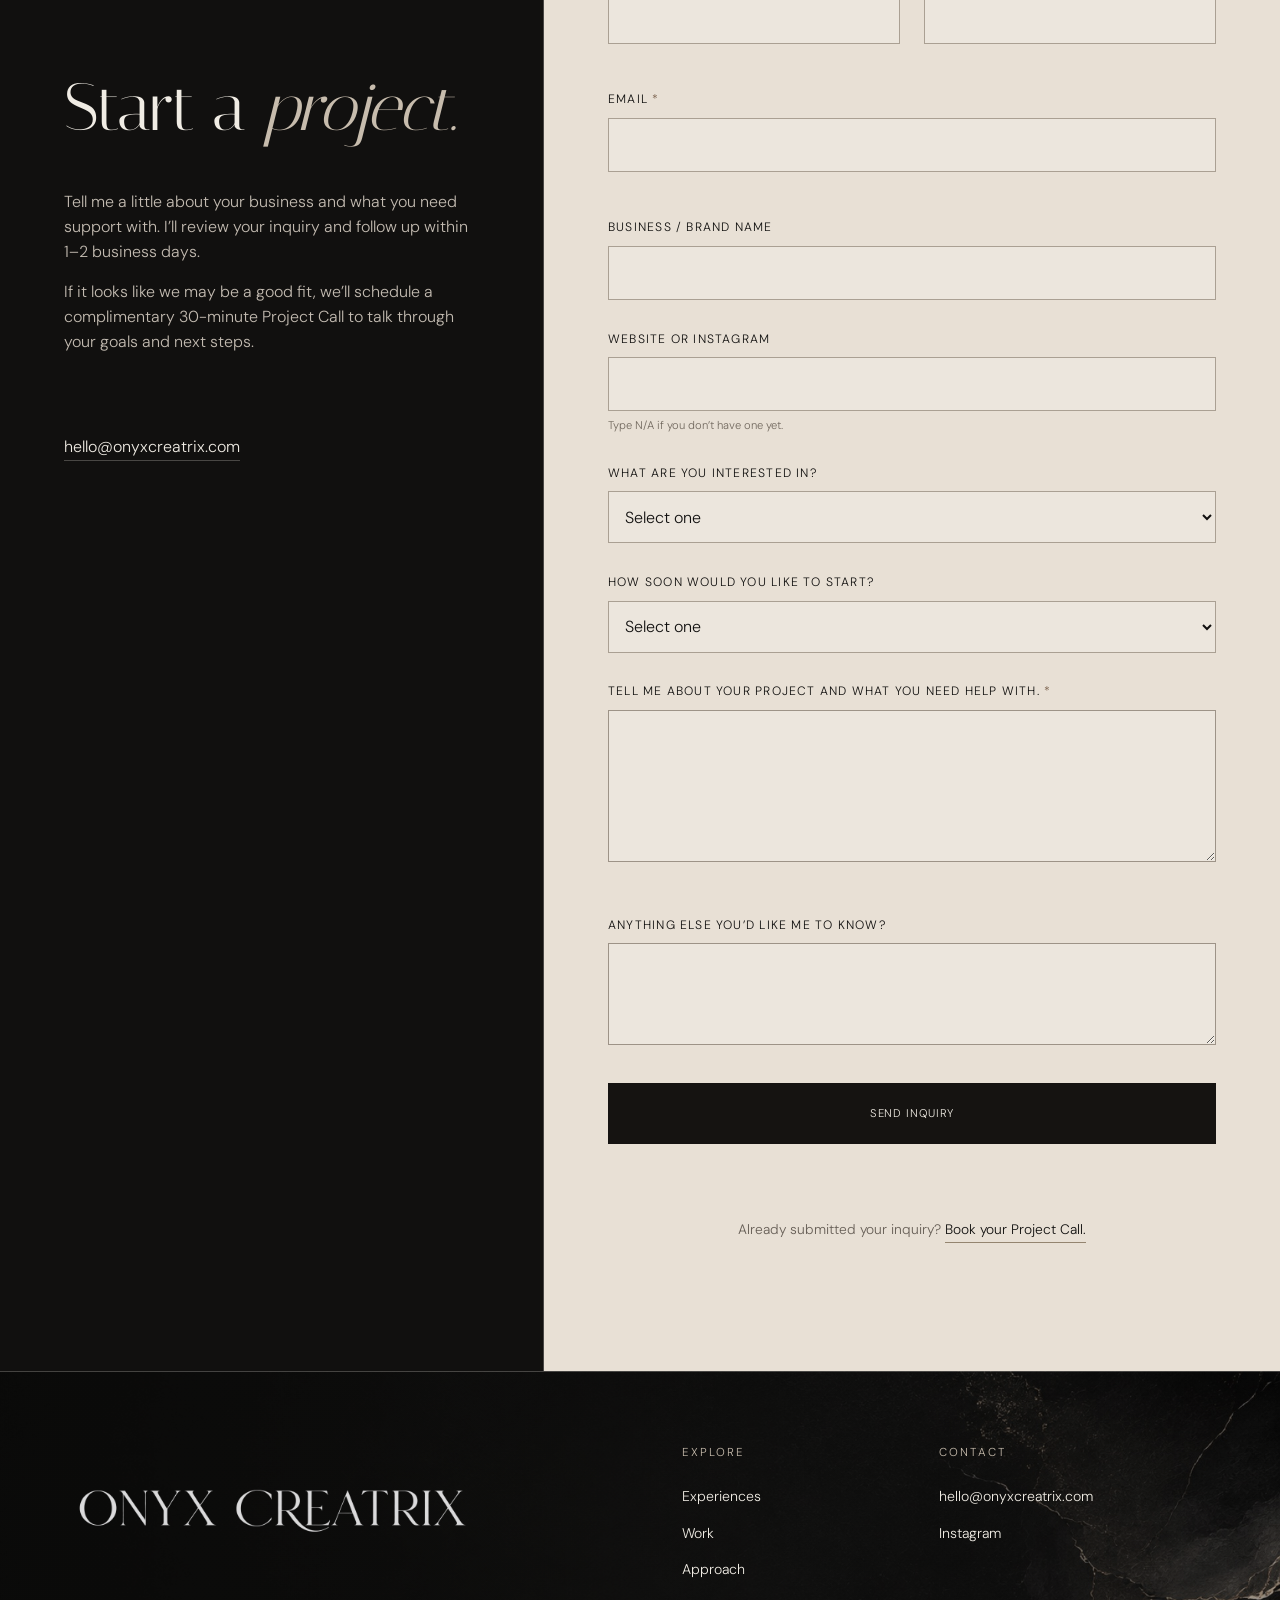
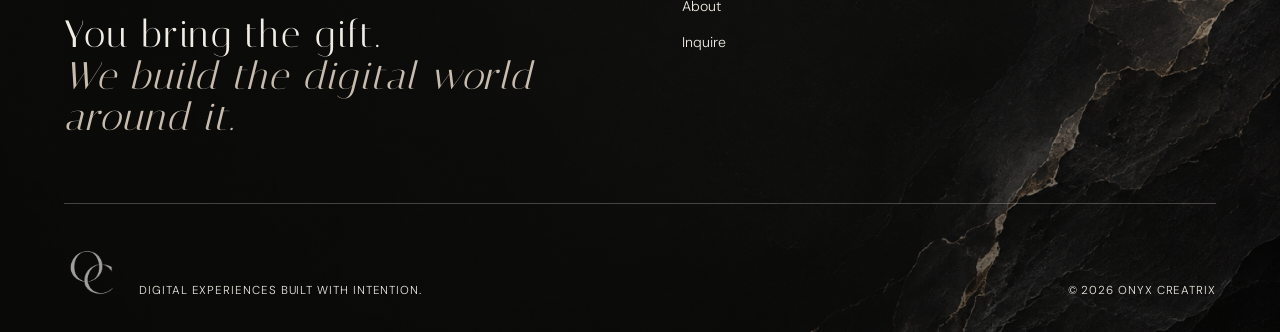
==== commit 11113d4b: "Add post-inquiry Project Call booking" ====
--- a/index.html
+++ b/index.html
@@ -7,7 +7,7 @@
   <meta name="description" content="Onyx Creatrix helps founder-led businesses build clear brands, thoughtful websites, and digital systems designed around what the business actually needs.">
   <link rel="canonical" href="https://onyxcreatrix.com/">
   <meta name="theme-color" content="#11100f">
-  <meta name="site-version" content="2026-08-28.4">
+  <meta name="site-version" content="2026-09-02.2">
   <meta property="og:type" content="website">
   <meta property="og:title" content="Onyx Creatrix | Digital Experience Studio">
   <meta property="og:description" content="Clear brands, thoughtful websites, and digital systems built around what your business actually needs.">
@@ -18,8 +18,8 @@
   <meta name="twitter:description" content="You bring the gift. We build the digital world around it.">
   <meta name="twitter:image" content="https://onyxcreatrix.com/assets/onyx-social-preview.jpg">
   <link rel="icon" type="image/png" href="assets/onyx-creatrix-monogram.png">
-  <link rel="stylesheet" href="styles.css?v=20260828-4">
-  <script src="script.js?v=20260828-4" defer></script>
+  <link rel="stylesheet" href="styles.css?v=20260902-2">
+  <script src="script.js?v=20260902-2" defer></script>
 </head>
 <body>
   <a class="skip-link" href="#main">Skip to content</a>
@@ -46,7 +46,7 @@
         <div class="hero-intro reveal"><p>You know what you do. The digital side is where things start getting messy.</p><p>Onyx Creatrix helps founder-led businesses turn their work into a clear online presence, a website that feels like them, and simple systems that make the business easier to run.</p></div>
         <div class="hero-actions reveal">
           <a class="button button-light" href="#inquire">Start a Project</a>
-          <a class="text-link" href="#work">Explore Selected Work <span aria-hidden="true">↘</span></a>
+          <a class="text-link" href="#work">Explore Selected Work</a>
         </div>
       </div>
       <div class="hero-art" aria-hidden="true">
@@ -171,11 +171,21 @@
           <div class="field"><label for="timeline">How soon would you like to start?</label><select id="timeline" name="timeline"><option value="">Select one</option><option>ASAP</option><option>Within 30 Days</option><option>1–3 Months</option><option>3+ Months</option><option>Just Exploring</option></select></div>
           <div class="field"><label for="project">Tell me about your project and what you need help with. <span>*</span></label><textarea id="project" name="project" rows="5" required></textarea><small class="error" id="project-error"></small></div>
           <div class="field"><label for="notes">Anything else you’d like me to know?</label><textarea id="notes" name="notes" rows="3"></textarea></div>
-          <button class="button button-dark submit-button" type="submit"><span>Send Inquiry</span><i aria-hidden="true">↗</i></button>
+          <button class="button button-dark submit-button" type="submit"><span>Send Inquiry</span></button>
           <p class="form-status" role="status" aria-live="polite"></p>
         </form>
+        <p class="returning-visitor">Already submitted your inquiry? <button class="booking-text-link" type="button" data-show-booking>Book your Project Call.</button></p>
         <div class="success-message" hidden tabindex="-1">
-          <p class="eyebrow">Inquiry received</p><h3>Thank you.<br>Your inquiry is in.</h3><p>I’ll review what you shared and follow up within 1–2 business days. If we’re a good fit, we’ll schedule a complimentary 30-minute Project Call and figure out the best next step together.</p>
+          <p class="eyebrow">Inquiry received</p>
+          <h3>You’re in <span aria-hidden="true">✨</span></h3>
+          <p>Thank you for sharing a little about your business and what you’re building.</p>
+          <p>The next step is to book your complimentary 30-minute Onyx Creatrix Project Call. We’ll talk through your ideas, what feels unclear or messy on the digital side, and what might make the most sense for where your business is right now.</p>
+          <button class="button booking-button" type="button" data-show-booking>Book Your Project Call</button>
+        </div>
+        <div class="booking-calendar" id="project-call" hidden>
+          <div class="booking-calendar-head"><p class="eyebrow">Complimentary 30-minute call</p><h3>Choose a time that works for you.</h3></div>
+          <iframe data-src="https://api.leadconnectorhq.com/widget/booking/vFH6PdxDE1Bt09BgezN6" title="Book your Onyx Creatrix Project Call" loading="lazy" referrerpolicy="strict-origin-when-cross-origin"></iframe>
+          <p class="booking-fallback">Having trouble with the calendar? <a href="https://api.leadconnectorhq.com/widget/booking/vFH6PdxDE1Bt09BgezN6" target="_blank" rel="noopener noreferrer">Open the booking page in a new tab.</a></p>
         </div>
       </div>
     </section>
--- a/styles.css
+++ b/styles.css
@@ -104,3 +104,23 @@
 
 @media(max-width:980px){.hero{grid-template-columns:1fr;min-height:100svh}.hero-copy{position:relative;z-index:2;min-height:100svh;padding-bottom:6rem}.hero-art{position:absolute;inset:5rem 0 0 45%;min-height:0;margin:0;border-left:0;opacity:.7}.hero-art .hero-monogram{width:23rem;right:-10rem;bottom:-3rem}.hero-art>p{right:1.5rem}.work-reel{height:min(100vw,46rem);margin-bottom:8rem}}
 @media(max-width:620px){.hero{background-image:linear-gradient(135deg,rgba(7,7,7,.98),rgba(10,10,9,.78)),url('assets/onyx-stone-background.jpg?v=20260828-4');background-position:65% center}.hero-copy{min-height:100svh;padding-top:8.5rem;padding-bottom:4rem}.hero h1{font-size:clamp(3.35rem,15vw,4.8rem)}.hero-art{inset:5rem 0 0 58%;opacity:.42}.hero-art::before,.hero-rule,.hero-art>p{display:none}.hero-art .hero-monogram{width:15rem;right:-7rem;bottom:2rem}.work-head{margin-bottom:3.5rem}.work-reel{height:120vw;max-height:38rem;margin:0 -1.25rem 7rem;border-left:0;border-right:0}.work-reel .reel-frame span{left:1.25rem;right:1.25rem;bottom:1.5rem}}
+
+/* Project Call booking flow */
+.returning-visitor{margin:2.2rem 0 0;color:#665e56;font-size:.86rem;text-align:center}
+.booking-text-link{appearance:none;border:0;border-bottom:1px solid #948570;background:transparent;color:var(--onyx);padding:.12rem 0;cursor:pointer}
+.booking-text-link:hover{border-color:var(--onyx)}
+.success-message{padding:3rem 0 1rem;max-width:45rem}
+.success-message h3,.booking-calendar-head h3{font:400 clamp(3rem,5vw,5rem)/1 var(--serif);margin:1.5rem 0 2rem}
+.success-message>p:not(.eyebrow){font-size:1.06rem;line-height:1.7;max-width:42rem}
+.booking-button{margin-top:1.5rem;background:var(--onyx);color:var(--ivory);cursor:pointer;gap:2rem}
+.booking-button:hover{background:#493f36}
+.booking-calendar{scroll-margin-top:2rem;margin-top:4rem;padding-top:3.5rem;border-top:1px solid #aaa093}
+.booking-calendar-head{max-width:44rem;margin-bottom:2.5rem}
+.booking-calendar-head h3{font-size:clamp(2.5rem,4vw,4.4rem);margin-bottom:0}
+.booking-calendar iframe{display:block;width:100%;height:780px;border:0;background:#f5f1ea;color-scheme:light}
+.booking-fallback{font-size:.78rem;color:#665e56;margin:1rem 0 0}
+.booking-fallback a{border-bottom:1px solid #948570}
+
+@media(max-width:620px){.success-message{padding-top:2rem}.success-message h3{font-size:3.2rem}.booking-button{width:100%;justify-content:space-between}.booking-calendar{margin-top:3rem;padding-top:2.5rem}.booking-calendar iframe{height:860px;margin:0}.returning-visitor{text-align:left;line-height:1.7}}
+
+.submit-button,.booking-button{justify-content:center}
